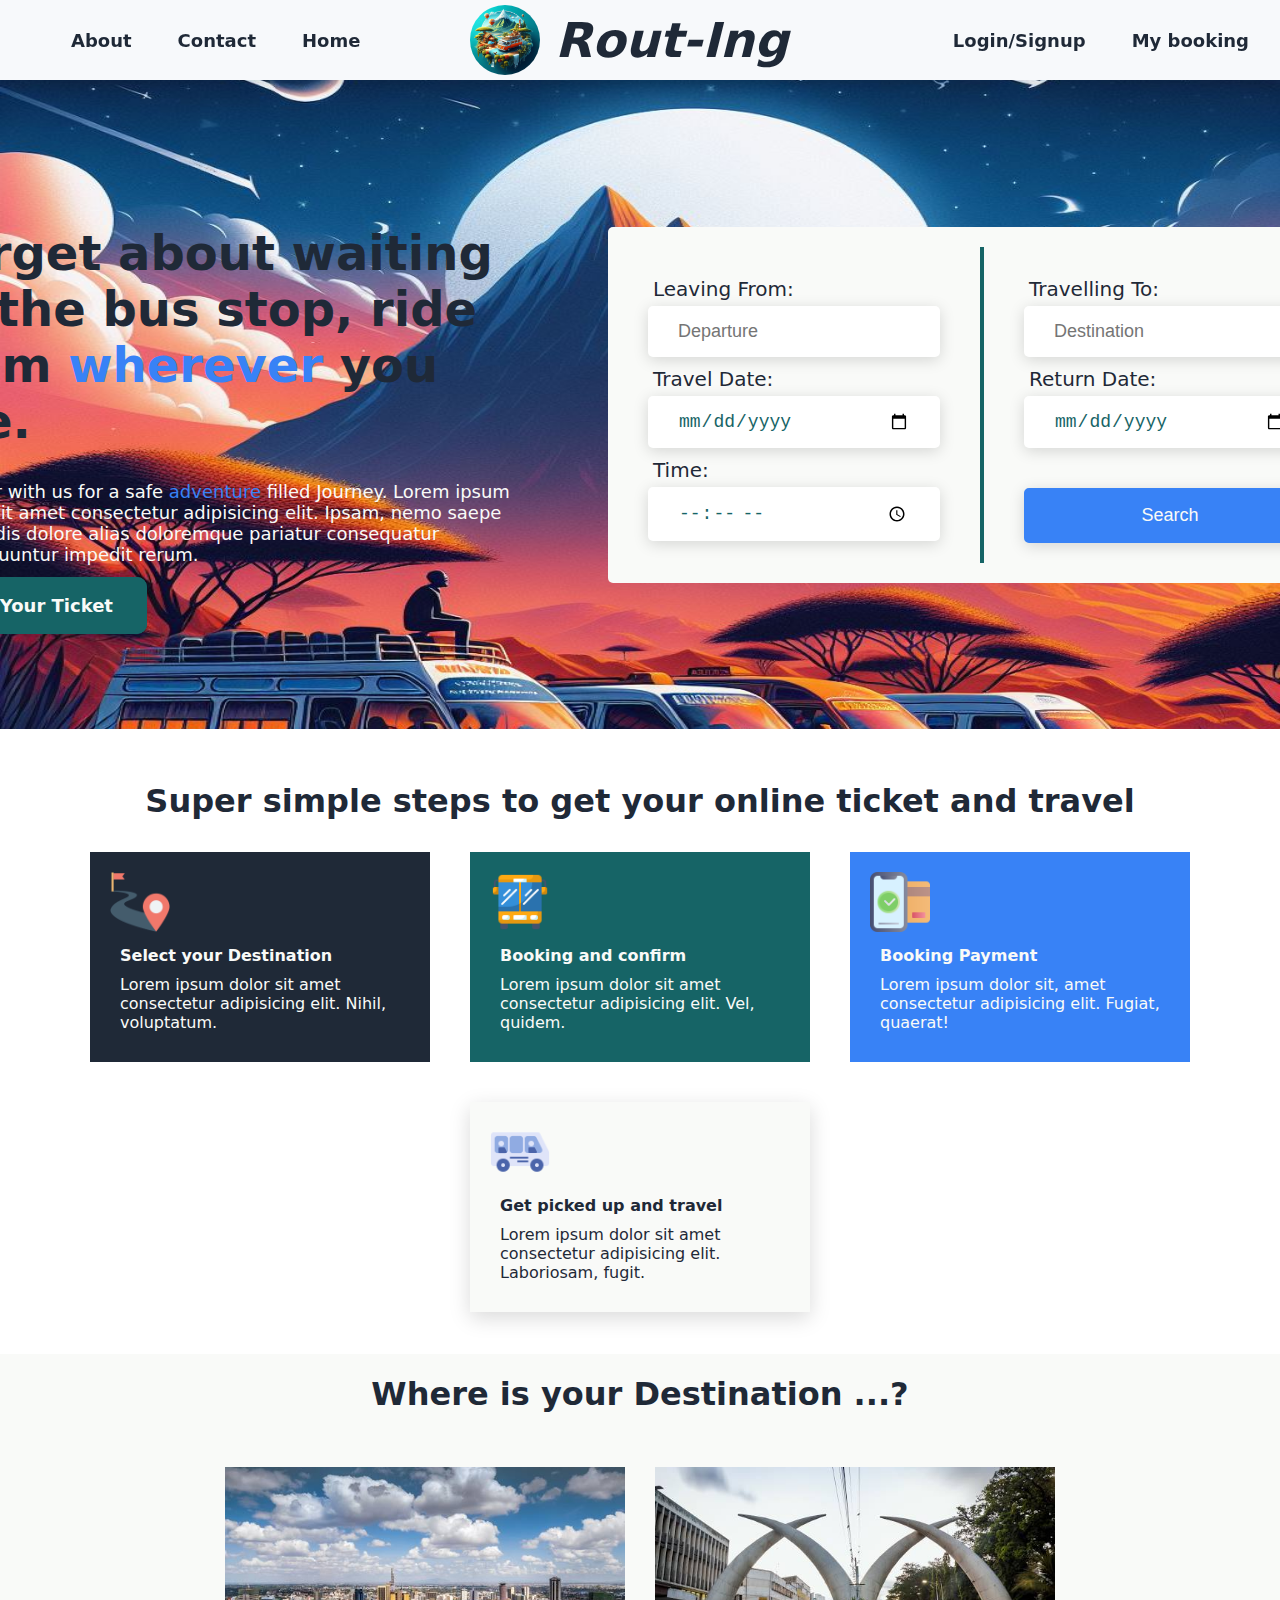
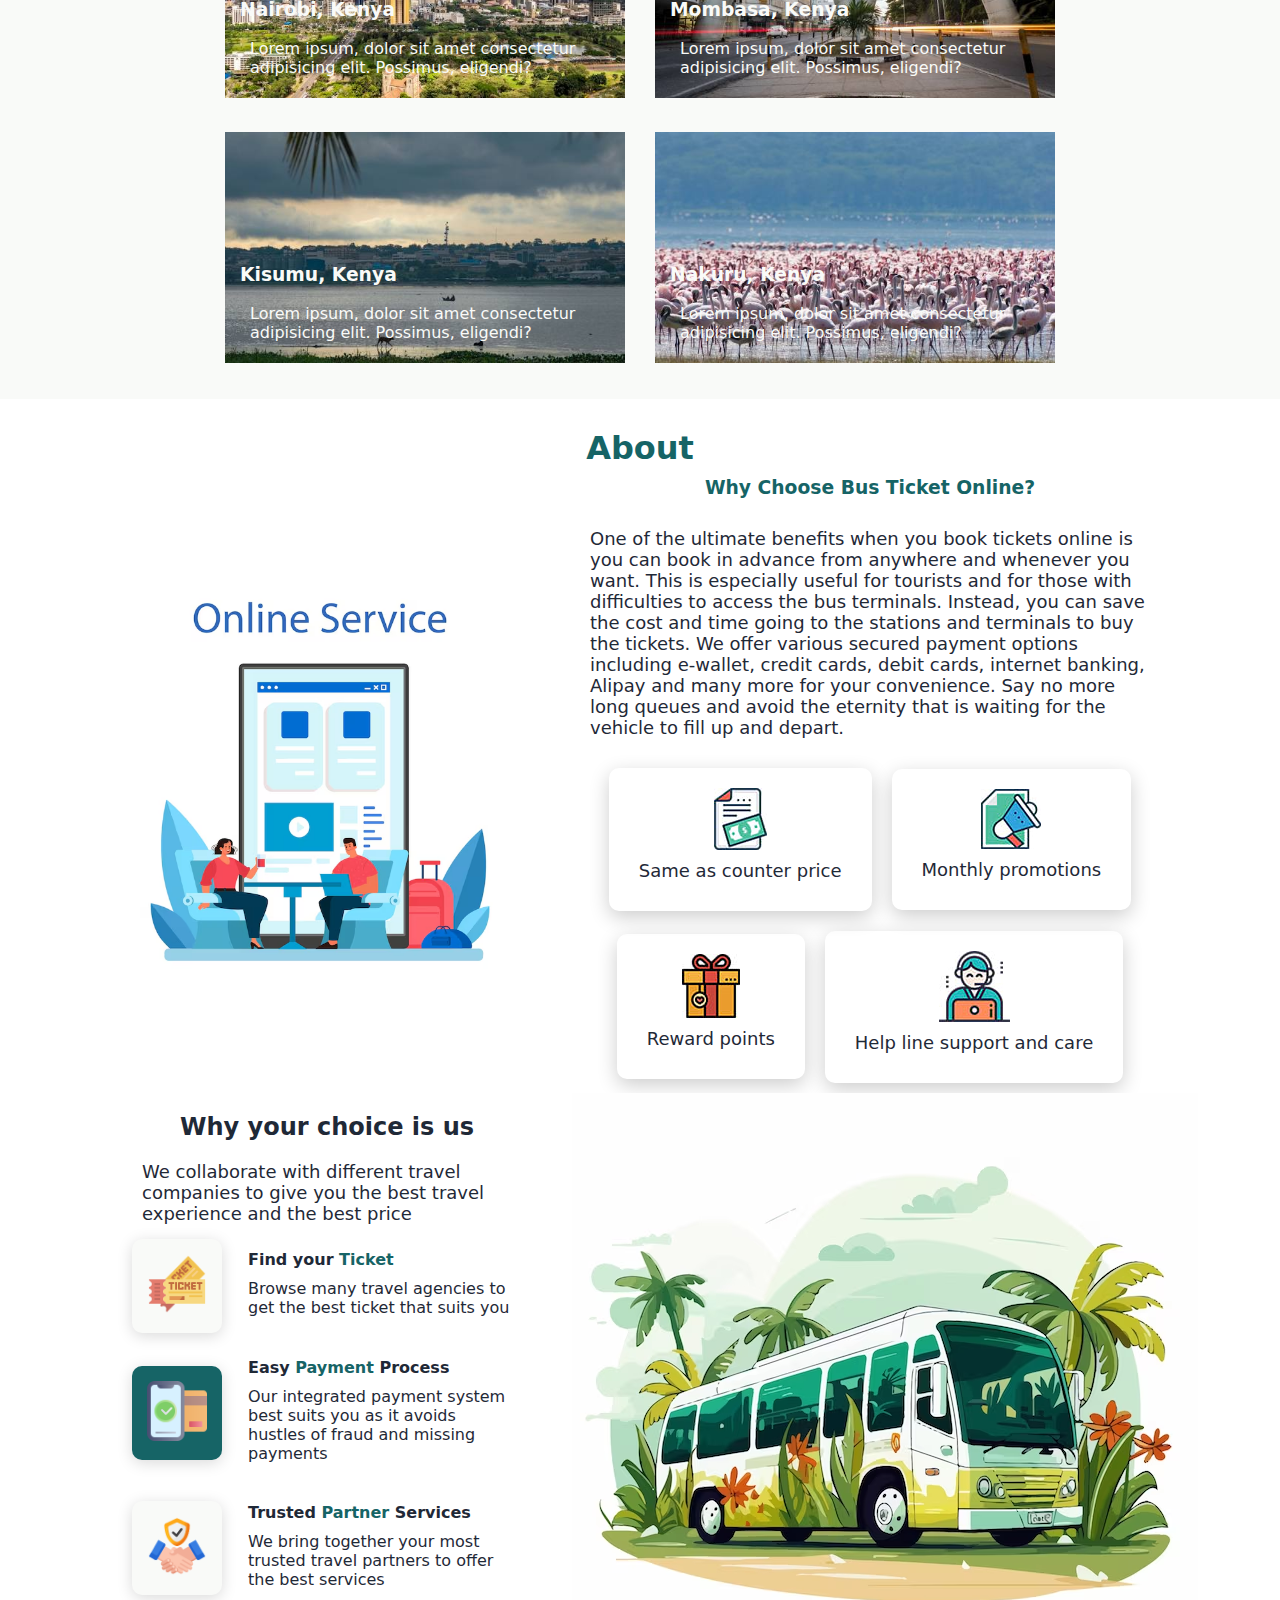
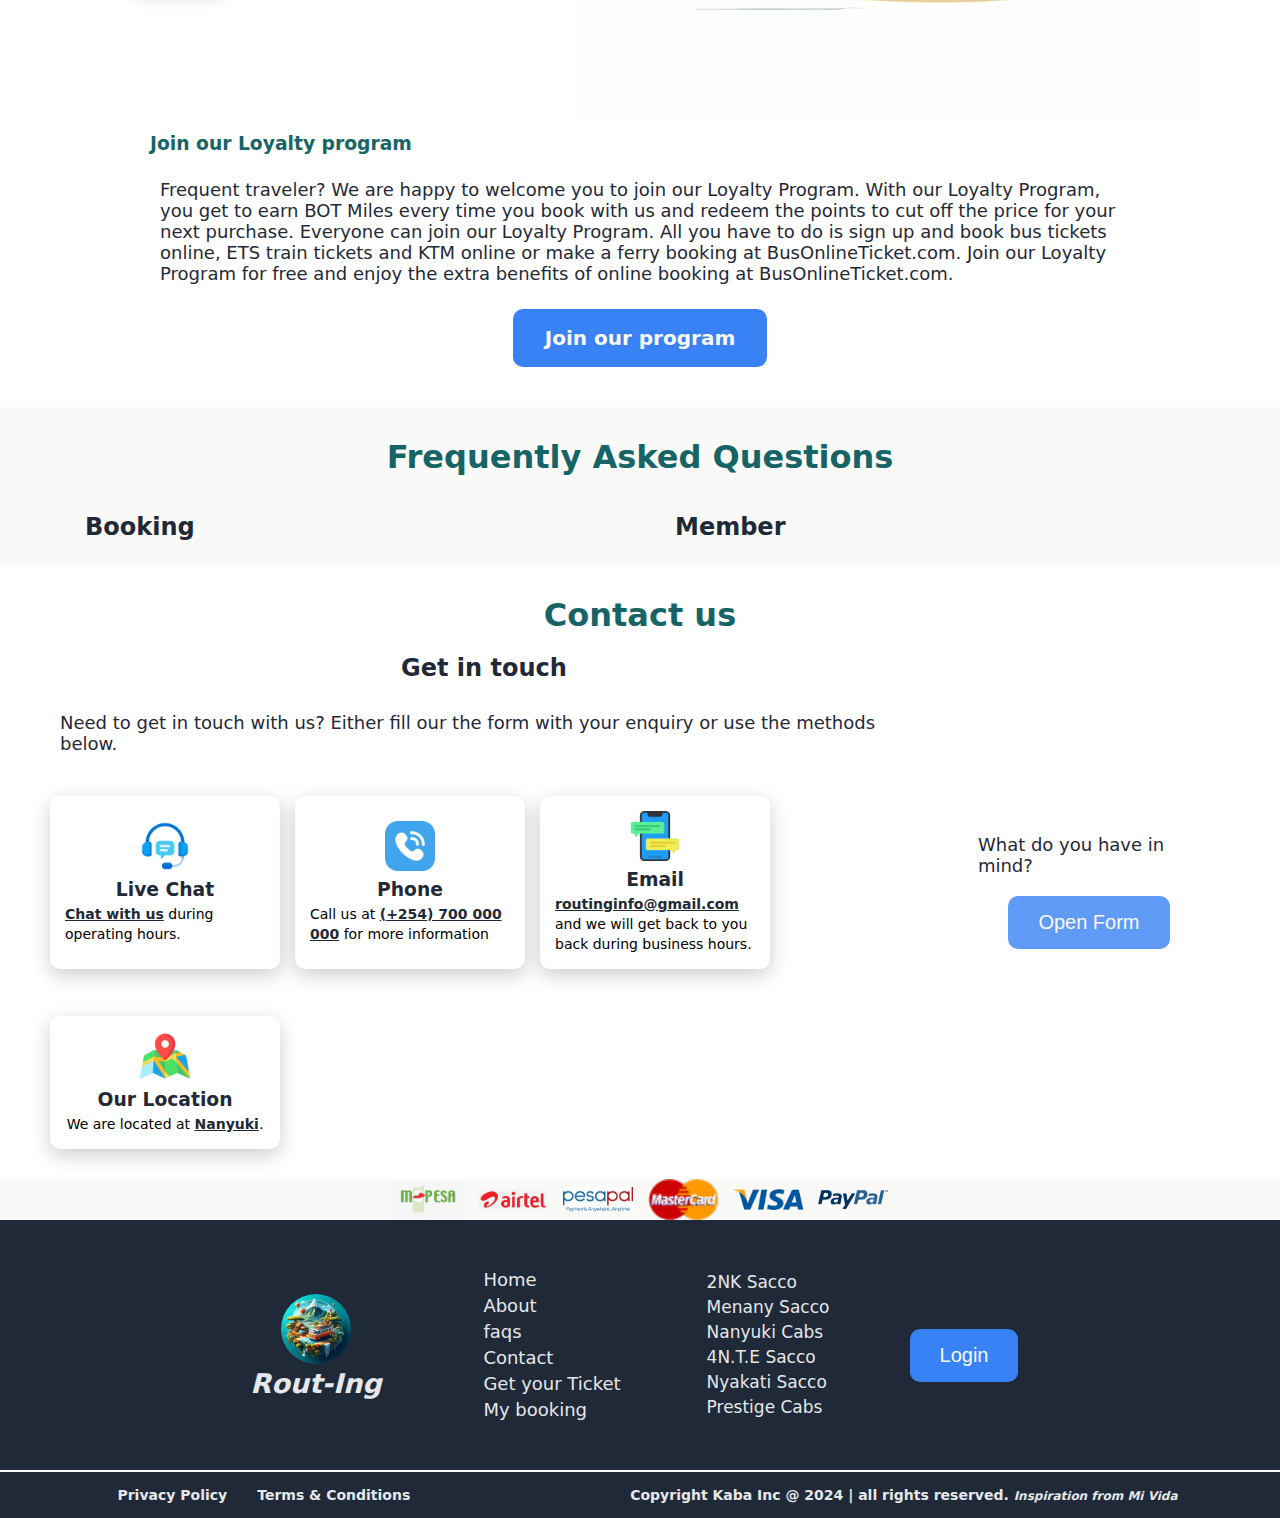
==== index.html @ f000cc2c "Rout-ing add and editing existing pages" ====
<!DOCTYPE html>
<html lang="en">
<head>
    <meta charset="UTF-8">
    <meta name="viewport" content="width=device-width, initial-scale=1.0">
    <link rel="preconnect" href="https://fonts.googleapis.com">
    <link rel="preconnect" href="https://fonts.gstatic.com" crossorigin>
    <link href="https://fonts.googleapis.com/css2?family=Roboto:ital,wght@0,100;0,300;0,400;0,500;0,700;0,900;1,100;1,300;1,400;1,500;1,700;1,900&display=swap" rel="stylesheet">
    <link rel="shortcut icon" href="Images/_337a0b08-c3e3-40a1-95f6-a3afe7c619af.jpeg" type="image/x-icon">
    <link rel="stylesheet" href="CSS/style.css">
    <link rel="stylesheet" href="CSS/header.css">
    <link rel="stylesheet" href="CSS/main.css">
    <link rel="stylesheet" href="CSS/footer.css">
    <script src="JS/script.js" defer></script>
    <script src="JS/user.js" defer></script>
    <script src="JS/book.js" defer></script>
    <title>Rout-ing || Home</title>
</head>
<body>
    <nav>
        <div class="navigation-items">
            <div class="header-left">
                <ul>
                    <li><a href="#about">About</a></li>
                    <li><a href="#contact">Contact</a></li>
                    <li><a href="#">Home</a></li>
                </ul>
            </div>
            <div class="logo">
                <img src="Images/_337a0b08-c3e3-40a1-95f6-a3afe7c619af.jpeg" alt="" class="logo-img">
                <a href="#"> <h1 class="header-logo">Rout-Ing</h1> </a>
            </div>
            <div class="header-right">
                <ul>
                    <li><a href="form.html">Login/Signup</a></li>
                    <li><a href="booked.html">My booking</a></li>
                </ul>
            </div>
        </div>
        <div class="responsive-header">
            <div class="hamburger-icons">
                <div class="icons">
                    <img src="Images/bars.svg" alt="hamburger open navbar icon" class="icons-properties" id="open-ham">
                </div>
                <div class="icons">
                    <img src="Images/close.svg" alt="hamburger close navbar icon" class="icons-properties" id="close-ham">
                </div>
            </div>
            <div class="resp-logo">
                <img src="Images/_337a0b08-c3e3-40a1-95f6-a3afe7c619af.jpeg" alt="" class="resp-img">
                <a href="#"> <h1 class="header-resp">Rout-Ing</h1> </a>
            </div>
            <div class="icons">
                <img src="Images/user-account.png" alt="hamburger close navbar icon" class="icons-properties">                
            </div>
        </div>
    </nav>

    <main class="body-content">
        <div class="hero-section">
            <div class="hero-left">
                <h1>Forget about waiting at the bus stop, ride from <span>wherever</span> you are.</h1>
                <p class="sub-hero">
                    Charter with us for a safe <span>adventure</span> filled Journey. 
                    Lorem ipsum dolor, sit amet consectetur adipisicing elit. Ipsam, nemo saepe reiciendis dolore alias doloremque pariatur consequatur consequuntur impedit rerum.
                </p>
                <a href="booking.html" class="hero-btn">
                    Get Your Ticket
                </a>
            </div>
            <div class="hero-right">
                <div class="booking-form">
                    <form action="booking.html" method="get">
                        <div class="form-contents">
                            <div class="form-content">
                                <label for="from">Leaving From:</label>
                                <input type="text" class="from" name="from" placeholder="Departure">
                                <label for="date">Travel Date:</label>
                                <input type="date" class="date" name="date" placeholder="Travel Date">
                                <label for="time">Time:</label>
                                <input type="time" class="time" name="time" placeholder="time">
                            </div>
                            <div class="boundary">

                            </div>
                            <div class="form-content">
                                <label for="to">Travelling To:</label>
                                <input type="text" class="to" name="to" placeholder="Destination">
                                <label for="date">Return Date: <span>(Optional)</span></label>
                                <input type="date" class="date" name="date" placeholder="Return Date">
                                <input type="submit" value="Search">
                            </div>
                        </div>
                    </form>
                </div>
            </div>
        </div>

        <div class="steps-section">
            <h1>Super simple steps to get your online ticket and travel </h1>
            <div class="steps-content">
                <div class="step select">
                    <img src="Images/destination.png" alt="" class="step-image">
                    <h4>Select your Destination</h4>
                    <p>Lorem ipsum dolor sit amet consectetur adipisicing elit. Nihil, voluptatum.</p>
                </div>
                <div class="step book">
                    <img src="Images/book.png" alt="" class="step-image">
                    <h4>Booking and confirm</h4>
                    <p>Lorem ipsum dolor sit amet consectetur adipisicing elit. Vel, quidem.</p>
                </div>
                <div class="step pay">
                    <img src="Images/payment.png" alt="" class="step-image">
                    <h4>Booking Payment</h4>
                    <p>Lorem ipsum dolor sit, amet consectetur adipisicing elit. Fugiat, quaerat!</p>
                </div>
                <div class="step pick">
                    <img src="Images/picked.png" alt="" class="step-image">
                    <h4>Get picked up and travel</h4>
                    <p>Lorem ipsum dolor sit amet consectetur adipisicing elit. Laboriosam, fugit.</p>
                </div>
            </div>
        </div>

        <div class="destination-section">
            <h1 class="sub-title">
                Where is your Destination ...? 
            </h1>
            <div class="sub-destination-section">
                <div class="sub-article">
                    <img src="Images/nairobi.jpeg" alt="nairobi city" class="article-image">
                    <div class="article-info">
                        <h3 class="article-title">
                            Nairobi, Kenya
                        </h3>
                        <p class="article-description">
                            Lorem ipsum, dolor sit amet consectetur adipisicing elit. Possimus, eligendi?
                        </p>
                    </div>
                </div>
                <div class="sub-article">
                    <img src="Images/mombasa.jpeg" alt="mombasa city" class="article-image">
                    <div class="article-info">
                        <h3 class="article-title">
                            Mombasa, Kenya
                        </h3>
                        <p class="article-description">
                            Lorem ipsum, dolor sit amet consectetur adipisicing elit. Possimus, eligendi?
                        </p>
                    </div>
                </div>
                <div class="sub-article">
                    <img src="Images/kisumu.jpeg" alt="kisumu city" class="article-image">
                    <div class="article-info">
                        <h3 class="article-title">
                            Kisumu, Kenya
                        </h3>
                        <p class="article-description">
                            Lorem ipsum, dolor sit amet consectetur adipisicing elit. Possimus, eligendi?
                        </p>
                    </div>
                </div>
                <div class="sub-article">
                    <img src="Images/nakuru.jpeg" alt="nakuru City" class="article-image">
                    <div class="article-info">
                        <h3 class="article-title">
                            Nakuru, Kenya
                        </h3>
                        <p class="article-description">
                            Lorem ipsum, dolor sit amet consectetur adipisicing elit. Possimus, eligendi?
                        </p>
                    </div>
                </div>
            </div>
        </div>

        <div class="about-section" id="about">
            <h1>About</h1>
            <div class="about-content">
                <div class="about-subs">
                    <img src="Images/booking.avif" alt="about sub image" class="about-subs-img">
                </div>
                <div class="about-subs">
                    <h3>Why Choose Bus Ticket Online?</h3>
                    <p>
                        One of the ultimate benefits when you book tickets online is you can book in advance from anywhere and whenever you want. This is especially useful for tourists and for those with difficulties to access the bus terminals. Instead, you can save the cost and time going to the stations and terminals to buy the tickets.
                        
                        We offer various secured payment options including e-wallet, credit cards, debit cards, internet banking, Alipay and many more for your convenience. Say no more long queues and avoid the eternity that is waiting for the vehicle to fill up and depart.</p>
                        <div class="about-sub">
                            <div class="subs-sections">
                                <img src="Images/ticket-price.jpg" alt="about subs images" class="subs-sections-img">
                                <p>Same as counter price</p>
                            </div>
                            <div class="subs-sections">
                                <img src="Images/promotions.jpg" alt="about subs images" class="subs-sections-img">
                                <p>Monthly promotions</p>
                            </div>
                            <div class="subs-sections">
                                <img src="Images/reward.jpg" alt="about subs images" class="subs-sections-img">
                                <p>Reward points</p>
                            </div>
                            <div class="subs-sections">
                                <img src="Images/Help-Line.jpg" alt="about subs images" class="subs-sections-img">
                                <p>Help line support and care</p>
                            </div>
                        </div>
                </div>
            </div>
            <div class="sub-contents">
                <div class="about-left">
                    <h2>Why your choice is us</h2>
                    <p>We collaborate with different travel companies to give you the best travel experience and the best price</p>
                    <div class="left-sub-section">
                        <div class="sub-content">
                            <div class="sub-image odd">
                                <img src="Images/tickets.png" alt="content image" class="content-image">
                            </div>
                            <div class="sub-info">
                                <h4>Find your <span>Ticket</span></h4>
                                <p>Browse many travel agencies to get the best <span>ticket</span> that suits you</p>
                            </div>
                        </div>
                        <div class="sub-content">
                            <div class="sub-image">
                                <img src="Images/payment.png" alt="content image" class="content-image">
                            </div>
                            <div class="sub-info">
                                <h4>Easy <span>Payment</span> Process</h4>
                                <p>Our integrated payment system best suits you as it avoids hustles of fraud and missing payments</p>
                            </div>
                        </div>
                        <div class="sub-content">
                            <div class="sub-image odd">
                                <img src="Images/trusted.png" alt="content image" class="content-image">
                            </div>
                            <div class="sub-info"> 
                                <h4>Trusted <span>Partner</span> Services</h4>
                                <p>We bring together your most <span>trusted</span> travel partners to offer the best services</p>
                            </div>
                        </div>
                    </div>
                </div>
                <div class="about-right">
                    <img src="Images/travel-us.avif" alt="about image" class="about-image">
                </div>
            </div>
            <div class="loyalty">
                <h3>Join our Loyalty program</h3>
                <p>Frequent traveler? We are happy to welcome you to join our Loyalty Program. With our Loyalty Program, you get to earn BOT Miles every time you book with us and redeem the points to cut off the price for your next purchase. Everyone can join our Loyalty Program. All you have to do is sign up and book bus tickets online, ETS train tickets and KTM online or make a ferry booking at BusOnlineTicket.com. Join our Loyalty Program for free and enjoy the extra benefits of online booking at BusOnlineTicket.com.</p>
                <a href="loyalty.html" class="loyalty-btn">Join our program</a>
            </div>
        </div>

        <div class="faqs-section" id="faqs">
            <h1 class="faqs-title">
                Frequently Asked Questions
            </h1>            
            <div class="faqs-content">
                <div class="faqs-sub-content">
                    <h2 class="sub-content-title booking" id="booking">
                        Booking
                    </h2>
                    <div class="sub-faqs" id="sub-booking">
                        <div class="sub-faqs-top">
                            <h4> How to check my successful booking?</h4>
                        </div>
                        <div class="sub-faqs-bottom">
                            <p>Once your booking is successful, you can able to check your booking at Check My Booking page. If you have member account, then check your booking history under member area - History.</p>
                        </div>
                        <div class="sub-faqs-top">
                            <h4> Can I change my booking?</h4>
                        </div>
                        <div class="sub-faqs-bottom">
                            <p> You can send an email to sales@busonlineticket.com to request for the change of booking. Change request must be sent to us at least 7 days before the schedule departure time and the request is subjected to the operator’s approval.</p>
                        </div>
                        <div class="sub-faqs-top">
                            <h4> Can I cancel my booking?</h4>
                        </div>
                        <div class="sub-faqs-bottom">
                            <p> Cancellation and Refund Policy may differ for each operator. If applicable, cancellation and refund request can be done via BusOnlineTicket.com Member Panel. Just log in to your member account and Manage your booking. You will see an option to Cancel your booking if the booking is cancellable.</p>
                        </div>
                        <div class="sub-faqs-top">
                            <h4> Is my booking ticket transferable?</h4>
                        </div>
                        <div class="sub-faqs-bottom">
                            <p> 
                                Yes, you just need to print out the e-receipt and anyone with the e-receipt can collect from the counter.</p>
                        </div>
                        <div class="sub-faqs-top">
                            <h4> I have lost my e-confirmation, can I 
                                collect my ticket without e-confirmation?</h4>

                        </div>
                        <div class="sub-faqs-bottom">
                            <p> 
                                You may email to us and our customer service team will email you the e-confirmation within 24hours. Alternatively, for some bus company ONLY, if you are the person who bought the ticket, kindly show the counter staff your registered passport number / telephone / Identity Card. The counter will issue the ticket to you.</p>
                        </div>
                        <div class="sub-faqs-top">
                            <h4> I do not have a printer. Is it a must 
                                to take the printout of the ticket?</h4>

                        </div>
                        <div class="sub-faqs-bottom">
                            <p> 
                                NO. It is compulsory to print out the e-confirmation of the booking. For some bus company, printed e-confirmation is optional as long as you could provide the booking reference number. Kindly refer to the notes during your booking and the notes inside the e-confirmation email. You also need to present your ID or the booking reference number to get the boarding pass.</p>
                        </div>
                    </div>
                </div>
                <div class="faqs-sub-content">
                    <h2 class="sub-content-title member" id="member">
                        Member
                    </h2>
                    <div class="sub-faqs" id="sub-member">
                        <div class="sub-faqs-top">
                            <h4>Can I apply for a membership?</h4>
                        </div>
                        <div class="sub-faqs-bottom">
                            <p>Yes.</p>
                        </div>
                        <div class="sub-faqs-top">
                            <h4>How can I register as a member?</h4>
                        </div>
                        <div class="sub-faqs-bottom">
                            <p>Please go to home page of www.busonlinticket.com and click “Sign Up Here” or click the link here</p>
                        </div>
                        <div class="sub-faqs-top">
                            <h4>Can I edit my contact number?</h4>
                        </div>
                        <div class="sub-faqs-bottom">
                            <p>Yes, you can edit your member profile after login.</p>
                        </div>
                        <div class="sub-faqs-top">
                            <h4>Can I change my password?</h4>
                        </div>
                        <div class="sub-faqs-bottom">
                            <p>Yes, you can change your password under member profile.</p>
                        </div>
                        <div class="sub-faqs-top">
                            <h4>I forget my password, how?</h4>
                        </div>
                        <div class="sub-faqs-bottom">
                            <p>You can retrieve your password by entering your registered email address here.</p>
                        </div>
                    
                    </div>
                </div>
            </div>
        </div>

        <div class="contact-section" id="contact">
            <h1 class="contact-title">Contact us</h1>
            <div class="contact-content">
                <div class="contact-left">
                    <h2 class="left-title">Get in touch</h2>
                    <p class="contact-info">Need to get in touch with us? Either fill our the form with your enquiry or use the methods below.</p>
                    <div class="contact-articles">
                        <div class="contact-article">
                            <div class="cArticle-icon">
                                <img src="Images/live-chat.png" alt="live chat icon" class="c-icon">
                            </div>
                            <div class="cArticle-title">
                                <h3 class="c-title">Live Chat</h3>
                            </div>
                            <div class="cArticle-info">
                                <p class="c-info">
                                    <a href="#" class="c-info-link"> Chat with us</a> during operating hours.
                                </p>
                            </div>                        
                        </div>
                        <div class="contact-article">
                            <div class="cArticle-icon">
                                <img src="Images/phone.png" alt="phone icon" class="c-icon">
                            </div>
                            <div class="cArticle-title">
                                <h3 class="c-title">Phone</h3>
                            </div>
                            <div class="cArticle-info">
                                <p class="c-info">
                                    Call us at <a href="tel:+254700000000" class="c-info-link">(+254) 700 000 000</a> for more information
                                </p>
                            </div>  
                        </div>
                        <div class="contact-article">
                            <div class="cArticle-icon">
                                <img src="Images/sms-texts.png" alt="sms text icon" class="c-icon">
                            </div>
                            <div class="cArticle-title">
                                <h3 class="c-title">Email</h3>
                            </div>
                            <div class="cArticle-info">
                                <p class="c-info">
                                    <a href="mail:routinginfo@gmail.com" class="c-info-link">routinginfo@gmail.com</a>
                                    and we will get back to you back during business hours.
                                </p>
                            </div>  
                        </div>
                        <div class="contact-article">
                            <div class="cArticle-icon">
                                <img src="Images/location.png" alt="location icon" class="c-icon">
                            </div>
                            <div class="cArticle-title">
                                <h3 class="c-title">Our Location</h3>
                            </div>
                            <div class="cArticle-info">
                                <p class="c-info">
                                    We are located at <a href="#" class="c-info-link">Nanyuki</a>.
                                </p>
                            </div>  
                        </div>
                    </div>
                </div>
                <div class="contact-right">
                    <div class="contact-bform">
                        <p class="contact-form-info">
                            What do you have in mind?
                        </p>
                        <button type="button" class="open-form">
                            Open Form
                        </button>
                    </div>
                    <div class="form-section">
                        <form action="" method="post">
                            <div class="close">
                                <img src="Images/close.png" alt="close form image" class="close-form" title="Close form">
                            </div>
                            <div class="name-labels">
                                <label for="f-name" class="f-name">
                                    First name
                                </label>
                                <label for="s-name" class="s-name">
                                    Second name
                                </label>
                            </div>
                            <div class="input-fields">
                                <input type="text" name="fname" id="" class="first-name" placeholder="John">
                                <input type="text" name="sname" id="" class="second-name" placeholder="Doe">
                            </div>
                            <div class="contact-details">
                                <label for="county">County</label>
                                <input type="text" name="" id="" class="county" placeholder="nairobi">
                                <label for="email">Email</label>
                                <input type="email" name="" id="" class="email" placeholder="johndoe@gmail.com">
                                <label for="phone">Phone number</label>
                                <input type="tel" name="" id="" class="phone-no" placeholder="(+254) 700 000 000">
                                <label for="text">How can we be of assistance? </label>
                                <textarea name="textarea" id="" cols="30" rows="5" placeholder="more info"></textarea>
                            </div>
                            <div class="form-btn">
                            <button 
                            type="submit"
                            class="form-submit">Submit</button>
                            </div>
                        </form>
                    </div>
                </div>
            </div>
        </div>
        <div class="payment-modes">
            <img src="Images/mpesa-logo.png.png" alt="mpesa payment platform" class="payment-mode">
            <img src="Images/airtel-logo.png" alt="airtel payment platform" class="payment-mode">
            <img src="Images/pesapal-logo.png" alt="pesapal platform" class="payment-mode">
            <img src="Images/logo-mastercard.png" alt="mastercard platform" class="payment-mode">
            <img src="Images/logo-visa.png" alt="visa platform" class="payment-mode">
            <img src="Images/logo-paypal.png" alt="paypal payment platform" class="payment-mode">
        </div>
    </main>

    <footer>
        <div class="footer-more">
            <div class="more-subs">
                <div class="subs-logo">
                    <img src="Images/_337a0b08-c3e3-40a1-95f6-a3afe7c619af.jpeg" alt="" class="logo-img">
                </div>
                <div class="footer-logo">
                    <a href="#"> <h2 class="footer-title">Rout-Ing</h2> </a>
                </div>
            </div>
            <div class="more-subs">
                <div class="subs-links">
                    <ul>
                        <li><a href="#">Home</a></li>
                        <li><a href="#about">About</a></li>
                        <li><a href="#faqs">faqs</a></li>
                        <li><a href="#contact">Contact</a></li>
                        <li><a href="#">Get your Ticket</a></li>
                        <li><a href="#contact">My booking</a></li>
                    </ul>
                   
                </div>
            </div>
            <div class="more-subs">
                <div class="sacco">
                    <ul>
                        <li><a href="#">2NK Sacco</a></li>
                        <li><a href="#">Menany Sacco</a></li>
                        <li><a href="#">Nanyuki Cabs</a></li>
                        <li><a href="#">4N.T.E Sacco</a></li>
                        <li><a href="#">Nyakati Sacco</a></li>
                        <li><a href="#">Prestige Cabs</a></li>
                    </ul>
                   
                </div>
            </div>
            <div class="more-subs">
                <div class="f-button">
                    <button type="button" class="footer-login">Login</button>
                </div>
            </div>
        </div>
        <div class="foot-main">
            <div class="foot">
                <a href="#" class="footer-link">Privacy Policy</a>
                <a href="#" class="footer-link">Terms & Conditions</a>
            </div>
            <div class="footer-text">
                Copyright Kaba Inc &#064; 2024 | all rights reserved. <i>Inspiration from Mi Vida</i>
            </div>
        </div>
    </footer>
</body>
</html>
---- CSS/style.css ----
body {
    font-family: system-ui, -apple-system, BlinkMacSystemFont, 'Segoe UI', Roboto, Oxygen, Ubuntu, Cantarell, 'Open Sans', 'Helvetica Neue', sans-serif;
    margin: 0;
    padding: 0;
    padding-top: 80px;
    display: flex;
    flex-direction: column;
}

/* Remember to create the state te color codes as har coded elements and call them to the styling as "--color-bg, --text-color etc" */
---- CSS/header.css ----
.navigation-items{
    position: fixed;
    top: 0;
    right: 0;
    left: 0;
    height: 80px;
    display: flex;
    justify-content: space-between;
    align-items: center;
    padding: 0 16px;
    background-color: #f7f9fb;
    box-shadow: 0 3px 15px rgba(0, 0, 0, 0.15);
    z-index: 100;
}

.logo a{
    font-style: italic;
    font-size: 24px;
}

.header-right {
    display: flex;
    gap: 20px;
}

ul {
    display: flex;
    gap: 16px;
    list-style: none;
}

a {
    text-decoration: none;
    font-weight: 600;
    padding: 15px;
    color: #1f2937;
    font-size: 18px;
    border-radius: 10px;
    transition: 400ms;
}

ul a:hover {
    color: #3882f6;
    padding: 15px;
}

.login {
    background-color: #1f2937;
    border: 1px solid #1f2937;
    color: white;
    padding: 15px 30px;
    border-radius: 10px;
    font-size: 18px;
    transition: 400ms;
    cursor: pointer;
}

.login:hover {
    background-color: white;
    color: #1f2937;
    border: 1px solid #1f2937;
}

.responsive-header {
    background-color: #f7f9fb;
    position: fixed;
    top: 0;
    right: 0;
    left: 0;
    height: 80px;
    z-index: 100;
    display: flex;
    justify-content: space-between;
    align-items: center;
    padding: 0 20px;
    display: none;
}

#hamburger-icons {
    display: flex;
    justify-content: space-between;
    align-items: center;
    padding: 0 20px;
    /* display: none; */
}

.resp-logo {
    display: flex;
    justify-content: space-between;
    align-items: center;
    margin: 0;
    height: 80px;
}

.resp-img {
    height: 50px;
    border-radius: 50%;
}

.icons-properties {
    height: 40px;
}
---- CSS/main.css ----
.body-content {
    display: flex;
    flex-direction: column;
    flex: 1;
}

.hero-section {
    display: flex;
    padding: 32px 50px;
    justify-content: center;
    align-items: center;
    height: 65vh;
    background: url('../Images/1f89ac5e-a90d-4790-8076-bb2af40f5c39.jpg');
    background-size: 100% 100%;
    background-attachment: fixed;
    background-repeat: no-repeat;
}

.hero-left, .hero-right {
    padding: 32px;
}

.logo {
    display: flex;
    justify-content: center;
    align-items: center;
}

.logo-img {
    height: 70px;
    border-radius: 50%;
    margin-right: 0;
}

.hero-left h1{
    font-size: 48px;
    font-weight: 900;
    color: #1f2937;
    width: 600px;
}

.hero-section span {
    color: #3882f6;
}

.hero-left p {
    font-size: 18px;
    color: #f9faf8;
    width: 600px;
    margin-bottom: 30px;
}

.hero-btn {
    padding: 16px 32px;
    font-size: 18px;
    border: 2px solid #166466;
    border-radius: 10px;
    color: #f9faf8;
    background-color: #166466;
    transition: 400ms;
}

.hero-btn:hover {
    background-color: transparent;
    color: #3882f6;
    border: 2px solid #3882f6;
}

.booking-form {
    padding: 20px;
    background-color: #f9faf8;
    border-radius: 5px;
}

.form-contents {
    display: flex;
    flex-direction: row;
    gap: 20px;
}

.boundary {
    border: 2px solid #166466;
}

.form-content {
    display: flex;
    flex-direction: column;
    padding: 20px;
}

.form-content label {
    color: #1f2937;
    font-size: 20px;
    padding: 5px;
    margin-top: 5px;
}

.form-content label span{
    color: #f9faf8;
    font-size: 14px;
}

.form-content input {
    padding: 15px 30px;
    font-size: 18px;
    color: #166466;
    border-radius: 5px;
    border: none;
    box-shadow: 0 3px 15px rgba(0, 0, 0, 0.15);
}

.form-content input[type="submit"] {
    margin-top: 40px;
    color: #f9faf8;
    background-color: #3882f6;
    border: 2px solid #3882f6;
    transition: 400ms;
}

.form-content input[type="submit"]:hover {
    background-color: transparent;
    color: #3882f6;
}

.steps-section {
    display: flex;
    flex-direction: column;
    padding: 32px 50px;
}

.steps-content {
    display: flex;
    flex-wrap: wrap;
    justify-content: center;
    gap: 20px;
}

.steps-section h1 {
    text-align: center;
    color: #1f2937;
}

.step {
    background-color: #166466;
    color: #f9faf8;
    padding: 20px;
    width: 300px;
    
}

.step-image {
    width: 60px;
}

.step, h4, p{
    margin: 10px;
}

.step, p{
    font-size: 16px;
    text-wrap: wrap;
}

.step.select {
    background-color: #1f2937;
}

.step.pay {
    background-color: #3882f6;
}

.step.pick {
    background: #f9faf8;
    color: #1f2937;
    box-shadow: 0 6px 20px rgba(0, 0, 0, 0.15);
}

.destination-section {
    display: flex;
    flex-direction: column;
    background-color: #f9faf8;
}

.sub-title {
    text-align: center;
    color: #1f2937;
}

.sub-destination-section {
    display: flex;
    flex-wrap: wrap;
    gap: 30px;
    justify-content: center;
    align-items: center;
    padding: 32px 50px;
}

.sub-article {
    position: relative;
    width: 400px;
}

.article-image {
    width: 100%;
}

.article-info {
    position: absolute;
    bottom: 15px;
    left: 15px;
    color: #f9faf8;
}

.sub-right-section {
    display: flex;
    flex-wrap: wrap;
    gap: 16px;
    border: 1px solid #1f2937;
}

.about-section {
    padding: 30px 50px;
}

.about-section h1 {
    text-align: center;
    color: #166466;
    margin: 0;
}

.about-content {
    display: flex;
    justify-content: center;
    align-items: center;
    gap: 20px;
    padding: 0 50px;
}

.about-subs {
    display: flex;
    justify-content: center;
    flex-direction: column;
    align-items: center;
    gap: 20px;
    padding: 10px 20px;
}

.about-subs h3 {
    color: #166466;
    margin: 0;
}

.about-subs p{
    font-size: 18px;
    color: #1f2937;
}

.about-subs-img {
    width: 400px;
}

.about-sub {
    display: flex;
    justify-content: center;
    align-items: center;
    gap: 20px;
    flex-wrap: wrap;
}

.subs-sections {
    display: flex;
    flex-direction: column;
    flex-wrap: wrap;
    justify-content: center;
    align-items: center;
    padding: 20px;
    border-radius: 10px;
    box-shadow: 0 6px 20px rgba(0, 0, 0, 0.2);
}

.sub-contents {
    display: flex;
    padding: 0 32px;
}

.about-left {
    padding: 0 50px;
}

.about-left h2 {
    text-align: center;
    color: #1f2937;
}

.about-left p {
    color: #1f2937;
    font-size: 18px;
    margin-bottom: 15px;
}

.sub-content {
    display: flex;
    justify-content: center;
    align-items: center;
    gap: 16px;
    margin-bottom: 15px;
}

.sub-image {
    width: 60px;
    background-color: #166466;
    padding: 15px;
    border-radius: 10px;
    box-shadow:  0 3px 15px rgba(0, 0, 0, 0.15);
}

.sub-image.odd{
    background-color: #f9faf8;
}

.content-image {
    width: 60px;
}

.sub-info h4 {
    color: #1f2937;
}

.sub-info h4 span {
    color: #166466;
    margin-bottom: 10px;
}

.sub-info p {
    font-size: 16px;
    color: #1f2937;
    font-weight: 500;
}

.loyalty {
    display: flex;
    flex-direction: column;
    gap: 15px;
    padding: 10px 100px;
    justify-content: center;
}

.loyalty h3 {
    color: #166466;
    margin: 0;
}

.loyalty p {
    font-size: 18px;
    color: #1f2937;
}

.loyalty-btn {
    padding: 15px 30px;
    background-color: #3882f6;
    border: 2px solid #3882f6;
    color: #f9faf8;
    font-size: 20px;
    border-radius: 10px;
    align-self: center;
    transition: 400ms;
}

.loyalty-btn:hover {
    color: #3882f6;
    background-color: transparent;
}

.faqs-section {
    background-color: #f9faf8;
    display: flex;
    flex-direction: column;
    padding: 10px 50px;
}

.faqs-title {
    color: #166466;
    text-align: center;
}

.faqs-content {
    display: flex;
}

.faqs-sub-content {
    padding:  10px 30px;
    width: 50%;
}

.sub-content-title {
    color: #1f2937;
    margin: 5px;
    cursor: pointer;
}

.sub-faqs {
    background-color: white;
    padding: 10px;
    border-radius: 10px;
    box-shadow: 0 6px 20px rgba(0, 0, 0, 0.15);
    display: none;
}

.sub-faqs-top {
    padding: 0 5px;
    display: flex;
    justify-content: space-between;
    align-items: center;
}

.sub-faqs-top h4 {
    color: #1f2937;
    cursor: pointer;
    padding: 5px;
}

.sub-faqs-top h4 span {
    color: #3882f6;
    background-color: #f9faf8;
    border: 2px solid #3882f6;
    border-radius: 50px;
    padding: 3px 6px;
    margin-right: 3px;
}

.sub-faqs-bottom {
    margin-top: 0px;
    background-color: #f9faf8;
    padding: 5px 10px;
    line-height: 20px;
    border-radius: 10px;
    box-shadow: 0 2px 5px rgba(0, 0, 0, 0.1);
    margin-bottom: 5px;
    display: none;
}

.contact-section {
    display: flex;
    flex-direction: column;
    justify-content: center;
    align-items: center;
    padding: 30px 50px;
}

.contact-content {
    display: flex;
    justify-content: center;
    align-items: center;
    gap: 30px;
}

.contact-title{
    color: #166466;
    margin: 0;
    text-align: center;
}

.contact-left {
    display: flex;
    flex-direction: column;
    align-items: center;
    /* justify-content: center; */
    /* padding: 30px; */
}

.left-title {
    color: #1f2937;
}

.contact-info {
    color: #1f2937;
    font-size: 18px;
    text-wrap: wrap;
}

.contact-articles{
    display: flex;
    gap: 15px;
    flex-wrap: wrap;
}

.contact-article {
    margin-top: 32px;
    display: flex;
    flex-direction: column;
    justify-content: center;
    align-items: center;
    padding: 15px;
    border-radius: 10px;
    width: 200px;
    box-shadow: 0 6px 20px rgba(0, 0, 0, 0.2);
}

.cArticle-icon, .c-icon {
    width: 50px;
}

.c-title {
    font: 16px;
    margin: 0;
    margin-top: 4px;
    color: #1f2937;
}

.c-info {
    font-size: 14px;
    margin: 0;
    margin-top: 4px;
    line-height: 20px;
}

.c-info-link{
    font-size: 14px;
    text-decoration: underline;
    transition: 400ms;
    margin: 0;
    padding: 0;
}

.c-info-link:hover{
    color: #3882f6;
}

.contact-right {
    padding: 30px;
    display: flex;
    flex-direction: column;
    align-items: center;
    justify-content: center;
}

.contact-bform {
    display: flex;
    flex-direction: column;
    align-items: center;
    justify-content: center;
}

.contact-form-info {
    font-size: 18px;
    color: #1f2937;
    margin: 0;
}

.open-form {
    padding: 15px 30px;
    margin-top: 20px;
    background-color: #3882f6;
    color: #f9faf8;
    font-size: 20px;
    border: none;
    border-radius: 10px;
    align-self: center;
    transition: 400ms;
    opacity: 0.8;
}

.open-form:hover {
    opacity: 1;
}

.form-section{
    padding: 30px;
    display: flex;
    flex-direction: column;
    align-items: center;
    justify-content: center;
    box-shadow: 0 6px 20px rgba(0, 0, 0, 0.2);
    border-radius: 10px;
    display: none;
}

.close, .close-form {
    margin-bottom: 5px;
    width: 40px;
    border-radius: 50%;
    cursor: pointer;
}

.name-labels {
    display: flex;
    /* justify-content: space-between; */
    gap: 140px;
    color: #166466;
    font-size: 18px;
    font-weight: bold;
}

.input-fields{
    margin-top: 5px;
    color: #166466;
    display: flex;
    justify-content: space-between;
    gap: 30px;
    margin-bottom: 5px;
}

.first-name, .second-name {
    padding: 10px;
    color: #166466;
    background-color: white;
    font-size: 16px;
    border-radius: 10px;
    border: none;
    box-shadow: 0 3px 15px rgba(0, 0, 0, 0.1);  
}

.contact-details{
    display: flex;
    flex-direction: column;
    gap: 5px;
}

.contact-details input{
    border-radius: 10px;
    color: #166466;
    border: none;
    padding: 10px;
    font-size: 16px;
    margin-bottom: 5px;
    box-shadow: 0 3px 15px rgba(0, 0, 0, 0.1);  
}

.contact-details textarea {
    border-radius: 10px;
    color: #166466;
    border: none;
    padding: 5px;
    font-size: 16px;
    box-shadow: 0 3px 15px rgba(0, 0, 0, 0.1);  
}

.contact-details label{
    font-weight: bold;
    color: #166466;
    font-size: 18px;
    margin-top: 5px;
}

.form-btn {
    display: flex;
    justify-content: center;
    align-items: center;
}

.form-submit {
    padding: 15px 30px;
    margin-top: 20px;
    background-color: #3882f6;
    color: #f9faf8;
    font-size: 20px;
    border: none;
    border-radius: 10px;
    align-self: center;
    transition: 400ms;
}

.form-submit:hover {
    color: #f9faf8;
    background-color: #166466;
}

.payment-modes {
    background-color: #f9faf8;
    display: flex;
    justify-content: center;
    align-items: center;
    gap: 15px;
}

.payment-mode {
    width: 70px;

}

/* ######### responsive layout ########### */

@media screen and (max-width: 992px) {
    .responsive-header{
        display: flex;
        cursor: pointer;
    }

    #close-ham {
        display: none;
    }

    .navigation-items{
        display: none;
        position: absolute;
        right: 0;
        top: 78px;
        flex-direction: column-reverse;
        align-items: center;
        justify-content: flex-end;
        padding-top: 60px;
        height: calc(50vh - 78px);
        box-shadow: 0 3px 15px rgba(0, 0, 0, 0.15);
        z-index: 100;
    }

    .navigation-items .logo {
        display: none; 
    }    

.navigation-items ul {
    flex-direction: column;
}
    .hero-section {
        flex-direction: column;
        height: 100vh;
    }

    .sub-article {
        width: 350px;
    }

    .about-content, .sub-contents {
        flex-direction: column;
    }

    .about-subs {
        flex-wrap: wrap;
        padding: 0;
    }

    .about-subs-img {
        display: none;
    }

    .faqs-content {
        flex-direction: column;
    }

    .faqs-sub-content {
        width: 90%;
    }

  }
  
  /* On screens that are 600px or less, set the background color to olive */
  @media screen and (max-width: 750px) {
    .hero-section {
        padding: 15px 30px;
    }

    .hero-left, .hero-right {
        padding: 32px 0;
    }
    

    .hero-left h1{
        font-size: 40px;
        width: 500px;
    }
    
    .hero-left p {
        font-size: 16px;
        width: auto;
        margin-bottom: 30px;
    }
    
    .hero-btn {
        font-size: 16px;
    }
    
    .booking-form {
        width: auto;
        padding: 10px;
    }

    .form-contents {
        padding: 0;
        gap: 10px;
    }

    .form-content {
        padding: 0;
    }

    .form-content label {
        font-size: 16px;
    }

    .form-content input {
        padding: 10px 20px;
        font-size: 16px;
    }

    .contact-content {
        flex-direction: column;
    }

    .contact-article {
        width: 170px;
    }

    .footer-more {
        flex-direction: column;
    }

    .footer-login {
        display: none;
    }

    .subs-sections {
        padding: 10px;
        width: 120px;
    }

    .sub-contents {
        padding: 0;
    }

    .about-content {
        padding: 0;
    }

    .about-left {
        padding: 0;
    }

    .about-image {
        width: 400px;
    }

    .sub-content {
        flex-direction: column;
    }

    .loyalty {
        padding: 0;
    }
  }
---- CSS/footer.css ----
footer {
    background-color: #1f2937;
    color: #e5e7eb;
    font-size: 20px;
    font-weight: 600;
    text-align: center;
}

.footer-more {
    display: flex;
    padding: 30px 50px;
    justify-content: center;
    align-items: center;
    gap: 16px;
}

.more-subs {
    display: flex;
    flex-direction: column;
    /* padding: 15px; */
    width: 200px;
    align-items: center;
    justify-content: center;
}

.footer-title {
    color: #e5e7eb;
    margin: 0;
    font-style: italic;
}

.more-subs h3 {
    margin: 0;
    font-style: italic;
}

.more-subs p {
    font-size: 15px;
    text-wrap: wrap;
}

.more-subs ul{
    display: flex;
    flex-direction: column;
    gap: 0;
    
    
}

.more-subs ul li a{
    padding: 0;
}

.more-subs a {
    text-decoration: none;
    font-weight: 400;
    color: #e5e7eb;
    font-size: 18px;
    transition: 400ms;
    padding: 0;
}

.more-subs a:hover {
    text-decoration: underline;
    color: #3882f6;
}

.more-subs, .sacco a{
    font-size: 17px;
    line-height: 25px;
    text-wrap: wrap;
    text-align: start;
}

.more-subs, .f-button {
    display: flex;
    align-items: center;
    justify-content: center;
}

.footer-login {
    padding: 15px 30px;
    margin-top: 20px;
    background-color: #3882f6;
    border: 1px solid #3882f6;
    color: #f9faf8;
    font-size: 20px;
    border: none;
    border-radius: 10px;
    align-self: center;
    transition: 400ms;
}

.footer-login:hover {
    background-color: transparent;
    border: 1px solid #f9faf8;
}

.foot-main {
   display: flex;
   align-items: center;
   justify-content: space-around;
   border-top: 2px solid #f9faf8;
}

.foot {
    display: flex;
   align-items: center;
   justify-content: space-around;
}

.footer-text {
    font-size: 14px;
}

.footer-link {
    font-size: 14px;
    display: flex;
    color: #e5e7eb;
    transition: 400ms;
}

.footer-link:hover {
    color: #3882f6;
}

.footer-text i {
    font-size: 12px;
}
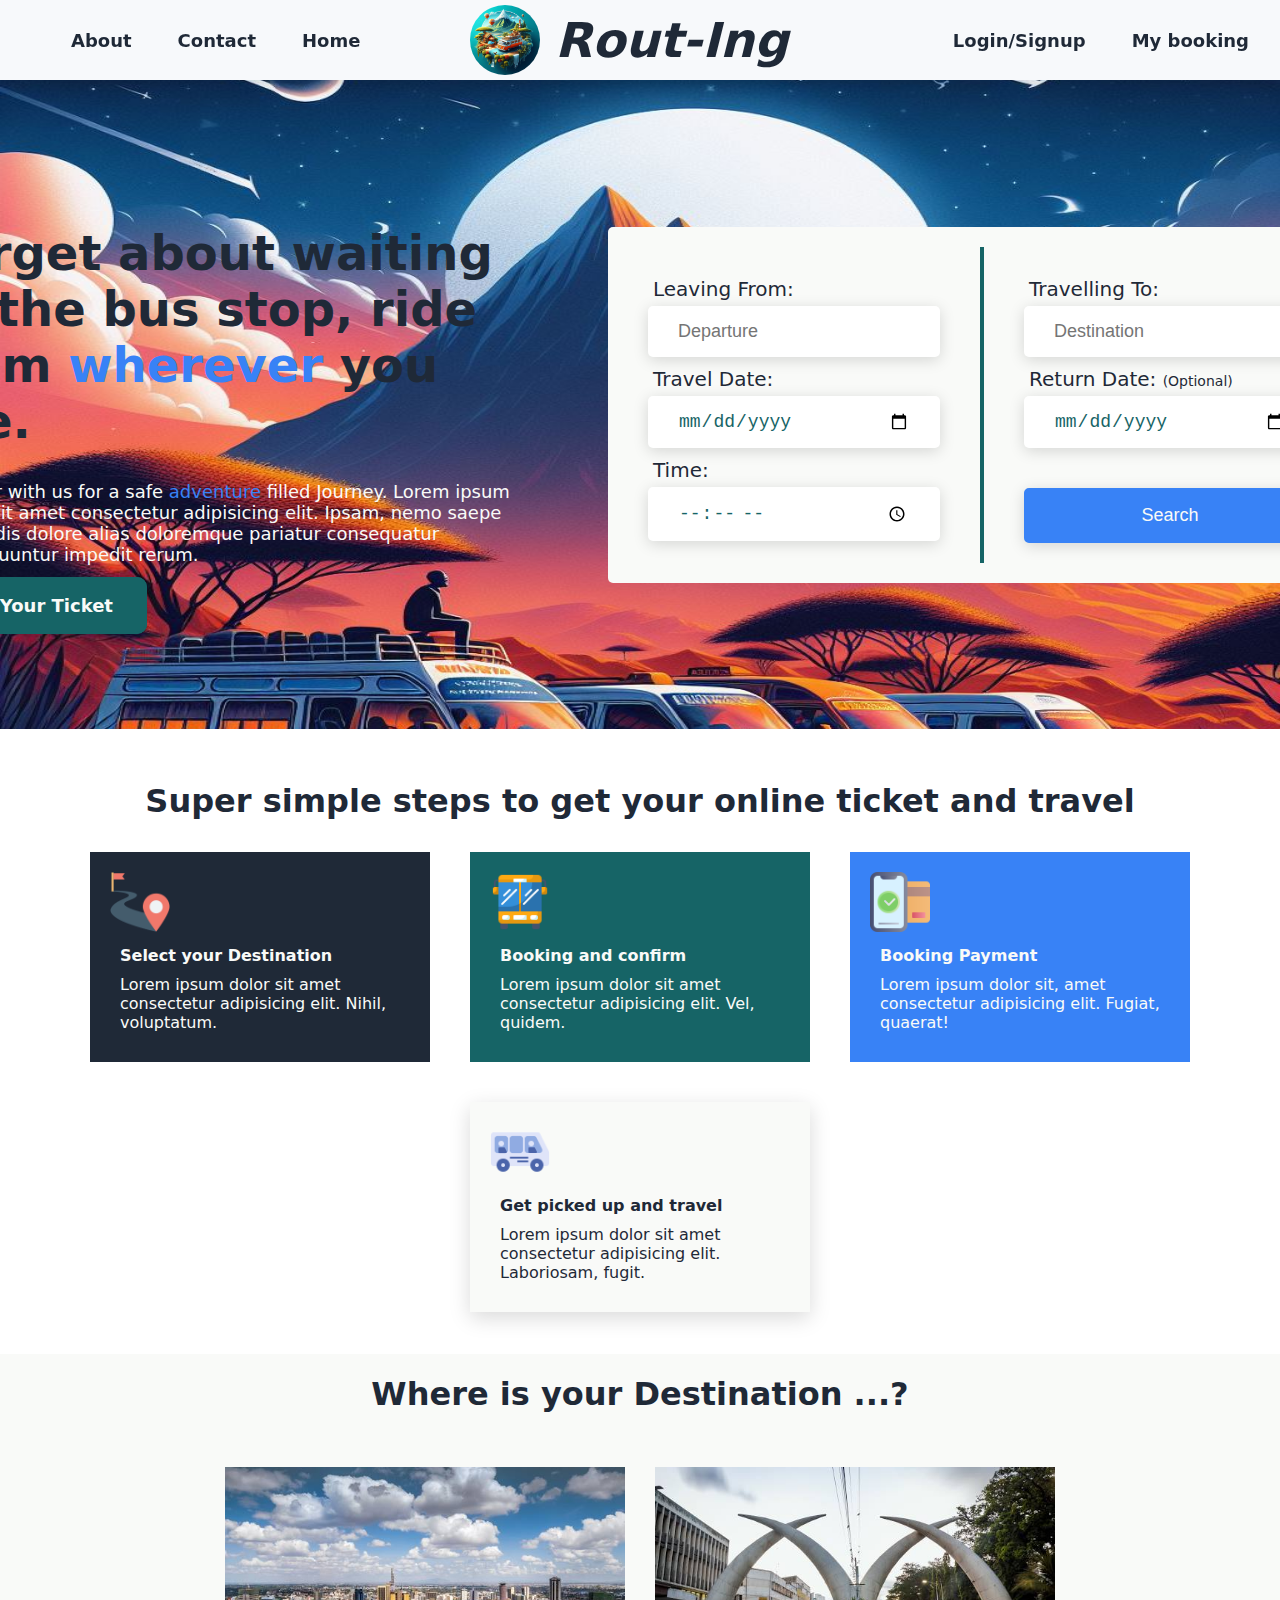
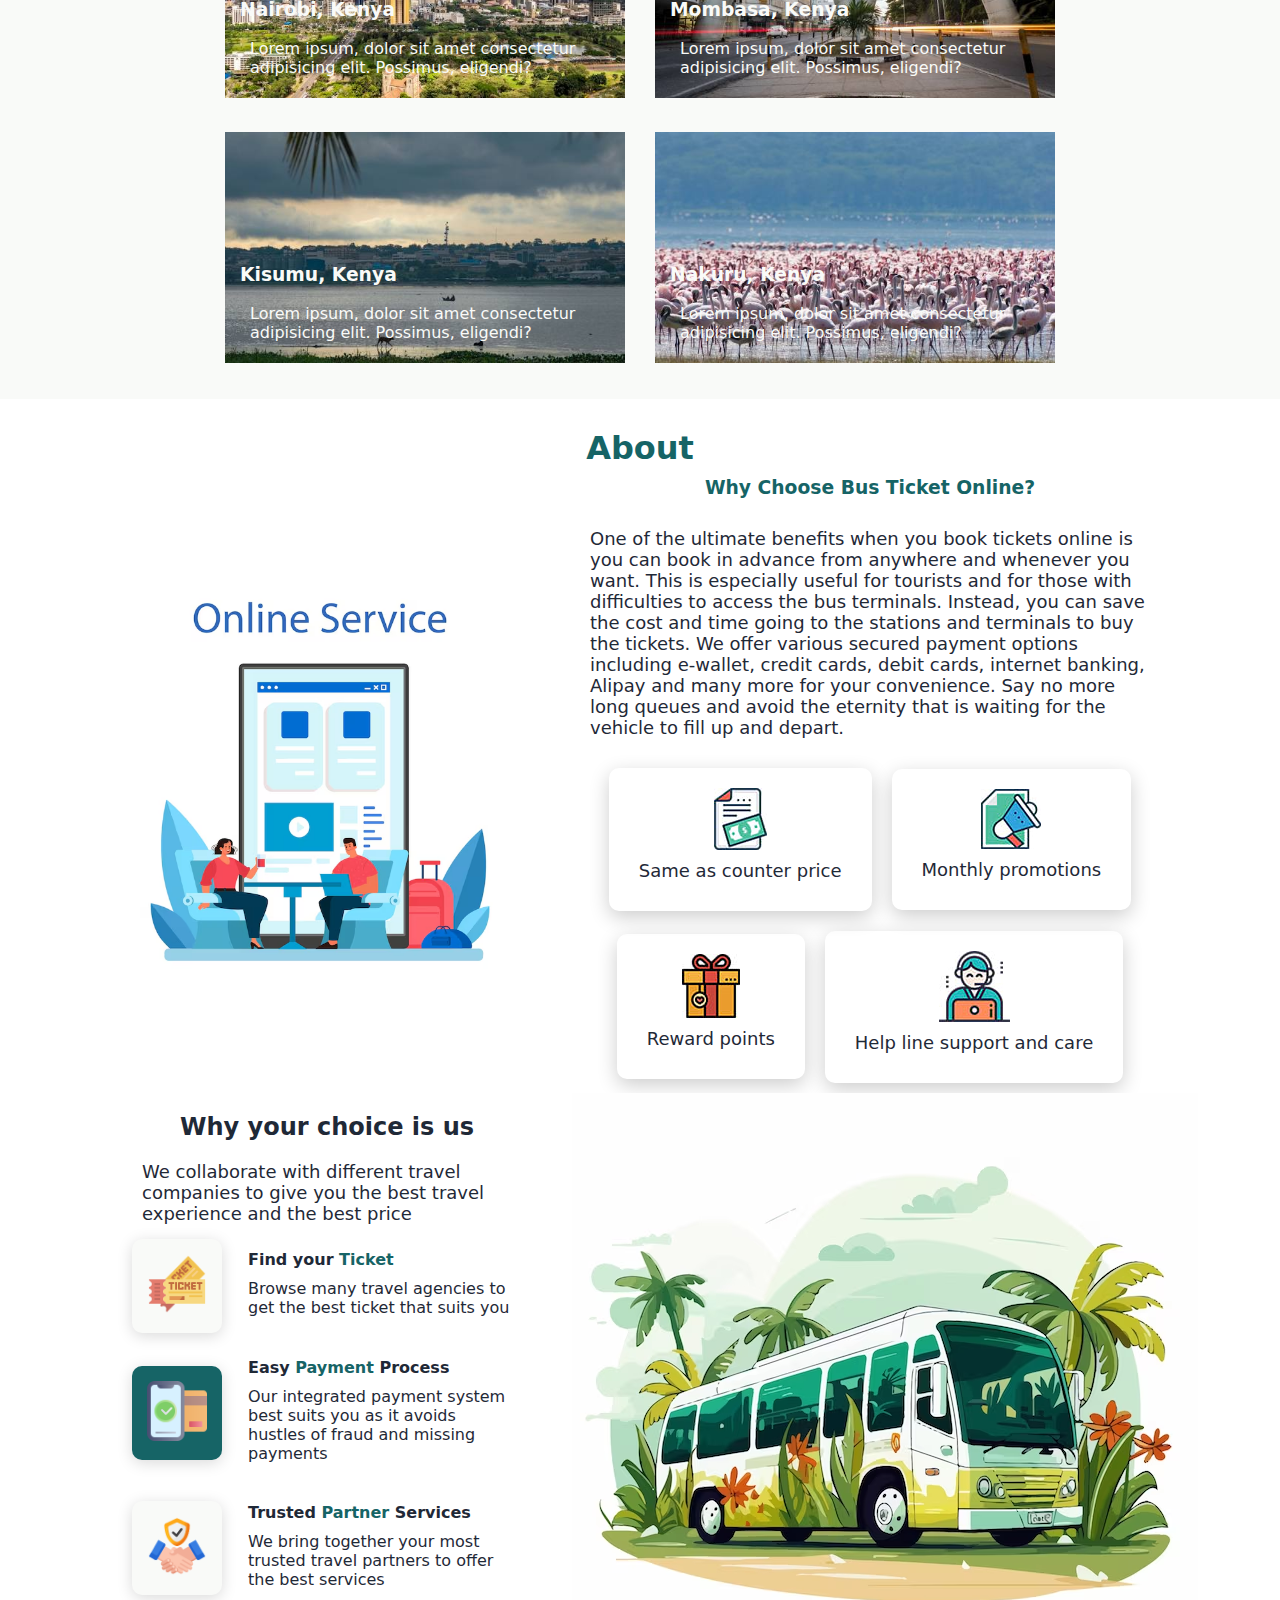
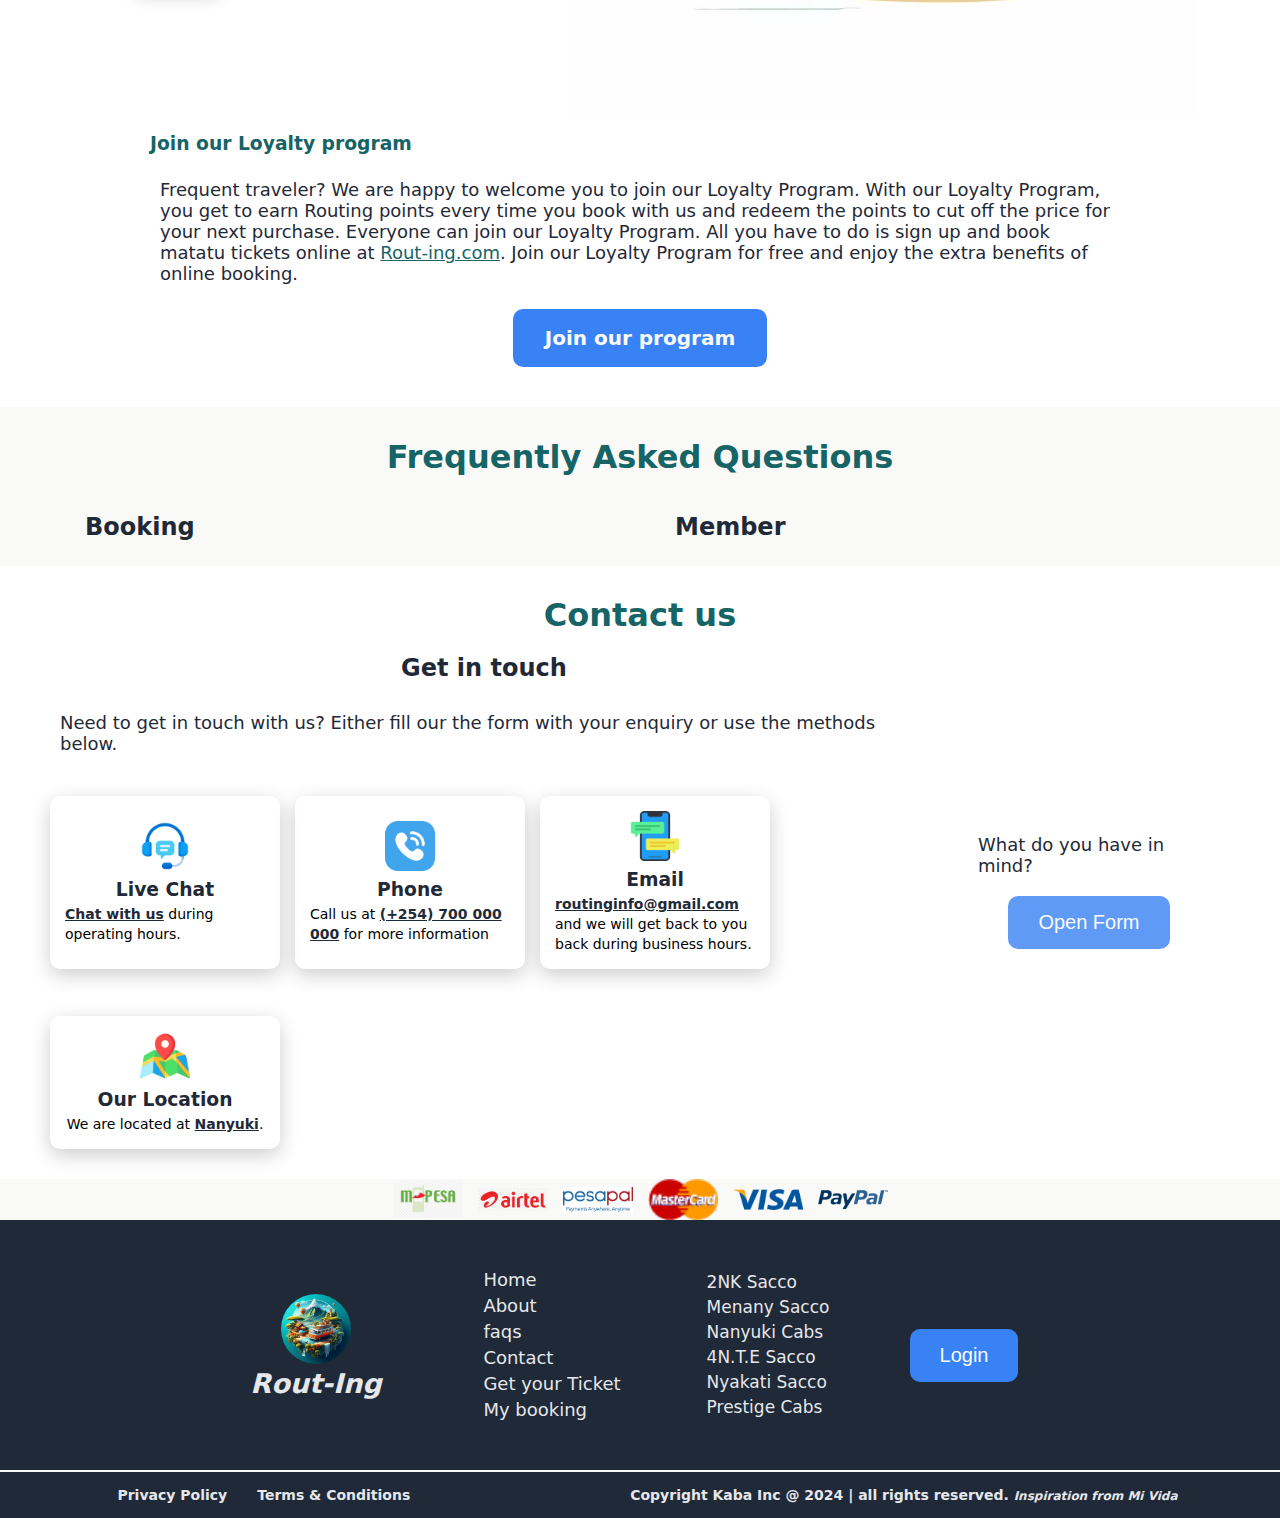
==== commit 997782ff: "Rout-ing html files" ====
--- a/index.html
+++ b/index.html
@@ -246,7 +246,7 @@
             </div>
             <div class="loyalty">
                 <h3>Join our Loyalty program</h3>
-                <p>Frequent traveler? We are happy to welcome you to join our Loyalty Program. With our Loyalty Program, you get to earn BOT Miles every time you book with us and redeem the points to cut off the price for your next purchase. Everyone can join our Loyalty Program. All you have to do is sign up and book bus tickets online, ETS train tickets and KTM online or make a ferry booking at BusOnlineTicket.com. Join our Loyalty Program for free and enjoy the extra benefits of online booking at BusOnlineTicket.com.</p>
+                <p>Frequent traveler? We are happy to welcome you to join our Loyalty Program. With our Loyalty Program, you get to earn Routing points every time you book with us and redeem the points to cut off the price for your next purchase. Everyone can join our Loyalty Program. All you have to do is sign up and book matatu tickets online at <span>Rout-ing.com</span>. Join our Loyalty Program for free and enjoy the extra benefits of online booking.</p>
                 <a href="loyalty.html" class="loyalty-btn">Join our program</a>
             </div>
         </div>
--- a/CSS/main.css
+++ b/CSS/main.css
@@ -96,7 +96,7 @@
 }
 
 .form-content label span{
-    color: #f9faf8;
+    color: #1f2937;
     font-size: 14px;
 }
 
@@ -353,6 +353,11 @@
 .loyalty p {
     font-size: 18px;
     color: #1f2937;
+}
+
+.loyalty span {
+    color: #166466;
+    text-decoration: underline;
 }
 
 .loyalty-btn {
@@ -708,12 +713,12 @@
         display: none; 
     }    
 
-.navigation-items ul {
-    flex-direction: column;
-}
+    .navigation-items ul {
+        flex-direction: column;
+    }   
     .hero-section {
         flex-direction: column;
-        height: 100vh;
+        height: 80vh;
     }
 
     .sub-article {
@@ -743,7 +748,7 @@
 
   }
   
-  /* On screens that are 600px or less, set the background color to olive */
+  /* On screens that are 750 or less, set the background color to olive */
   @media screen and (max-width: 750px) {
     .hero-section {
         padding: 15px 30px;
@@ -836,4 +841,29 @@
     .loyalty {
         padding: 0;
     }
+  }
+
+  /* smallest screens */
+  @media screen and (max-width: 600px){
+    .form-contents {
+        flex-direction: column;
+    }
+
+    .hero-left{
+        width: 500px;
+    }
+
+    .hero-left h1 {
+        width: 500px;
+    }
+
+    .hero-left p {
+        font-size: 16px;
+        width: 500px;
+    }
+
+    .about-image {
+        width: auto;
+        display: none;
+    }
   }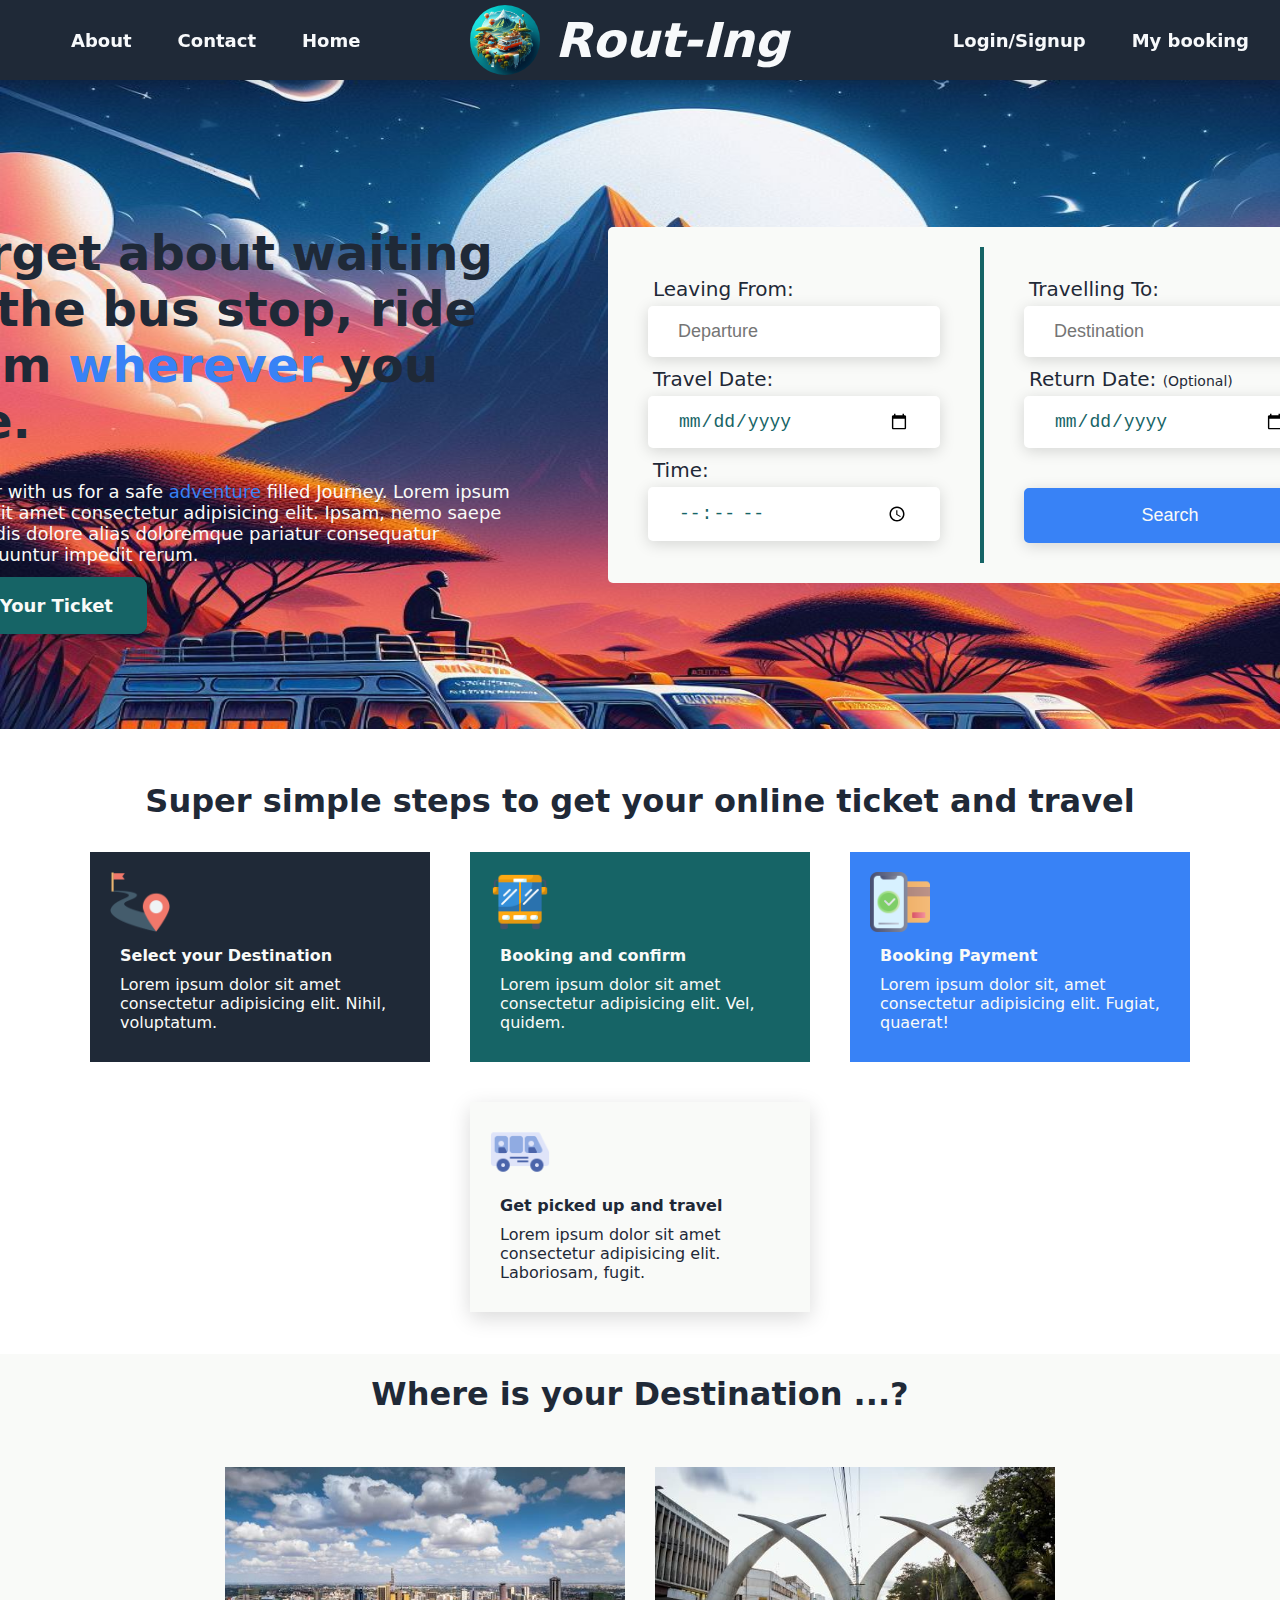
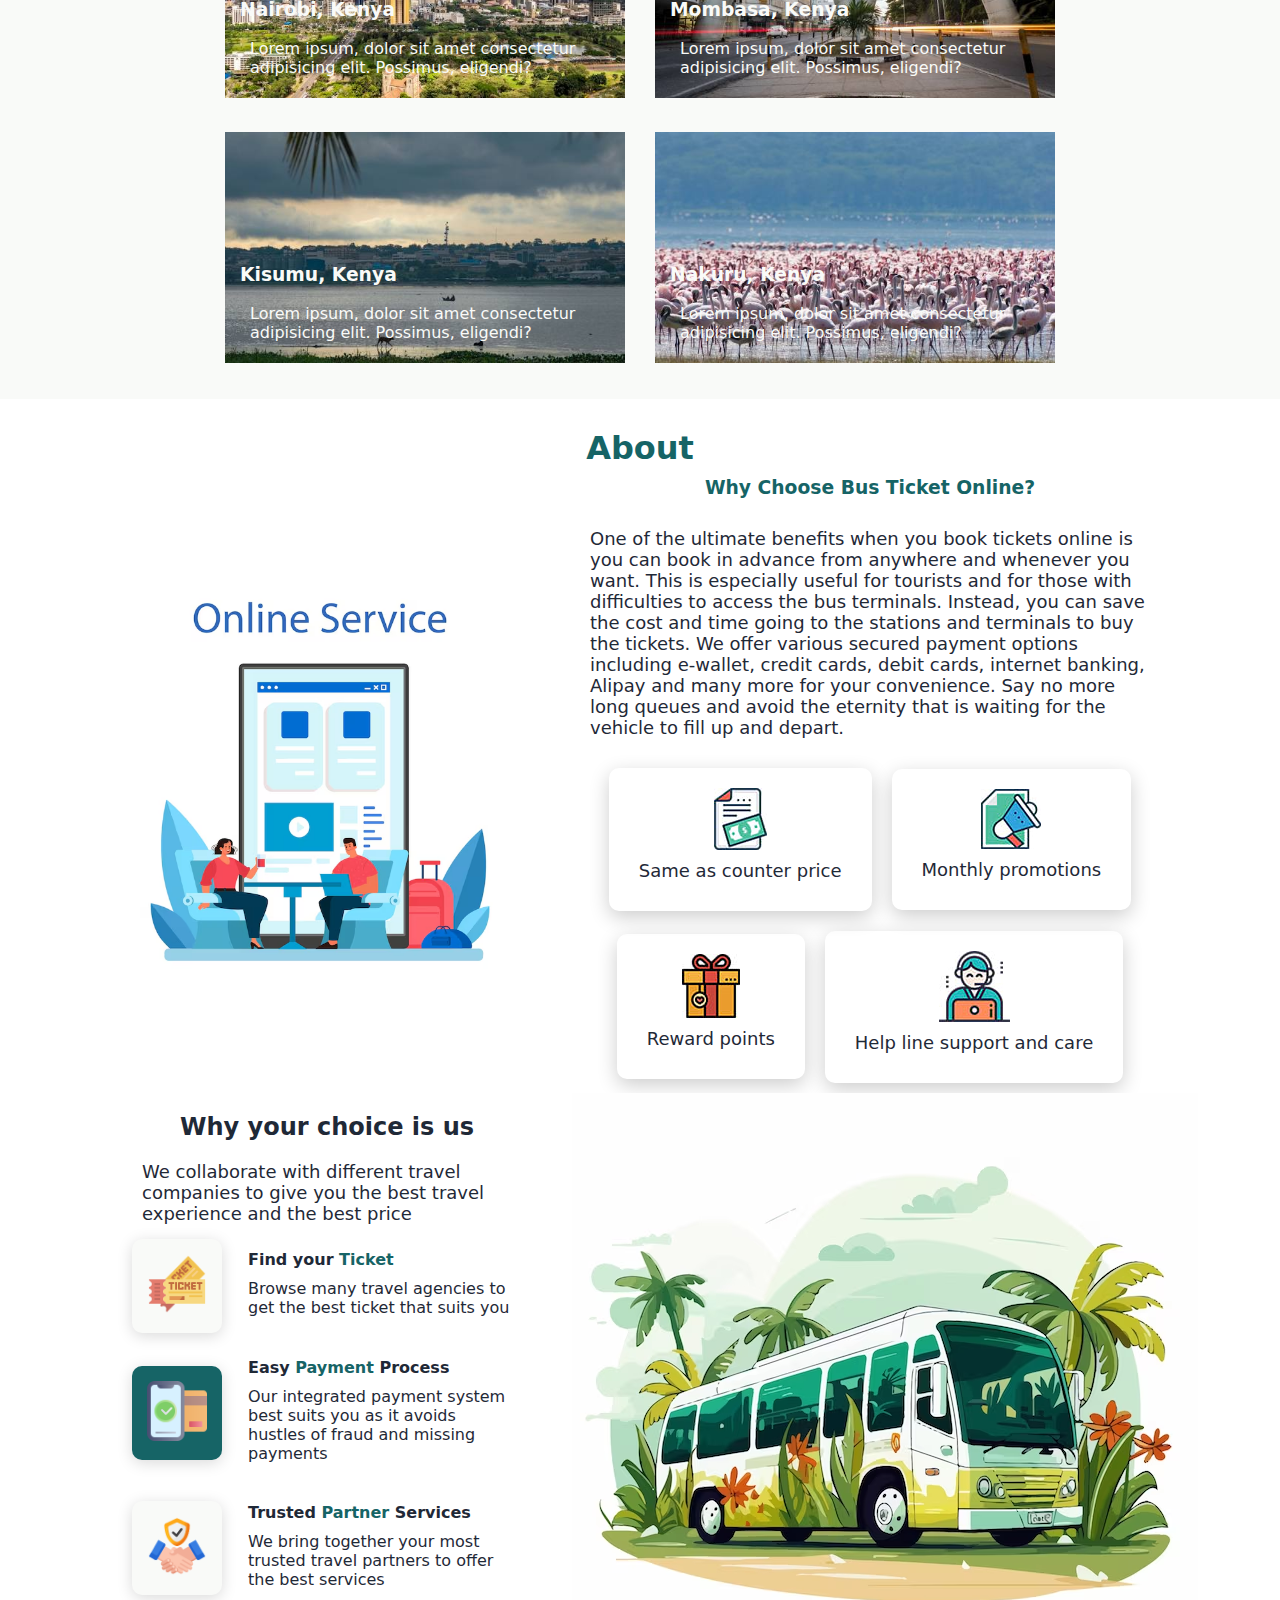
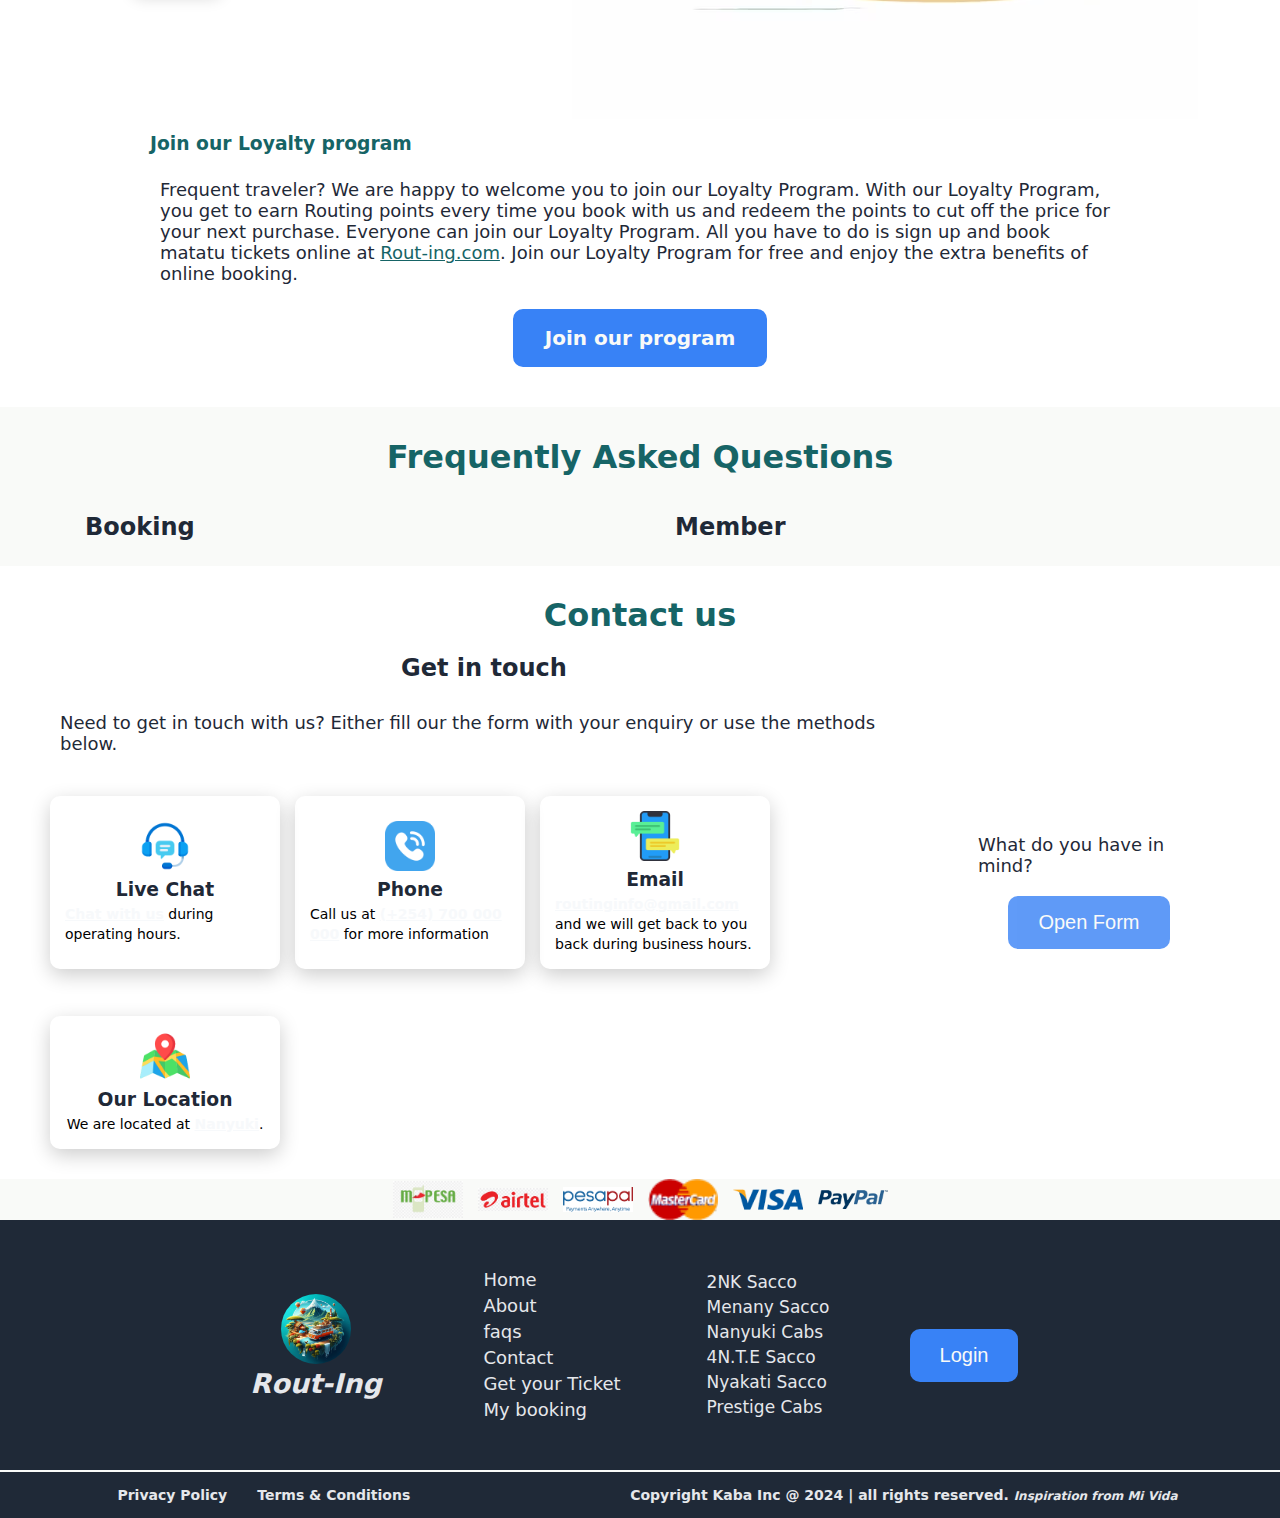
==== commit 1ae5d033: "Routing html files and images" ====
--- a/index.html
+++ b/index.html
@@ -11,9 +11,12 @@
     <link rel="stylesheet" href="CSS/header.css">
     <link rel="stylesheet" href="CSS/main.css">
     <link rel="stylesheet" href="CSS/footer.css">
+    <link rel="stylesheet" href="CSS/booked.css">
+    <link rel="stylesheet" href="CSS/responsive.css">
     <script src="JS/script.js" defer></script>
     <script src="JS/user.js" defer></script>
     <script src="JS/book.js" defer></script>
+    <script src="JS/responsive.js" defer></script>
     <title>Rout-ing || Home</title>
 </head>
 <body>
--- a/CSS/header.css
+++ b/CSS/header.css
@@ -8,7 +8,7 @@
     justify-content: space-between;
     align-items: center;
     padding: 0 16px;
-    background-color: #f7f9fb;
+    background-color: #1f2937;
     box-shadow: 0 3px 15px rgba(0, 0, 0, 0.15);
     z-index: 100;
 }
@@ -33,7 +33,7 @@
     text-decoration: none;
     font-weight: 600;
     padding: 15px;
-    color: #1f2937;
+    color: #f7f9fb;
     font-size: 18px;
     border-radius: 10px;
     transition: 400ms;
@@ -59,44 +59,4 @@
     background-color: white;
     color: #1f2937;
     border: 1px solid #1f2937;
-}
-
-.responsive-header {
-    background-color: #f7f9fb;
-    position: fixed;
-    top: 0;
-    right: 0;
-    left: 0;
-    height: 80px;
-    z-index: 100;
-    display: flex;
-    justify-content: space-between;
-    align-items: center;
-    padding: 0 20px;
-    display: none;
-}
-
-#hamburger-icons {
-    display: flex;
-    justify-content: space-between;
-    align-items: center;
-    padding: 0 20px;
-    /* display: none; */
-}
-
-.resp-logo {
-    display: flex;
-    justify-content: space-between;
-    align-items: center;
-    margin: 0;
-    height: 80px;
-}
-
-.resp-img {
-    height: 50px;
-    border-radius: 50%;
-}
-
-.icons-properties {
-    height: 40px;
-}
+}--- a/CSS/main.css
+++ b/CSS/main.css
@@ -681,189 +681,4 @@
 .payment-mode {
     width: 70px;
 
-}
-
-/* ######### responsive layout ########### */
-
-@media screen and (max-width: 992px) {
-    .responsive-header{
-        display: flex;
-        cursor: pointer;
-    }
-
-    #close-ham {
-        display: none;
-    }
-
-    .navigation-items{
-        display: none;
-        position: absolute;
-        right: 0;
-        top: 78px;
-        flex-direction: column-reverse;
-        align-items: center;
-        justify-content: flex-end;
-        padding-top: 60px;
-        height: calc(50vh - 78px);
-        box-shadow: 0 3px 15px rgba(0, 0, 0, 0.15);
-        z-index: 100;
-    }
-
-    .navigation-items .logo {
-        display: none; 
-    }    
-
-    .navigation-items ul {
-        flex-direction: column;
-    }   
-    .hero-section {
-        flex-direction: column;
-        height: 80vh;
-    }
-
-    .sub-article {
-        width: 350px;
-    }
-
-    .about-content, .sub-contents {
-        flex-direction: column;
-    }
-
-    .about-subs {
-        flex-wrap: wrap;
-        padding: 0;
-    }
-
-    .about-subs-img {
-        display: none;
-    }
-
-    .faqs-content {
-        flex-direction: column;
-    }
-
-    .faqs-sub-content {
-        width: 90%;
-    }
-
-  }
-  
-  /* On screens that are 750 or less, set the background color to olive */
-  @media screen and (max-width: 750px) {
-    .hero-section {
-        padding: 15px 30px;
-    }
-
-    .hero-left, .hero-right {
-        padding: 32px 0;
-    }
-    
-
-    .hero-left h1{
-        font-size: 40px;
-        width: 500px;
-    }
-    
-    .hero-left p {
-        font-size: 16px;
-        width: auto;
-        margin-bottom: 30px;
-    }
-    
-    .hero-btn {
-        font-size: 16px;
-    }
-    
-    .booking-form {
-        width: auto;
-        padding: 10px;
-    }
-
-    .form-contents {
-        padding: 0;
-        gap: 10px;
-    }
-
-    .form-content {
-        padding: 0;
-    }
-
-    .form-content label {
-        font-size: 16px;
-    }
-
-    .form-content input {
-        padding: 10px 20px;
-        font-size: 16px;
-    }
-
-    .contact-content {
-        flex-direction: column;
-    }
-
-    .contact-article {
-        width: 170px;
-    }
-
-    .footer-more {
-        flex-direction: column;
-    }
-
-    .footer-login {
-        display: none;
-    }
-
-    .subs-sections {
-        padding: 10px;
-        width: 120px;
-    }
-
-    .sub-contents {
-        padding: 0;
-    }
-
-    .about-content {
-        padding: 0;
-    }
-
-    .about-left {
-        padding: 0;
-    }
-
-    .about-image {
-        width: 400px;
-    }
-
-    .sub-content {
-        flex-direction: column;
-    }
-
-    .loyalty {
-        padding: 0;
-    }
-  }
-
-  /* smallest screens */
-  @media screen and (max-width: 600px){
-    .form-contents {
-        flex-direction: column;
-    }
-
-    .hero-left{
-        width: 500px;
-    }
-
-    .hero-left h1 {
-        width: 500px;
-    }
-
-    .hero-left p {
-        font-size: 16px;
-        width: 500px;
-    }
-
-    .about-image {
-        width: auto;
-        display: none;
-    }
-  }+}--- a/CSS/booked.css
+++ b/CSS/booked.css
@@ -0,0 +1,145 @@
+.booked {
+    height: 100%;
+    background-color: #fff;
+    padding: 30px 50px;
+    display: flex;
+    flex-direction: column;
+    justify-content: center;
+    align-items: center;
+    gap: 15px;
+
+}
+
+.booked-titles {
+    padding: 20px;
+    text-align: center;
+}
+
+.booked-titles h1 {
+    margin: 0;
+    color: #1f2937;
+}
+
+.booked-titles p {
+    color: #1f2937;
+}
+
+.check-booking {
+    background-color: #f9faf8;
+    padding: 30px 50px;
+    display: flex;
+    justify-content: space-evenly;
+    align-items: center;
+    box-shadow: 0 3px 10px rgba(0, 0, 0, 0.1);
+    gap: 20px;
+}
+
+.check-booking label {
+    font-size: 18px;
+    color: #1f2937;
+    padding-bottom: 10px;
+    margin-right: 20px;
+}
+
+.check-booking input {
+    font-size: 18px;
+    color: #166466;
+    padding: 10px 30px;
+    margin-top: 10px;
+    border: none;
+    border-radius: 5px;
+    width: auto;
+    box-shadow: 0 6px 20px rgba(0, 0, 0, 0.2);
+}
+
+.info {
+    display: flex;
+    justify-content: center;
+    gap: 10px;
+    align-items: center;
+    padding: 20px;
+}
+
+.info p{
+    font-size: 14px;
+    margin: 0;
+    flex-wrap: wrap;
+}
+
+.more-info{
+    width: 30px;
+}
+
+
+.submit-ref {
+    padding: 20px;
+    display: flex;
+    flex-direction: column;
+    justify-content: center;
+    align-items: center;
+}
+
+.verify-no {
+    color: #166466;
+    background-color: transparent;
+    font-size: 16px;
+    padding: 5px 10px;
+    border: none;
+    text-decoration: underline;
+    transition: 400ms;
+    cursor: pointer;
+}
+
+.verify-no:hover {
+    color: #3882f6;
+}
+
+.check-booking input[type="submit"],
+.submit-ref input[type="submit"]{
+    padding: 15px 30px;
+    font-size: 18px;
+    color: #f9faf8;
+    background-color: #3882f6;
+    border: none;
+    border-radius: 10px;
+    transition: 400ms;
+    cursor: pointer;
+}
+
+.check-booking input[type="submit"]:hover,
+.submit-ref input[type="submit"]:hover{
+    background-color: #1f2937;
+    color: #f9faf8;
+}
+
+.otp {
+    display: none;
+}
+
+.verify-email {
+    display: flex;
+    flex-direction: column;
+    align-items: center;
+    justify-content: center;
+    padding: 10px;
+}
+
+.verify-email label{
+    font-size: 18px;
+    color: #1f2937;
+}
+
+.assistance {
+    border: 2px solid #166466;
+    padding: 20px;
+    border-radius: 5px;
+    margin-top: 10px;
+}
+
+.assistance a {
+    color: #166466;
+    font-size: 16px;
+    font-weight: normal;
+    text-decoration: underline;
+    padding: 5px;
+}--- a/CSS/responsive.css
+++ b/CSS/responsive.css
@@ -0,0 +1,263 @@
+/* header */
+.responsive-header {
+    background-color: #f7f9fb;
+    position: fixed;
+    top: 0;
+    right: 0;
+    left: 0;
+    height: 80px;
+    z-index: 100;
+    display: flex;
+    justify-content: space-between;
+    align-items: center;
+    padding: 0 20px;
+    display: none;
+    color: #1f2937;
+    box-shadow: 0 6px 20px rgba(0, 0, 0, 0.15);
+
+}
+
+#hamburger-icons {
+    display: flex;
+    justify-content: space-between;
+    align-items: center;
+    padding: 0 20px;
+    /* display: none; */
+}
+
+.resp-logo {
+    display: flex;
+    justify-content: space-between;
+    align-items: center;
+    margin: 0;
+    height: 80px;
+}
+
+.resp-logo a{
+    color: #1f2937;
+}
+
+.resp-img {
+    height: 50px;
+    border-radius: 50%;
+}
+
+.icons-properties {
+    height: 40px;
+}
+
+/* body */
+
+/* ######### responsive layout ########### */
+
+@media screen and (max-width: 992px) {
+    .responsive-header{
+        display: flex;
+        cursor: pointer;
+    }
+
+    #close-ham {
+        display: none;
+    }
+
+    .navigation-items{
+        display: none;
+        position: absolute;
+        right: 0;
+        top: 78px;
+        flex-direction: column-reverse;
+        align-items: center;
+        justify-content: flex-end;
+        padding-top: 60px;
+        height: calc(50vh - 78px);
+        box-shadow: 0 3px 15px rgba(0, 0, 0, 0.15);
+        z-index: 100;
+    }
+
+    .navigation-items .logo {
+        display: none; 
+    }    
+
+    .navigation-items ul {
+        flex-direction: column;
+    }   
+    .hero-section {
+        flex-direction: column;
+        height: 80vh;
+    }
+
+    .sub-article {
+        width: 350px;
+    }
+
+    .about-content, .sub-contents {
+        flex-direction: column;
+    }
+
+    .about-subs {
+        flex-wrap: wrap;
+        padding: 0;
+    }
+
+    .about-subs-img {
+        display: none;
+    }
+
+    .faqs-content {
+        flex-direction: column;
+    }
+
+    .faqs-sub-content {
+        width: 90%;
+    }
+
+  }
+  
+  /* On screens that are 750 or less, set the background color to olive */
+  @media screen and (max-width: 750px) {
+    .hero-section {
+        padding: 15px 30px;
+    }
+
+    .hero-left, .hero-right {
+        padding: 32px 0;
+    }
+    
+
+    .hero-left h1{
+        font-size: 40px;
+        width: 500px;
+    }
+    
+    .hero-left p {
+        font-size: 16px;
+        width: auto;
+        margin-bottom: 30px;
+    }
+    
+    .hero-btn {
+        font-size: 16px;
+    }
+    
+    .booking-form {
+        width: auto;
+        padding: 10px;
+    }
+
+    .form-contents {
+        padding: 0;
+        gap: 10px;
+    }
+
+    .form-content {
+        padding: 0;
+    }
+
+    .form-content label {
+        font-size: 16px;
+    }
+
+    .form-content input {
+        padding: 10px 20px;
+        font-size: 16px;
+    }
+
+    .contact-content {
+        flex-direction: column;
+    }
+
+    .contact-article {
+        width: 170px;
+    }
+
+    .footer-more {
+        flex-direction: column;
+    }
+
+    .footer-login {
+        display: none;
+    }
+
+    .subs-sections {
+        padding: 10px;
+        width: 120px;
+    }
+
+    .sub-contents {
+        padding: 0;
+    }
+
+    .about-content {
+        padding: 0;
+    }
+
+    .about-left {
+        padding: 0;
+    }
+
+    .about-image {
+        width: 400px;
+    }
+
+    .sub-content {
+        flex-direction: column;
+    }
+
+    .loyalty {
+        padding: 0;
+    }
+  }
+
+  /* smallest screens */
+  @media screen and (max-width: 600px){
+    .hero-section {
+        flex-direction: column;
+        height: 100vh;
+    }
+
+    .form-contents {
+        flex-direction: column;
+    }
+
+    .hero-left{
+        width: 500px;
+    }
+
+    .hero-left h1 {
+        width: 500px;
+    }
+
+    .hero-left p {
+        font-size: 16px;
+        width: 500px;
+    }
+
+    .about-image {
+        width: auto;
+        display: none;
+    }
+  }
+
+  /* Booked */
+  @media screen and (max-width: 750px) {
+    .check-booking {
+        flex-direction: column;
+        gap: 15px;
+        align-items: flex-start;
+    }
+}
+
+/* Booking page */
+@media screen and (max-width: 992px) {
+    .form-info {
+        flex-direction: column;
+    }
+
+    .header-form input {
+        font-size: 16px;
+    }
+
+    .header-form input[type="submit"]{
+        margin-top: 30px;
+    }
+}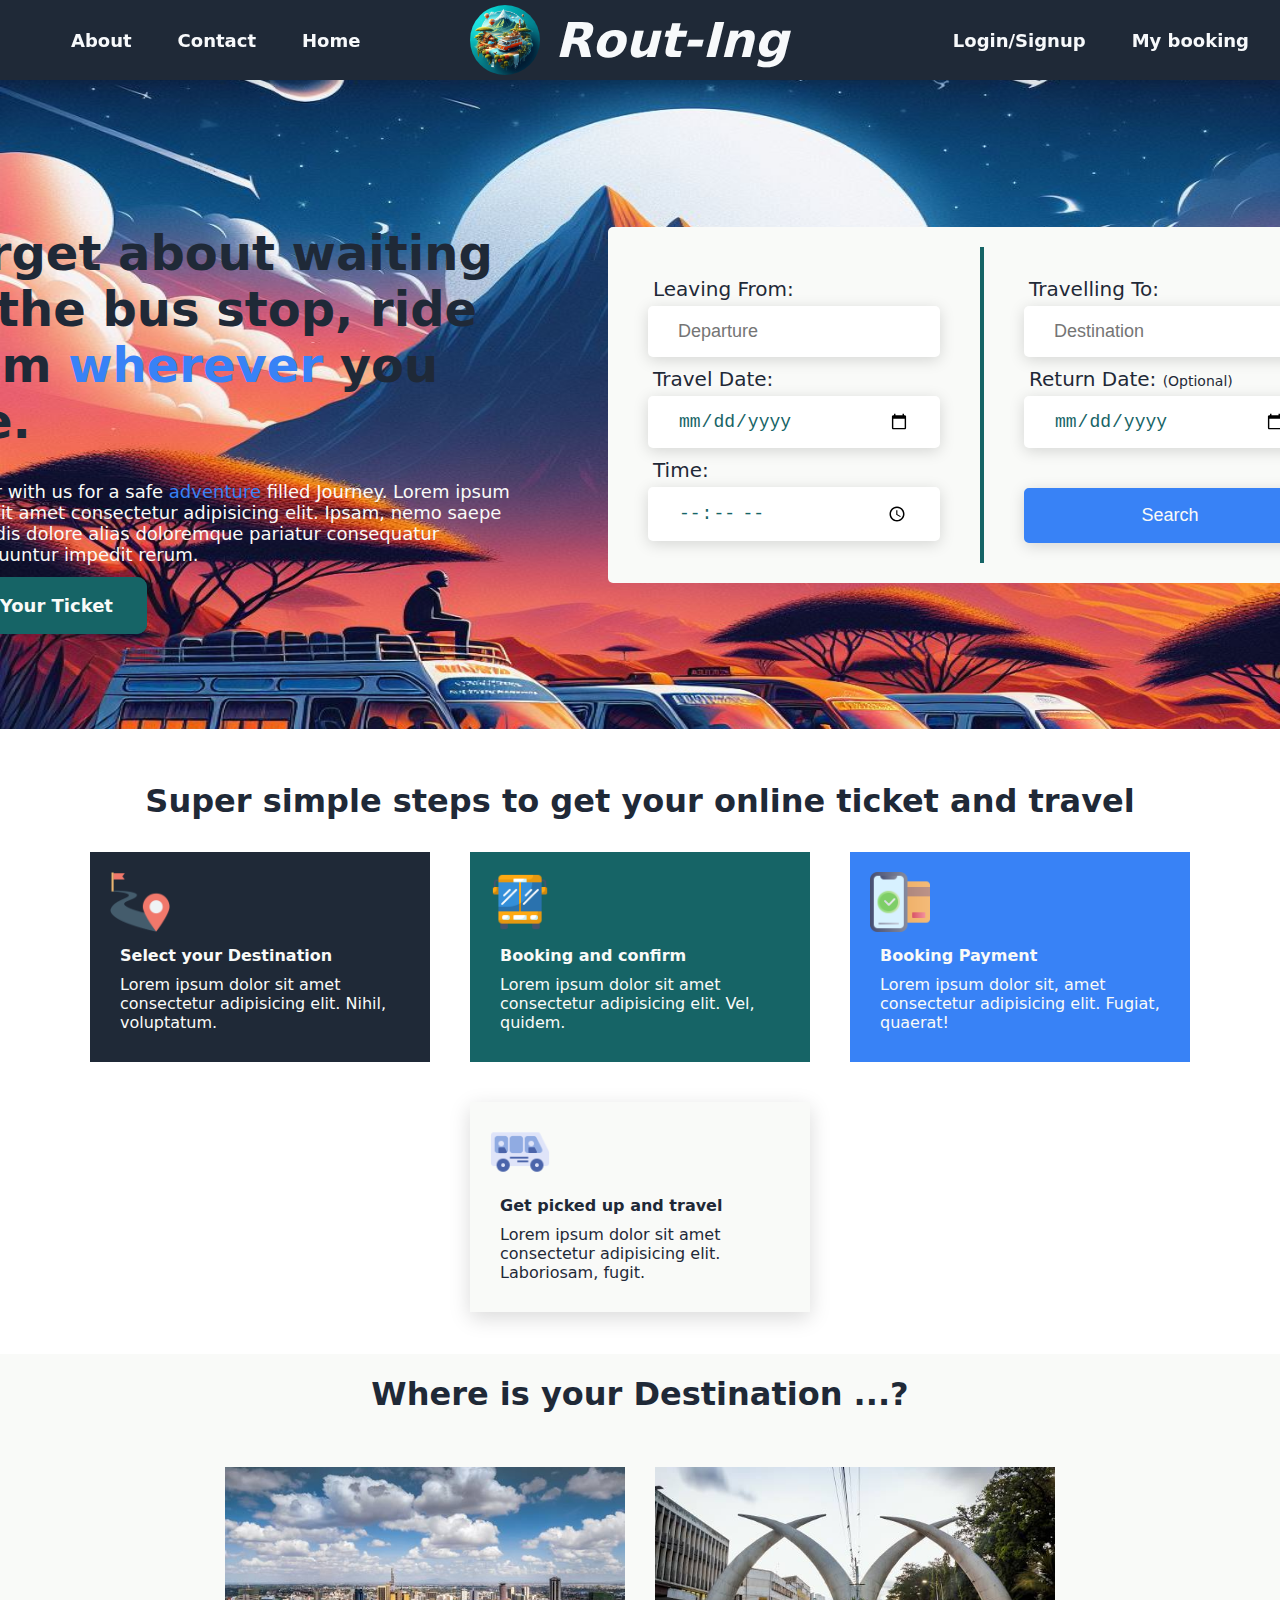
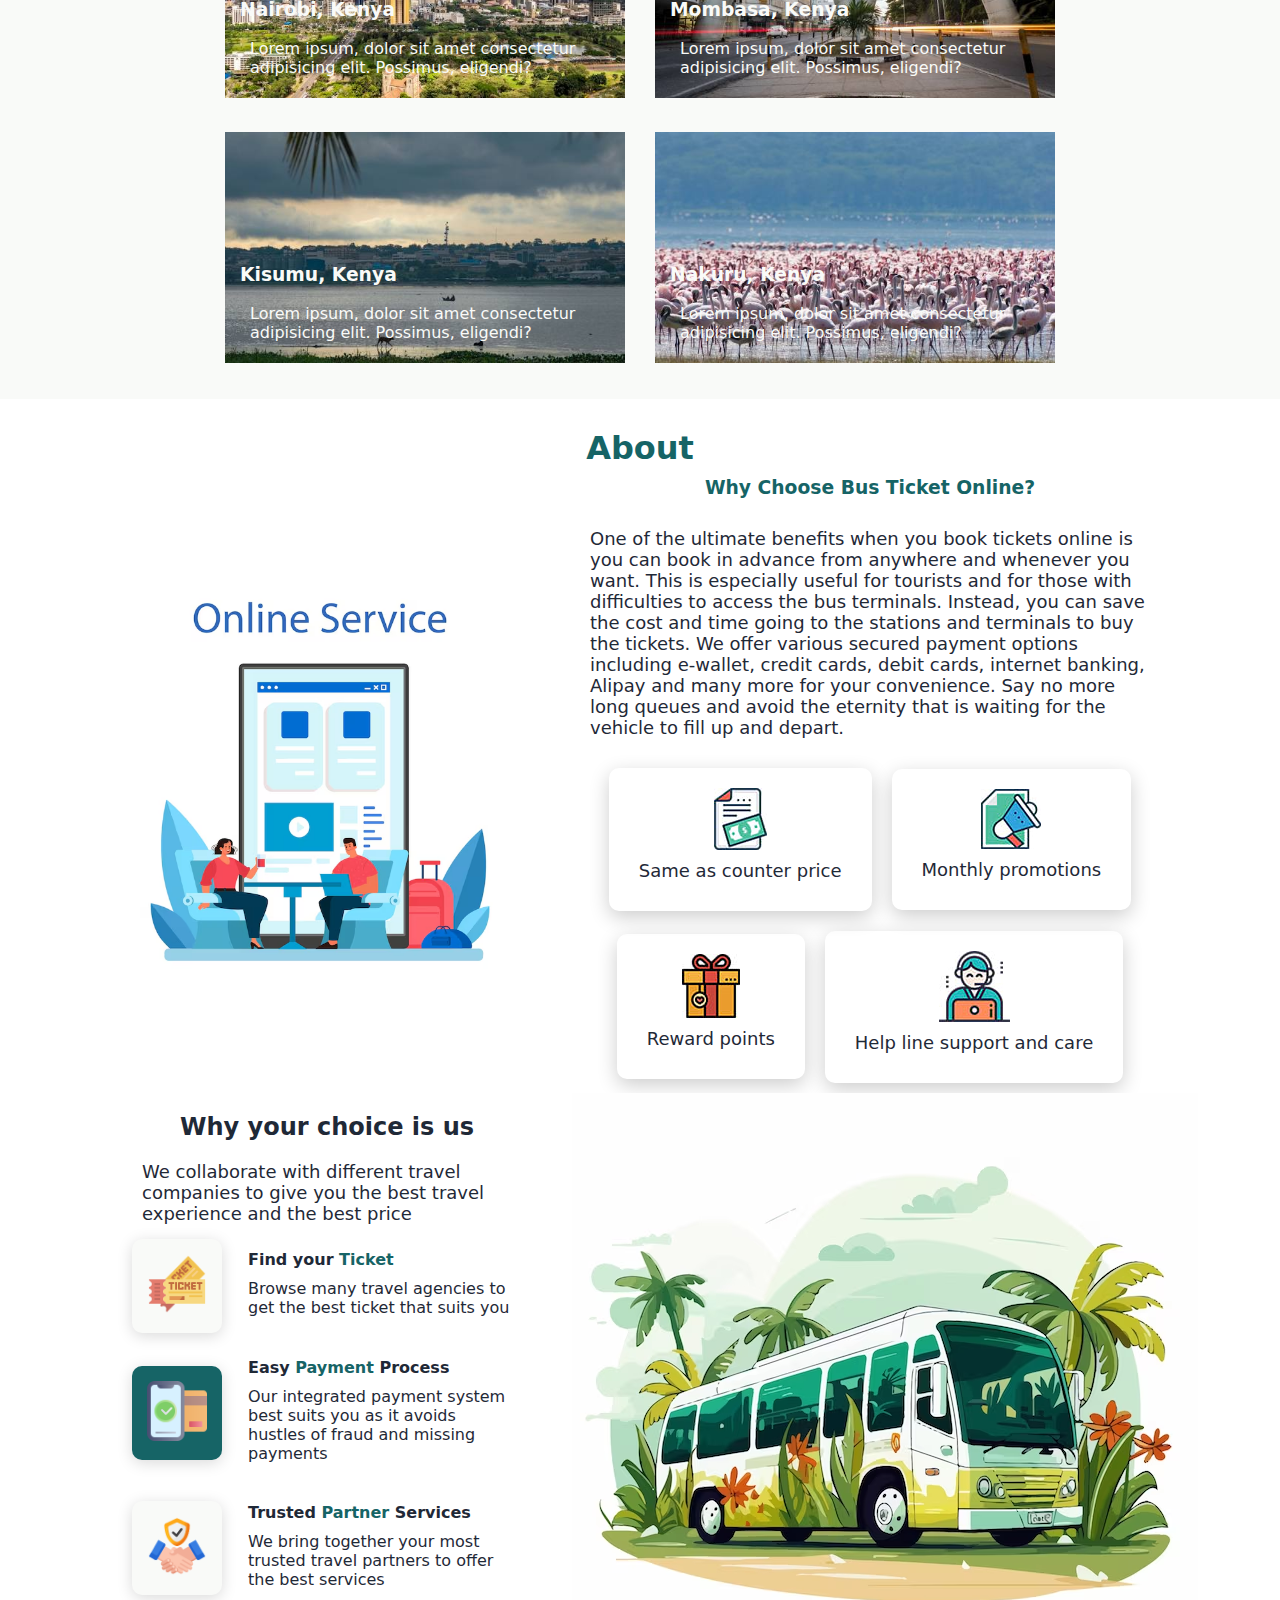
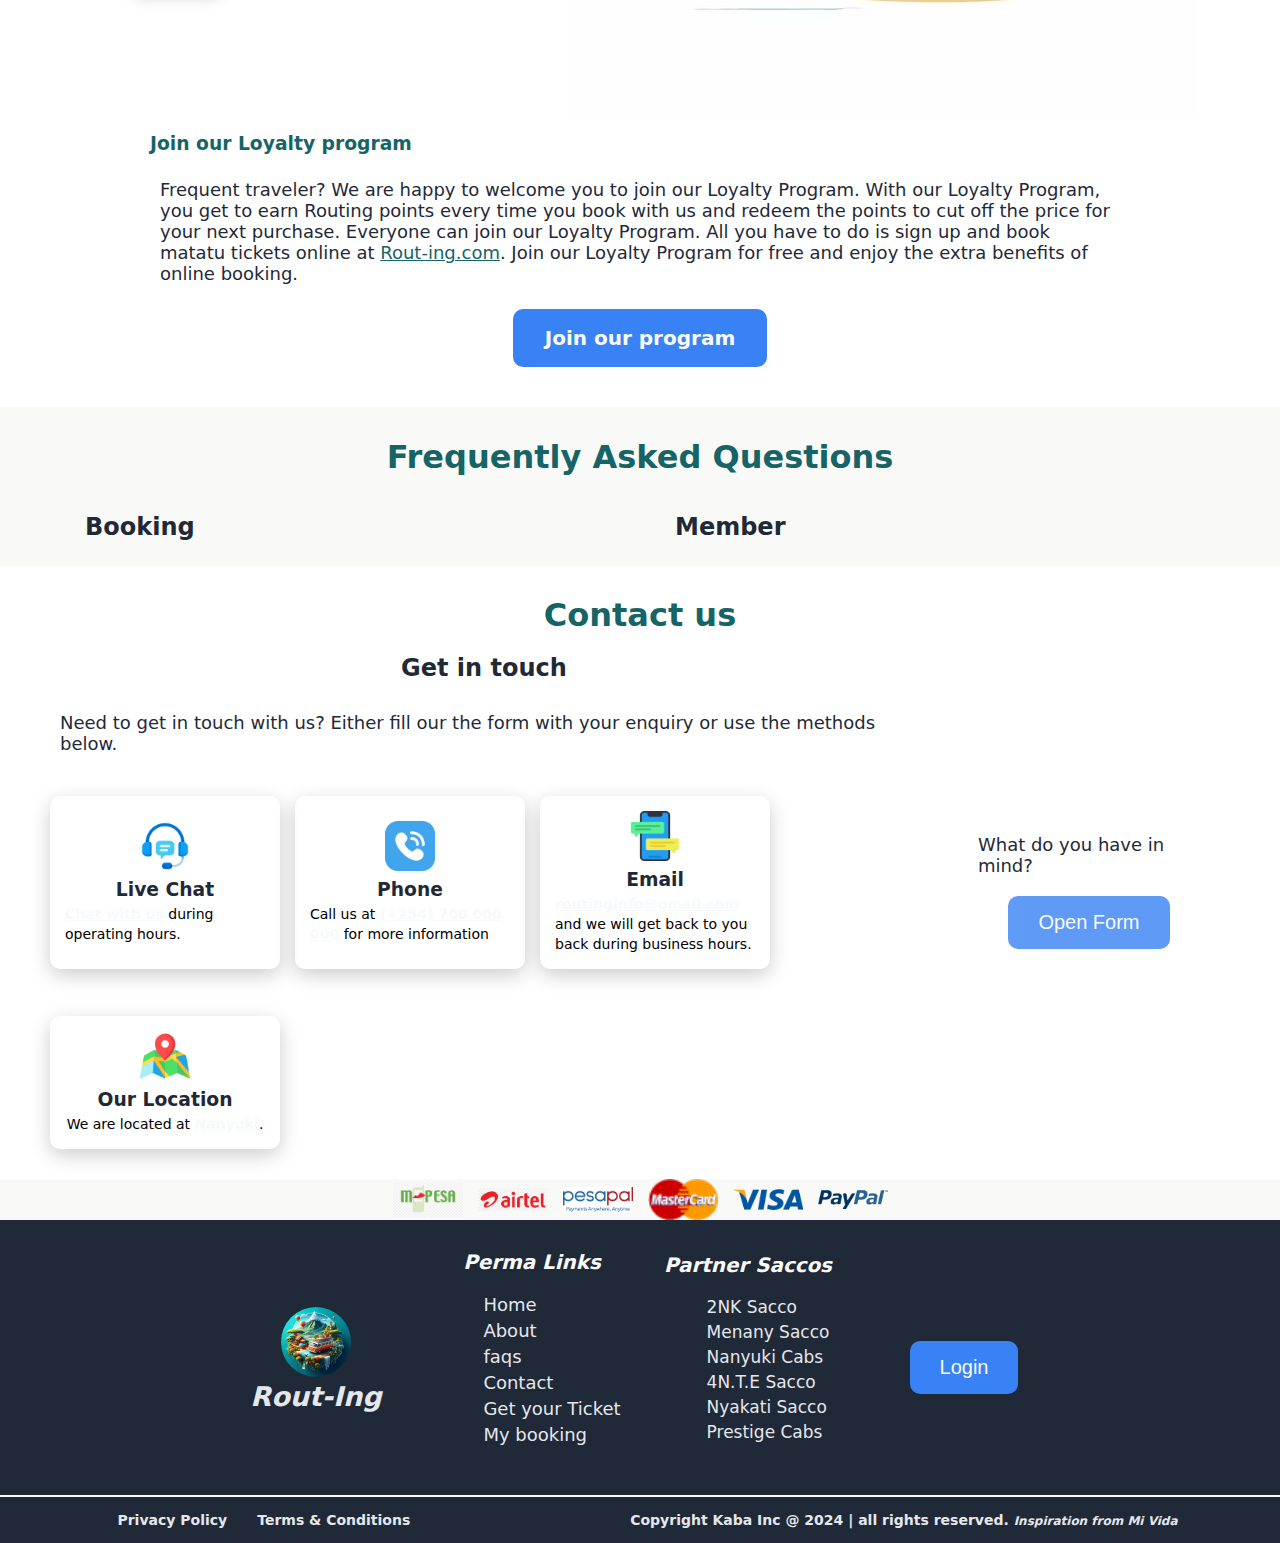
==== commit 827d90da: "Rout-ing html features" ====
--- a/index.html
+++ b/index.html
@@ -479,6 +479,7 @@
                 </div>
             </div>
             <div class="more-subs">
+                <h3>Perma Links</h3>
                 <div class="subs-links">
                     <ul>
                         <li><a href="#">Home</a></li>
@@ -492,6 +493,7 @@
                 </div>
             </div>
             <div class="more-subs">
+                <h3>Partner Saccos</h3>
                 <div class="sacco">
                     <ul>
                         <li><a href="#">2NK Sacco</a></li>
--- a/CSS/main.css
+++ b/CSS/main.css
@@ -62,7 +62,7 @@
 
 .hero-btn:hover {
     background-color: transparent;
-    color: #3882f6;
+    color: #f9faf8;
     border: 2px solid #3882f6;
 }
 
--- a/CSS/footer.css
+++ b/CSS/footer.css
@@ -17,7 +17,6 @@
 .more-subs {
     display: flex;
     flex-direction: column;
-    /* padding: 15px; */
     width: 200px;
     align-items: center;
     justify-content: center;
@@ -32,6 +31,7 @@
 .more-subs h3 {
     margin: 0;
     font-style: italic;
+    color: #f9faf8;
 }
 
 .more-subs p {
--- a/CSS/responsive.css
+++ b/CSS/responsive.css
@@ -83,7 +83,7 @@
     }   
     .hero-section {
         flex-direction: column;
-        height: 80vh;
+        height: 100vh;
     }
 
     .sub-article {
@@ -212,12 +212,12 @@
   @media screen and (max-width: 600px){
     .hero-section {
         flex-direction: column;
-        height: 100vh;
-    }
-
-    .form-contents {
-        flex-direction: column;
-    }
+        height: 80vh;
+    }
+
+    /*.form-contents {
+         flex-direction: column; 
+    }*/
 
     .hero-left{
         width: 500px;
@@ -249,6 +249,10 @@
 
 /* Booking page */
 @media screen and (max-width: 992px) {
+    .book-content {
+        padding: 30px;
+    }
+
     .form-info {
         flex-direction: column;
     }
@@ -260,4 +264,18 @@
     .header-form input[type="submit"]{
         margin-top: 30px;
     }
+
+    .boarding-current {
+        flex-direction: column;
+    }
+
+    .content-info {
+        flex-direction: column;
+    }
+}
+
+@media screen and (max-width: 600px) {
+    .form-header {
+        flex-direction: column;
+    }
 }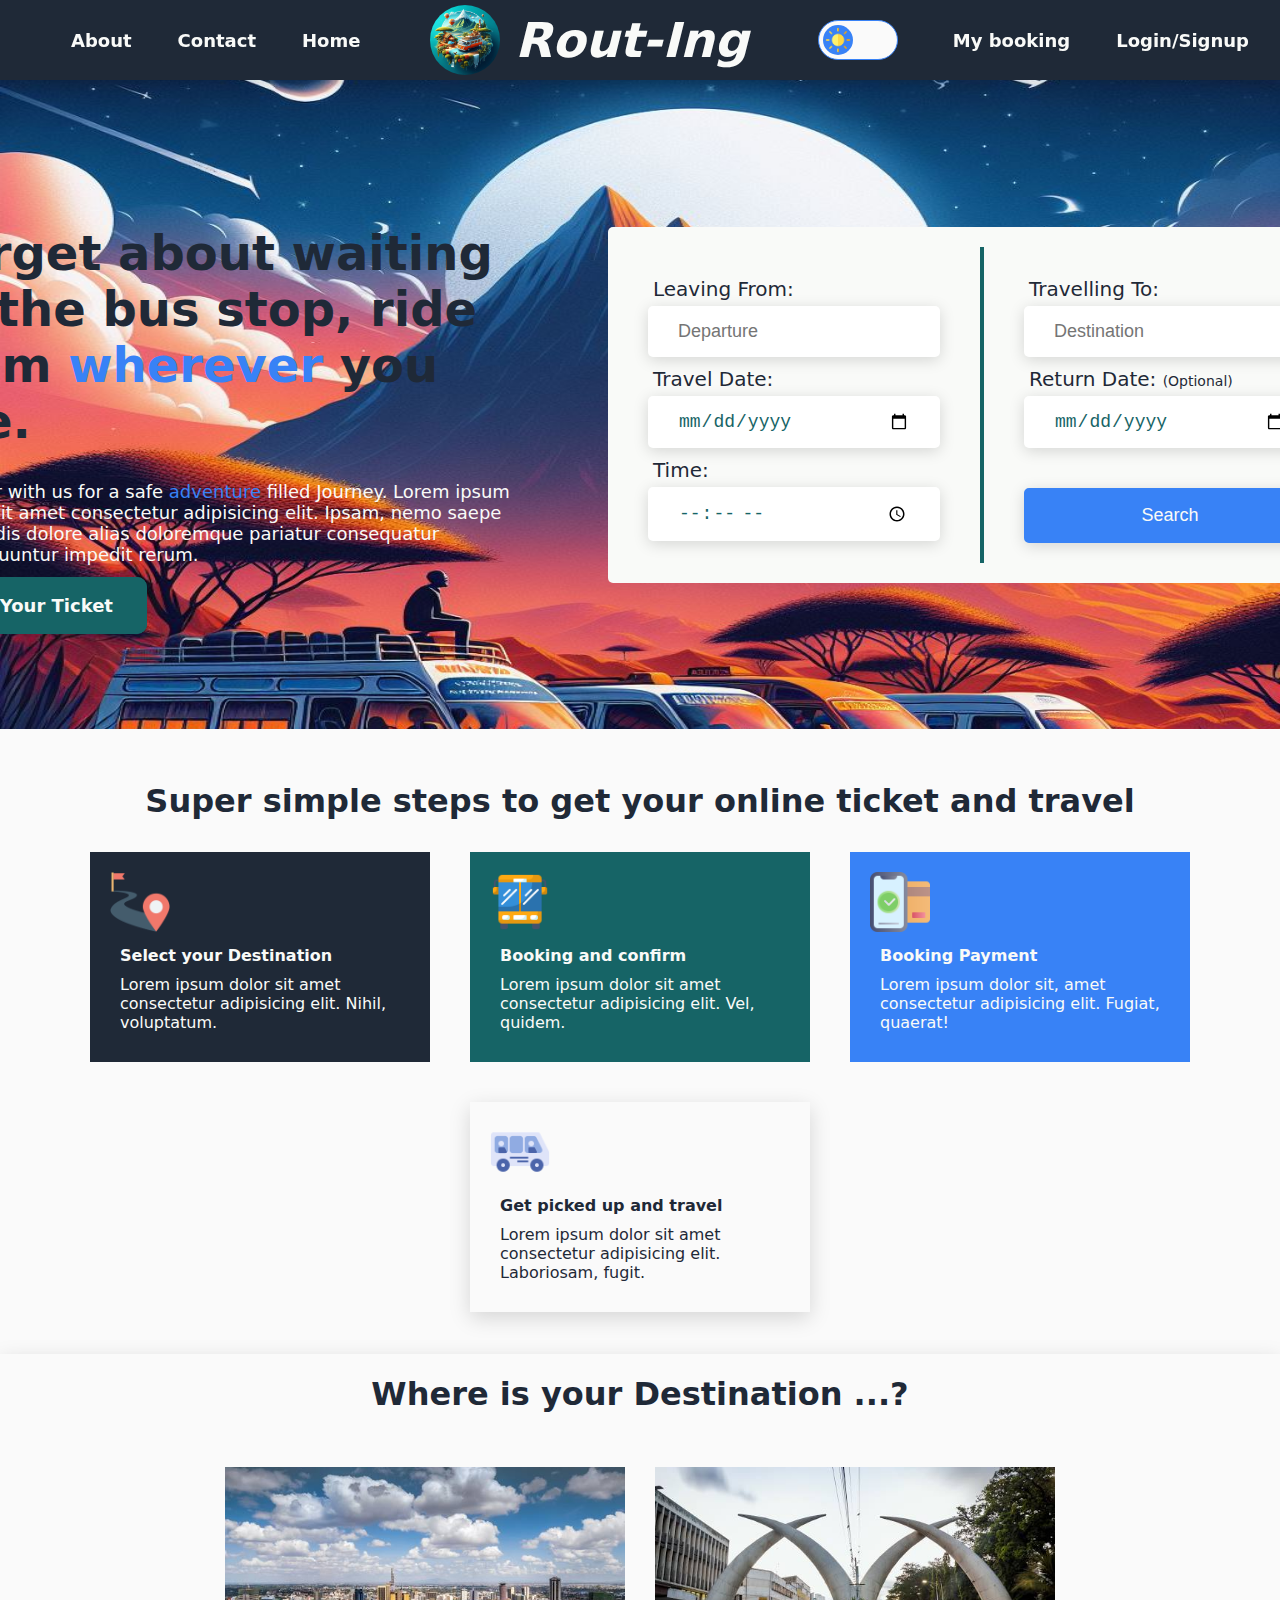
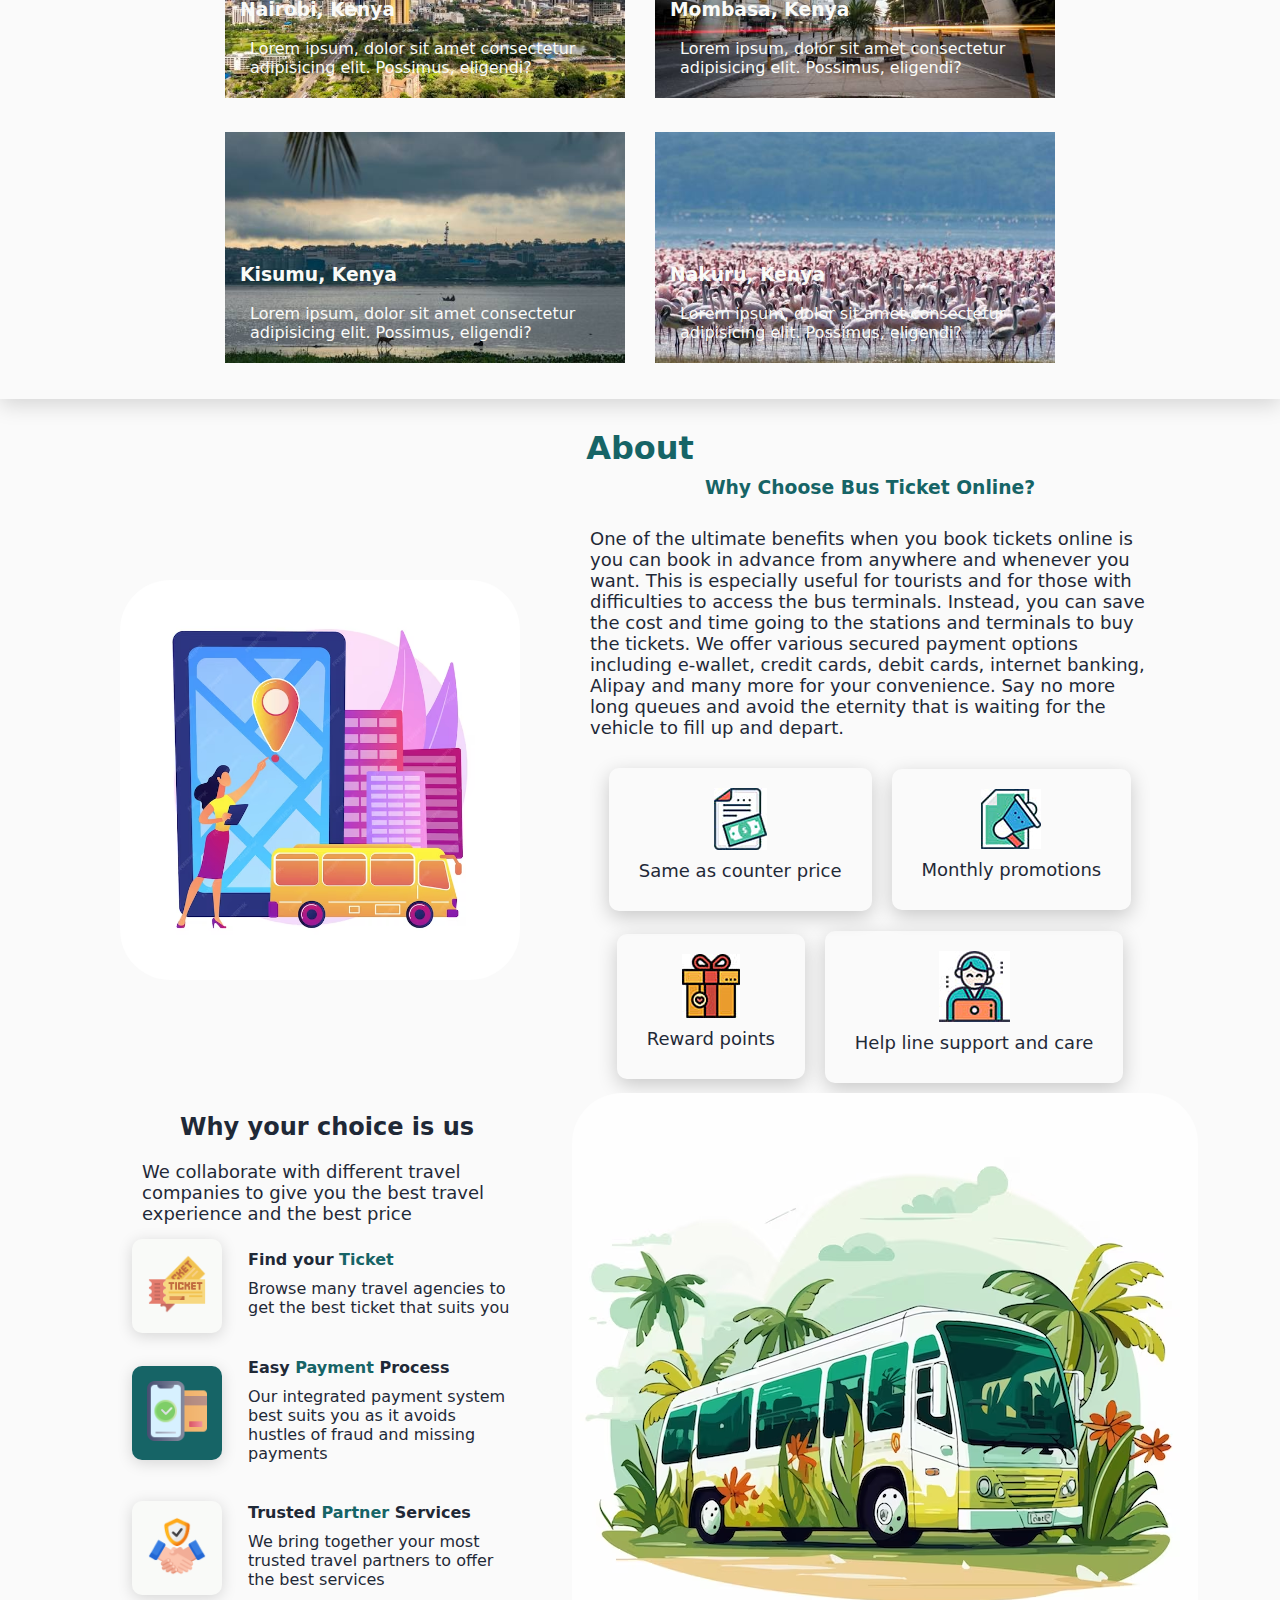
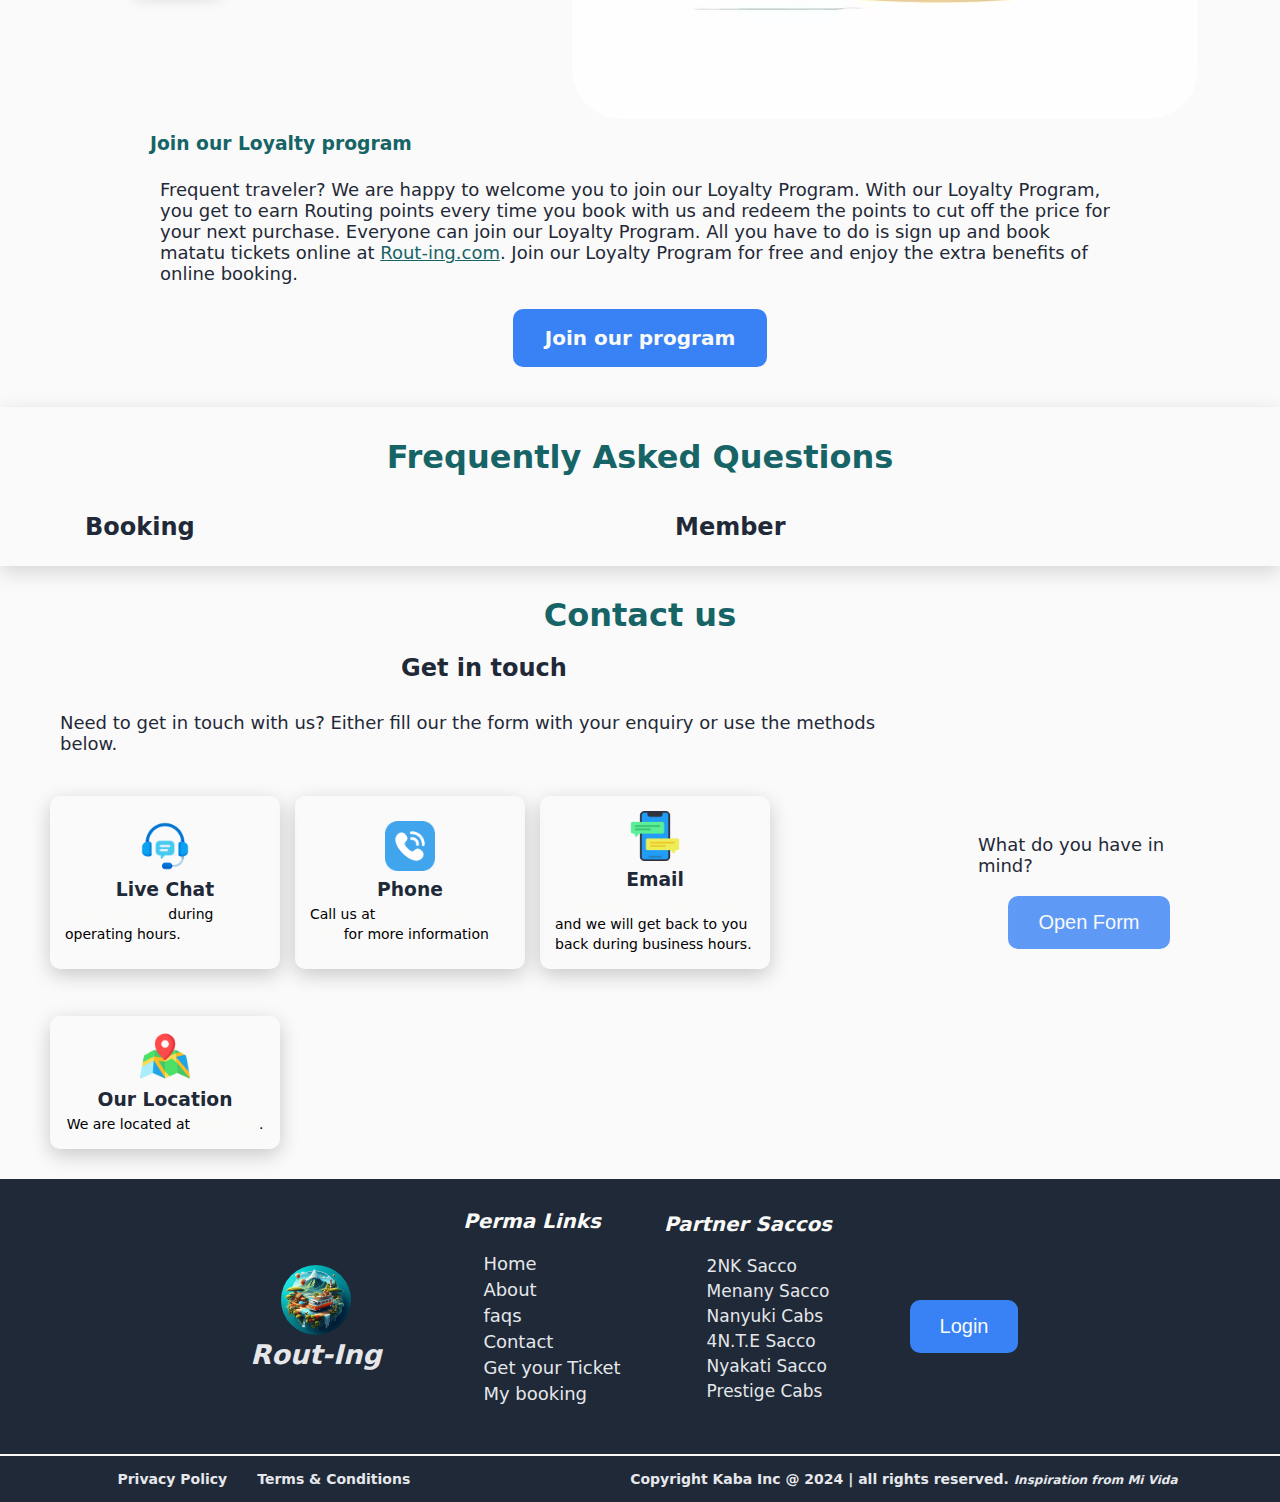
==== commit a8aa1924: "Routing new file features" ====
--- a/index.html
+++ b/index.html
@@ -1,8 +1,10 @@
 <!DOCTYPE html>
 <html lang="en">
+    <!--  -->
 <head>
     <meta charset="UTF-8">
     <meta name="viewport" content="width=device-width, initial-scale=1.0">
+    <link rel="stylesheet" href="https://cdnjs.cloudflare.com/ajax/libs/font-awesome/4.7.0/css/font-awesome.min.css">
     <link rel="preconnect" href="https://fonts.googleapis.com">
     <link rel="preconnect" href="https://fonts.gstatic.com" crossorigin>
     <link href="https://fonts.googleapis.com/css2?family=Roboto:ital,wght@0,100;0,300;0,400;0,500;0,700;0,900;1,100;1,300;1,400;1,500;1,700;1,900&display=swap" rel="stylesheet">
@@ -34,19 +36,30 @@
                 <a href="#"> <h1 class="header-logo">Rout-Ing</h1> </a>
             </div>
             <div class="header-right">
+                <div>
+                    <label class="switch">
+                        <input type="checkbox" class="checkbox">
+                        <span class="slider round">
+                            <div class="d-m">
+                                <img src="Images/dark.png" alt="dark image icon" class="dark-icon">
+                                <img src="Images/light.png" alt="" class="light-icon">
+                            </div>
+                        </span>
+                      </label>
+                </div>
                 <ul>
+                    <li><a href="booked.html">My booking</a></li>
                     <li><a href="form.html">Login/Signup</a></li>
-                    <li><a href="booked.html">My booking</a></li>
                 </ul>
             </div>
         </div>
         <div class="responsive-header">
             <div class="hamburger-icons">
                 <div class="icons">
-                    <img src="Images/bars.svg" alt="hamburger open navbar icon" class="icons-properties" id="open-ham">
+                    <img src="Images/bars.png" alt="hamburger open navbar icon" class="icons-properties" id="open-ham">
                 </div>
                 <div class="icons">
-                    <img src="Images/close.svg" alt="hamburger close navbar icon" class="icons-properties" id="close-ham">
+                    <img src="Images/close-b.png" alt="hamburger close navbar icon" class="icons-properties" id="close-ham">
                 </div>
             </div>
             <div class="resp-logo">
@@ -458,14 +471,6 @@
                 </div>
             </div>
         </div>
-        <div class="payment-modes">
-            <img src="Images/mpesa-logo.png.png" alt="mpesa payment platform" class="payment-mode">
-            <img src="Images/airtel-logo.png" alt="airtel payment platform" class="payment-mode">
-            <img src="Images/pesapal-logo.png" alt="pesapal platform" class="payment-mode">
-            <img src="Images/logo-mastercard.png" alt="mastercard platform" class="payment-mode">
-            <img src="Images/logo-visa.png" alt="visa platform" class="payment-mode">
-            <img src="Images/logo-paypal.png" alt="paypal payment platform" class="payment-mode">
-        </div>
     </main>
 
     <footer>
@@ -483,11 +488,11 @@
                 <div class="subs-links">
                     <ul>
                         <li><a href="#">Home</a></li>
-                        <li><a href="#about">About</a></li>
-                        <li><a href="#faqs">faqs</a></li>
-                        <li><a href="#contact">Contact</a></li>
-                        <li><a href="#">Get your Ticket</a></li>
-                        <li><a href="#contact">My booking</a></li>
+                        <li><a href="index.html#about">About</a></li>
+                        <li><a href="index.html#faqs">faqs</a></li>
+                        <li><a href="index.html#contact">Contact</a></li>
+                        <li><a href="booking.html">Get your Ticket</a></li>
+                        <li><a href="booked.html">My booking</a></li>
                     </ul>
                    
                 </div>
--- a/CSS/style.css
+++ b/CSS/style.css
@@ -5,7 +5,51 @@
     padding-top: 80px;
     display: flex;
     flex-direction: column;
+    background-color: var(--color-bg-light);
 }
 
+body.dark{
+    background-color: var(--color-bg-dark);
+} 
+
+body.dark .booking-form {
+    background-color: var(--color-secondary);
+}
+
+body.dark .booking-form label{
+    color: var(--color-primary);
+
+}
+
+body.dark .container {
+    background-color: var(--color-secondary);
+}
+
+body.dark span {
+    color: var(--color-blue);
+}
+
+body.dark h1,
+body.dark h2,
+body.dark h3,
+body.dark h4,
+body.dark label,
+body.dark p {
+    color: var(--color-primary);
+}
 /* Remember to create the state te color codes as har coded elements and call them to the styling as "--color-bg, --text-color etc" */
 
+/* root section of the body */
+:root {
+    --color-primary: #f9faf8;
+    --color-secondary: #1f2937;
+    --color-alert: #03dac6;
+    --color-success: #166466;
+    --color-blue: #3882f6;
+    --color-white: #fff;
+    --color-light: rgba(255, 255, 255, 0.7);
+    --color-black: #000;
+    --color-bg-light: #fafafa;
+    --color-bg-dark: #292c35;
+}
+
--- a/CSS/header.css
+++ b/CSS/header.css
@@ -8,7 +8,7 @@
     justify-content: space-between;
     align-items: center;
     padding: 0 16px;
-    background-color: #1f2937;
+    background-color: var(--color-secondary);
     box-shadow: 0 3px 15px rgba(0, 0, 0, 0.15);
     z-index: 100;
 }
@@ -20,7 +20,7 @@
 
 .header-right {
     display: flex;
-    gap: 20px;
+    align-items: center;
 }
 
 ul {
@@ -33,21 +33,101 @@
     text-decoration: none;
     font-weight: 600;
     padding: 15px;
-    color: #f7f9fb;
+    color: var(--color-primary);
     font-size: 18px;
     border-radius: 10px;
     transition: 400ms;
 }
 
 ul a:hover {
-    color: #3882f6;
+    color: var(--color-blue);
     padding: 15px;
 }
 
+.switch {
+    position: relative;
+    display: inline-block;
+    width: 80px;
+    height: 40px;
+  }
+  
+  .switch input { 
+    opacity: 0;
+    width: 0;
+    height: 0;
+  }
+  
+  .slider {
+    position: absolute;
+    cursor: pointer;
+    top: 0;
+    left: 0;
+    right: 0;
+    bottom: 0;
+    background-color: var(--color-bg-light);
+    -webkit-transition: .4s;
+    transition: .4s;
+  }
+  
+  .slider:before {
+    position: absolute;
+    content: "";
+    height: 30px;
+    width: 30px;
+    left: 4px;
+    bottom: 4px;
+    background-color: var(--color-blue);
+    -webkit-transition: .4s;
+    transition: .4s;
+  }
+  
+  input:checked + .slider {
+    background-color: var(--color-bg-dark);
+  }
+  
+  input:focus + .slider {
+    box-shadow: 0 0 1px var(--color-blue);
+  }
+  
+  input:checked + .slider:before {
+    -webkit-transform: translateX(40px);
+    -ms-transform: translateX(40px);
+    transform: translateX(40px);
+  }
+  
+  /* Rounded sliders */
+  .slider.round {
+    border-radius: 34px;
+    border: 1px solid var(--color-blue);
+  }
+  
+  .slider.round:before {
+    border-radius: 50%;
+  }
+
+  .d-m {
+    position: relative;
+  }
+
+  .light-icon {
+    position: absolute;
+    height: 26px;
+    top: 6px;
+    left: 6px;
+  }
+
+  .dark-icon {
+    position: absolute;
+    height: 24px;
+    right: 8px;
+    top: 7px;
+    display: none;
+  }
+
 .login {
-    background-color: #1f2937;
-    border: 1px solid #1f2937;
-    color: white;
+    background-color: var(--color-secondary);
+    border: 1px solid var(--color-secondary);
+    color: var(--color-white);
     padding: 15px 30px;
     border-radius: 10px;
     font-size: 18px;
@@ -56,7 +136,7 @@
 }
 
 .login:hover {
-    background-color: white;
-    color: #1f2937;
-    border: 1px solid #1f2937;
+    background-color: var(--color-white);
+    color: var(--color-secondary);
+    border: 1px solid var(--color-secondary);
 }--- a/CSS/main.css
+++ b/CSS/main.css
@@ -35,17 +35,17 @@
 .hero-left h1{
     font-size: 48px;
     font-weight: 900;
-    color: #1f2937;
+    color: var(--color-secondary);
     width: 600px;
 }
 
 .hero-section span {
-    color: #3882f6;
+    color: var(--color-blue);
 }
 
 .hero-left p {
     font-size: 18px;
-    color: #f9faf8;
+    color: var(--color-primary);
     width: 600px;
     margin-bottom: 30px;
 }
@@ -53,22 +53,22 @@
 .hero-btn {
     padding: 16px 32px;
     font-size: 18px;
-    border: 2px solid #166466;
-    border-radius: 10px;
-    color: #f9faf8;
-    background-color: #166466;
+    border: 2px solid var(--color-success);
+    border-radius: 10px;
+    color: var(--color-primary);
+    background-color: var(--color-success);
     transition: 400ms;
 }
 
 .hero-btn:hover {
     background-color: transparent;
-    color: #f9faf8;
-    border: 2px solid #3882f6;
+    color: var(--color-primary);
+    border: 2px solid var(--color-blue);
 }
 
 .booking-form {
     padding: 20px;
-    background-color: #f9faf8;
+    background-color: var(--color-primary);
     border-radius: 5px;
 }
 
@@ -79,7 +79,7 @@
 }
 
 .boundary {
-    border: 2px solid #166466;
+    border: 2px solid var(--color-success);
 }
 
 .form-content {
@@ -89,21 +89,21 @@
 }
 
 .form-content label {
-    color: #1f2937;
+    color: var(--color-secondary);
     font-size: 20px;
     padding: 5px;
     margin-top: 5px;
 }
 
 .form-content label span{
-    color: #1f2937;
+    color: var(--color-secondary);
     font-size: 14px;
 }
 
 .form-content input {
     padding: 15px 30px;
     font-size: 18px;
-    color: #166466;
+    color: var(--color-success);
     border-radius: 5px;
     border: none;
     box-shadow: 0 3px 15px rgba(0, 0, 0, 0.15);
@@ -111,15 +111,15 @@
 
 .form-content input[type="submit"] {
     margin-top: 40px;
-    color: #f9faf8;
-    background-color: #3882f6;
-    border: 2px solid #3882f6;
+    color: var(--color-primary);
+    background-color: var(--color-blue);
+    border: 2px solid var(--color-blue);
     transition: 400ms;
 }
 
 .form-content input[type="submit"]:hover {
     background-color: transparent;
-    color: #3882f6;
+    color: var(--color-blue);
 }
 
 .steps-section {
@@ -137,12 +137,12 @@
 
 .steps-section h1 {
     text-align: center;
-    color: #1f2937;
+    color: var(--color-secondary);
 }
 
 .step {
-    background-color: #166466;
-    color: #f9faf8;
+    background-color: var(--color-success);
+    color: var(--color-primary);
     padding: 20px;
     width: 300px;
     
@@ -162,28 +162,28 @@
 }
 
 .step.select {
-    background-color: #1f2937;
+    background-color: var(--color-secondary);
 }
 
 .step.pay {
-    background-color: #3882f6;
+    background-color: var(--color-blue);
 }
 
 .step.pick {
-    background: #f9faf8;
-    color: #1f2937;
+    background: transparent;
+    color: var(--color-secondary);
     box-shadow: 0 6px 20px rgba(0, 0, 0, 0.15);
 }
 
 .destination-section {
     display: flex;
     flex-direction: column;
-    background-color: #f9faf8;
+    box-shadow: 0 6px 20px rgba(0, 0, 0, 0.15);
 }
 
 .sub-title {
     text-align: center;
-    color: #1f2937;
+    color: var(--color-secondary);
 }
 
 .sub-destination-section {
@@ -208,14 +208,14 @@
     position: absolute;
     bottom: 15px;
     left: 15px;
-    color: #f9faf8;
+    color: var(--color-primary);
 }
 
 .sub-right-section {
     display: flex;
     flex-wrap: wrap;
     gap: 16px;
-    border: 1px solid #1f2937;
+    border: 1px solid var(--color-secondary);
 }
 
 .about-section {
@@ -224,7 +224,7 @@
 
 .about-section h1 {
     text-align: center;
-    color: #166466;
+    color: var(--color-success);
     margin: 0;
 }
 
@@ -246,17 +246,18 @@
 }
 
 .about-subs h3 {
-    color: #166466;
+    color: var(--color-success);
     margin: 0;
 }
 
 .about-subs p{
     font-size: 18px;
-    color: #1f2937;
+    color: var(--color-secondary);
 }
 
 .about-subs-img {
     width: 400px;
+    border-radius: 50px;
 }
 
 .about-sub {
@@ -289,11 +290,11 @@
 
 .about-left h2 {
     text-align: center;
-    color: #1f2937;
+    color: var(--color-secondary);
 }
 
 .about-left p {
-    color: #1f2937;
+    color: var(--color-secondary);
     font-size: 18px;
     margin-bottom: 15px;
 }
@@ -308,14 +309,14 @@
 
 .sub-image {
     width: 60px;
-    background-color: #166466;
+    background-color: var(--color-success);
     padding: 15px;
     border-radius: 10px;
     box-shadow:  0 3px 15px rgba(0, 0, 0, 0.15);
 }
 
 .sub-image.odd{
-    background-color: #f9faf8;
+    background-color: var(--color-primary);
 }
 
 .content-image {
@@ -323,18 +324,22 @@
 }
 
 .sub-info h4 {
-    color: #1f2937;
+    color: var(--color-secondary);
 }
 
 .sub-info h4 span {
-    color: #166466;
+    color: var(--color-success);
     margin-bottom: 10px;
 }
 
 .sub-info p {
     font-size: 16px;
-    color: #1f2937;
+    color: var(--color-secondary);
     font-weight: 500;
+}
+
+.about-image {
+    border-radius: 50px;
 }
 
 .loyalty {
@@ -346,25 +351,25 @@
 }
 
 .loyalty h3 {
-    color: #166466;
+    color: var(--color-success);
     margin: 0;
 }
 
 .loyalty p {
     font-size: 18px;
-    color: #1f2937;
+    color: var(--color-secondary);
 }
 
 .loyalty span {
-    color: #166466;
+    color: var(--color-success);
     text-decoration: underline;
 }
 
 .loyalty-btn {
     padding: 15px 30px;
-    background-color: #3882f6;
-    border: 2px solid #3882f6;
-    color: #f9faf8;
+    background-color: var(--color-blue);
+    border: 2px solid var(--color-blue);
+    color: var(--color-primary);
     font-size: 20px;
     border-radius: 10px;
     align-self: center;
@@ -372,19 +377,19 @@
 }
 
 .loyalty-btn:hover {
-    color: #3882f6;
+    color: var(--color-blue);
     background-color: transparent;
 }
 
 .faqs-section {
-    background-color: #f9faf8;
     display: flex;
     flex-direction: column;
     padding: 10px 50px;
+    box-shadow: 0 6px 20px rgba(0, 0, 0, 0.15);
 }
 
 .faqs-title {
-    color: #166466;
+    color: var(--color-success);
     text-align: center;
 }
 
@@ -398,7 +403,7 @@
 }
 
 .sub-content-title {
-    color: #1f2937;
+    color: var(--color-secondary);
     margin: 5px;
     cursor: pointer;
 }
@@ -419,15 +424,15 @@
 }
 
 .sub-faqs-top h4 {
-    color: #1f2937;
+    color: var(--color-secondary);
     cursor: pointer;
     padding: 5px;
 }
 
 .sub-faqs-top h4 span {
-    color: #3882f6;
-    background-color: #f9faf8;
-    border: 2px solid #3882f6;
+    color: var(--color-blue);
+    background-color: var(--color-primary);
+    border: 2px solid var(--color-blue);
     border-radius: 50px;
     padding: 3px 6px;
     margin-right: 3px;
@@ -435,7 +440,7 @@
 
 .sub-faqs-bottom {
     margin-top: 0px;
-    background-color: #f9faf8;
+    background-color: var(--color-primary);
     padding: 5px 10px;
     line-height: 20px;
     border-radius: 10px;
@@ -460,7 +465,7 @@
 }
 
 .contact-title{
-    color: #166466;
+    color: var(--color-success);
     margin: 0;
     text-align: center;
 }
@@ -474,11 +479,11 @@
 }
 
 .left-title {
-    color: #1f2937;
+    color: var(--color-secondary);
 }
 
 .contact-info {
-    color: #1f2937;
+    color: var(--color-secondary);
     font-size: 18px;
     text-wrap: wrap;
 }
@@ -509,7 +514,7 @@
     font: 16px;
     margin: 0;
     margin-top: 4px;
-    color: #1f2937;
+    color: var(--color-secondary);
 }
 
 .c-info {
@@ -528,7 +533,7 @@
 }
 
 .c-info-link:hover{
-    color: #3882f6;
+    color: var(--color-blue);
 }
 
 .contact-right {
@@ -548,15 +553,15 @@
 
 .contact-form-info {
     font-size: 18px;
-    color: #1f2937;
+    color: var(--color-secondary);
     margin: 0;
 }
 
 .open-form {
     padding: 15px 30px;
     margin-top: 20px;
-    background-color: #3882f6;
-    color: #f9faf8;
+    background-color: var(--color-blue);
+    color: var(--color-primary);
     font-size: 20px;
     border: none;
     border-radius: 10px;
@@ -591,14 +596,14 @@
     display: flex;
     /* justify-content: space-between; */
     gap: 140px;
-    color: #166466;
+    color: var(--color-success);
     font-size: 18px;
     font-weight: bold;
 }
 
 .input-fields{
     margin-top: 5px;
-    color: #166466;
+    color: var(--color-success);
     display: flex;
     justify-content: space-between;
     gap: 30px;
@@ -607,7 +612,7 @@
 
 .first-name, .second-name {
     padding: 10px;
-    color: #166466;
+    color: var(--color-success);
     background-color: white;
     font-size: 16px;
     border-radius: 10px;
@@ -623,7 +628,7 @@
 
 .contact-details input{
     border-radius: 10px;
-    color: #166466;
+    color: var(--color-success);
     border: none;
     padding: 10px;
     font-size: 16px;
@@ -633,7 +638,7 @@
 
 .contact-details textarea {
     border-radius: 10px;
-    color: #166466;
+    color: var(--color-success);
     border: none;
     padding: 5px;
     font-size: 16px;
@@ -642,7 +647,7 @@
 
 .contact-details label{
     font-weight: bold;
-    color: #166466;
+    color: var(--color-success);
     font-size: 18px;
     margin-top: 5px;
 }
@@ -656,8 +661,8 @@
 .form-submit {
     padding: 15px 30px;
     margin-top: 20px;
-    background-color: #3882f6;
-    color: #f9faf8;
+    background-color: var(--color-blue);
+    color: var(--color-primary);
     font-size: 20px;
     border: none;
     border-radius: 10px;
@@ -666,19 +671,6 @@
 }
 
 .form-submit:hover {
-    color: #f9faf8;
-    background-color: #166466;
-}
-
-.payment-modes {
-    background-color: #f9faf8;
-    display: flex;
-    justify-content: center;
-    align-items: center;
-    gap: 15px;
-}
-
-.payment-mode {
-    width: 70px;
-
+    color: var(--color-primary);
+    background-color: var(--color-success);
 }--- a/CSS/booked.css
+++ b/CSS/booked.css
@@ -1,13 +1,11 @@
 .booked {
     height: 100%;
-    background-color: #fff;
     padding: 30px 50px;
     display: flex;
     flex-direction: column;
     justify-content: center;
     align-items: center;
     gap: 15px;
-
 }
 
 .booked-titles {
@@ -17,33 +15,33 @@
 
 .booked-titles h1 {
     margin: 0;
-    color: #1f2937;
+    color: var(--color-secondary);
 }
 
 .booked-titles p {
-    color: #1f2937;
+    color: var(--color-secondary);
 }
 
 .check-booking {
-    background-color: #f9faf8;
+    /* background-color: var(--color-primary); */
     padding: 30px 50px;
     display: flex;
     justify-content: space-evenly;
     align-items: center;
-    box-shadow: 0 3px 10px rgba(0, 0, 0, 0.1);
+    box-shadow: 0 6px 30px rgba(0, 0, 0, 0.1);
     gap: 20px;
 }
 
 .check-booking label {
     font-size: 18px;
-    color: #1f2937;
+    color: var(--color-secondary);
     padding-bottom: 10px;
     margin-right: 20px;
 }
 
 .check-booking input {
     font-size: 18px;
-    color: #166466;
+    color: var(--color-success);
     padding: 10px 30px;
     margin-top: 10px;
     border: none;
@@ -80,7 +78,7 @@
 }
 
 .verify-no {
-    color: #166466;
+    color: var(--color-success);
     background-color: transparent;
     font-size: 16px;
     padding: 5px 10px;
@@ -91,15 +89,15 @@
 }
 
 .verify-no:hover {
-    color: #3882f6;
+    color: var(--color-blue);
 }
 
 .check-booking input[type="submit"],
 .submit-ref input[type="submit"]{
     padding: 15px 30px;
     font-size: 18px;
-    color: #f9faf8;
-    background-color: #3882f6;
+    color: var(--color-primary);
+    background-color: var(--color-blue);
     border: none;
     border-radius: 10px;
     transition: 400ms;
@@ -108,8 +106,8 @@
 
 .check-booking input[type="submit"]:hover,
 .submit-ref input[type="submit"]:hover{
-    background-color: #1f2937;
-    color: #f9faf8;
+    background-color: var(--color-secondary);
+    color: var(--color-primary);
 }
 
 .otp {
@@ -126,18 +124,18 @@
 
 .verify-email label{
     font-size: 18px;
-    color: #1f2937;
+    color: var(--color-secondary);
 }
 
 .assistance {
-    border: 2px solid #166466;
+    border: 2px solid var(--color-success);
     padding: 20px;
     border-radius: 5px;
     margin-top: 10px;
 }
 
 .assistance a {
-    color: #166466;
+    color: var(--color-success);
     font-size: 16px;
     font-weight: normal;
     text-decoration: underline;
--- a/CSS/responsive.css
+++ b/CSS/responsive.css
@@ -1,6 +1,6 @@
 /* header */
 .responsive-header {
-    background-color: #f7f9fb;
+    background-color: var(--color-secondary);
     position: fixed;
     top: 0;
     right: 0;
@@ -12,7 +12,7 @@
     align-items: center;
     padding: 0 20px;
     display: none;
-    color: #1f2937;
+    color: var(--color-primary);
     box-shadow: 0 6px 20px rgba(0, 0, 0, 0.15);
 
 }
@@ -34,7 +34,7 @@
 }
 
 .resp-logo a{
-    color: #1f2937;
+    color: var(--color-primary);
 }
 
 .resp-img {
@@ -65,11 +65,11 @@
         position: absolute;
         right: 0;
         top: 78px;
-        flex-direction: column-reverse;
+        flex-direction: row-reverse;
         align-items: center;
-        justify-content: flex-end;
-        padding-top: 60px;
-        height: calc(50vh - 78px);
+        justify-content: center;
+        /* padding-top: 60px; */
+        height: calc(30vh - 78px);
         box-shadow: 0 3px 15px rgba(0, 0, 0, 0.15);
         z-index: 100;
     }
@@ -117,6 +117,7 @@
   @media screen and (max-width: 750px) {
     .hero-section {
         padding: 15px 30px;
+        height: 60vh;
     }
 
     .hero-left, .hero-right {
@@ -170,10 +171,6 @@
         width: 170px;
     }
 
-    .footer-more {
-        flex-direction: column;
-    }
-
     .footer-login {
         display: none;
     }
@@ -210,31 +207,41 @@
 
   /* smallest screens */
   @media screen and (max-width: 600px){
+    .navigation-items{ 
+        flex-direction: column;
+        justify-content: flex-start;
+        height: calc(40vh - 78px);
+    }
+
     .hero-section {
         flex-direction: column;
-        height: 80vh;
-    }
-
-    /*.form-contents {
+        height: 100vh;
+    }
+
+    .form-contents {
          flex-direction: column; 
-    }*/
+    }
 
     .hero-left{
-        width: 500px;
+        width: auto;
     }
 
     .hero-left h1 {
-        width: 500px;
+        width: auto;
     }
 
     .hero-left p {
         font-size: 16px;
-        width: 500px;
+        width: auto;
     }
 
     .about-image {
         width: auto;
         display: none;
+    }
+
+    .footer-more {
+        flex-direction: column;
     }
   }
 
@@ -278,4 +285,62 @@
     .form-header {
         flex-direction: column;
     }
+}
+
+/* Pay confirm page */
+@media screen and (max-width: 992px) {
+    .content {
+        flex-direction: column;
+    }
+
+    .confirm-content h1 {
+        font-size: 30px;
+    }
+
+    .confirm-content h2 {
+        font-size: 24px;
+    }
+
+}
+
+@media screen and (max-width: 750px) {
+    .content {
+        padding: 0;
+    }
+    
+    .dates,
+    .user-seats{
+        flex-direction: column;
+        gap: 5px;
+    }
+
+    .details-content .trip-info {
+        width: auto;
+        padding: 0;
+        font-size: 16px;
+    }
+
+    .details-content .trip-buttons {
+        flex-direction: column;
+        justify-content: center;
+        align-items: flex-start;
+        gap: 5px;
+        font-size: 16px;
+    }
+}
+
+@media screen and (max-width: 600px) {
+    .ticket-content {
+        flex-direction: column;
+    }
+
+    .details-content .trip-info {
+        width: auto;
+    }
+}
+
+@media screen and (max-width: 450px) {
+    .details-content .trip-info {
+        width: auto;
+    }
 }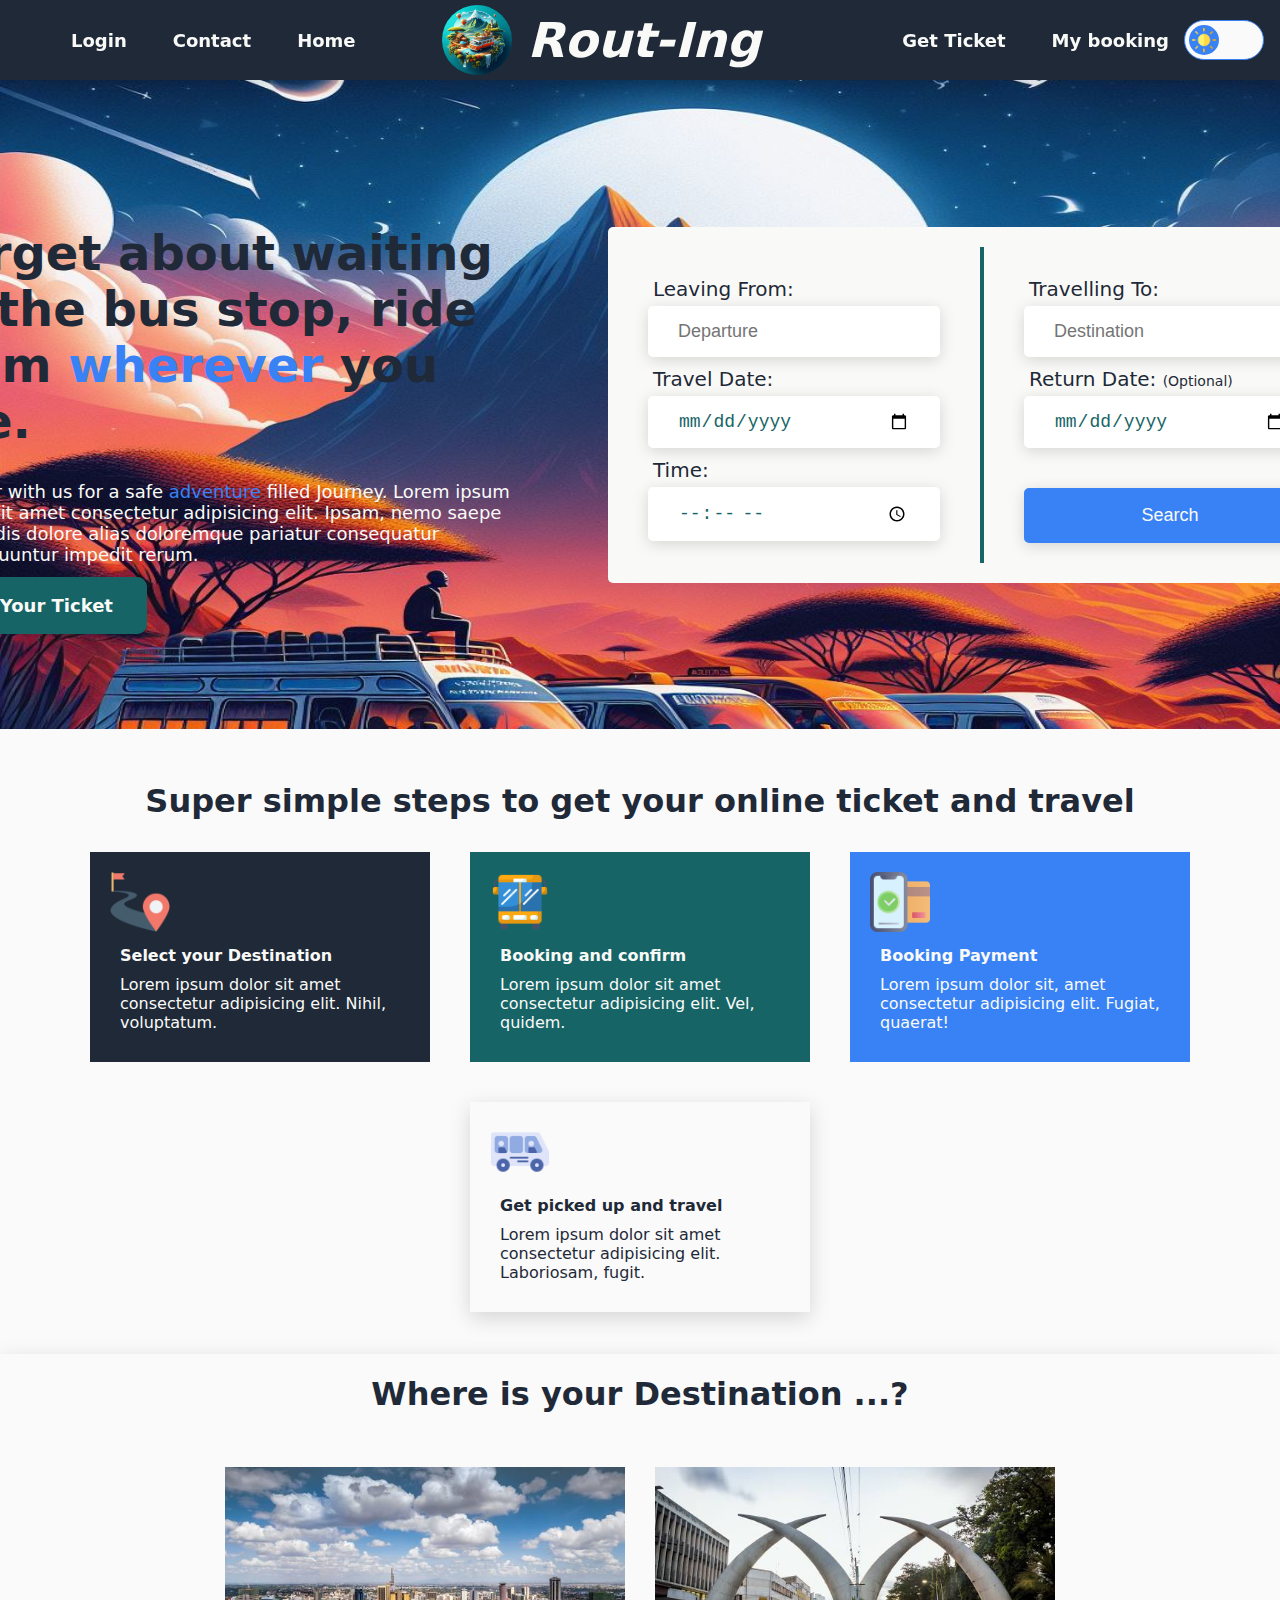
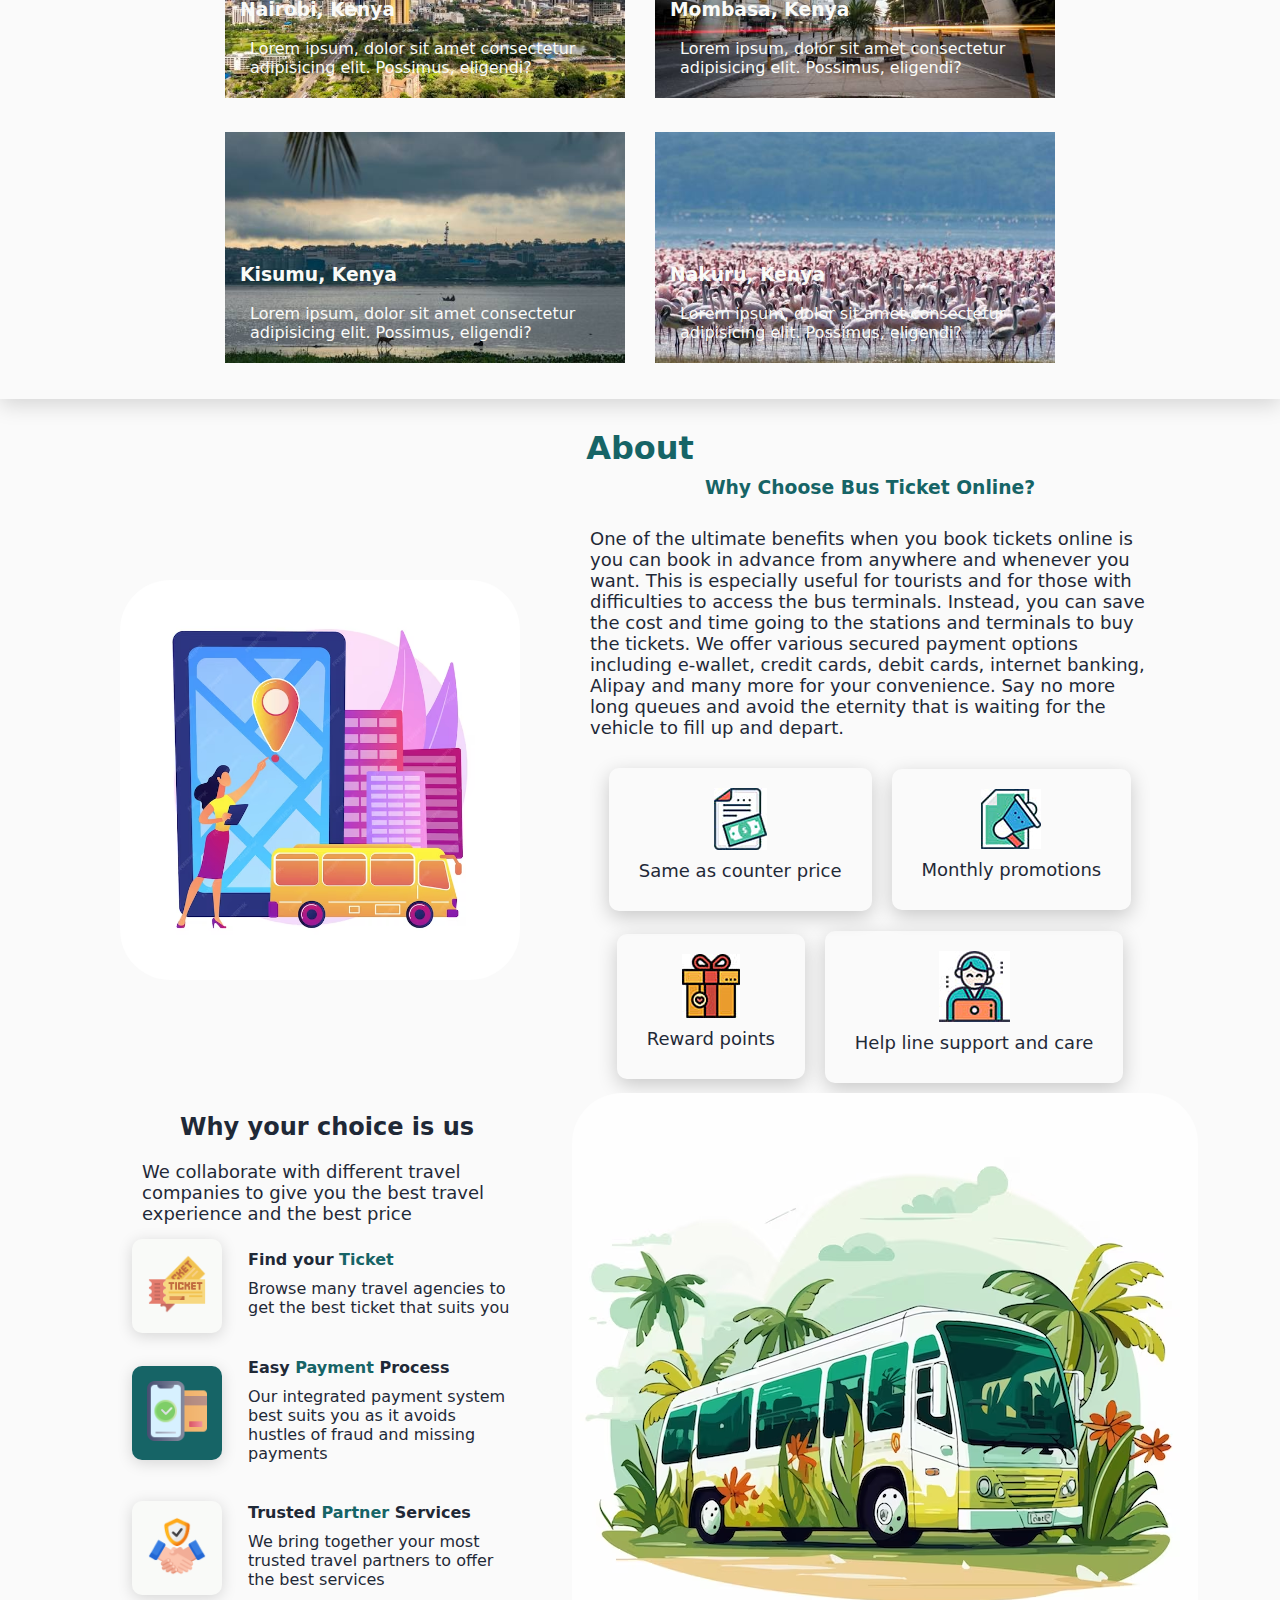
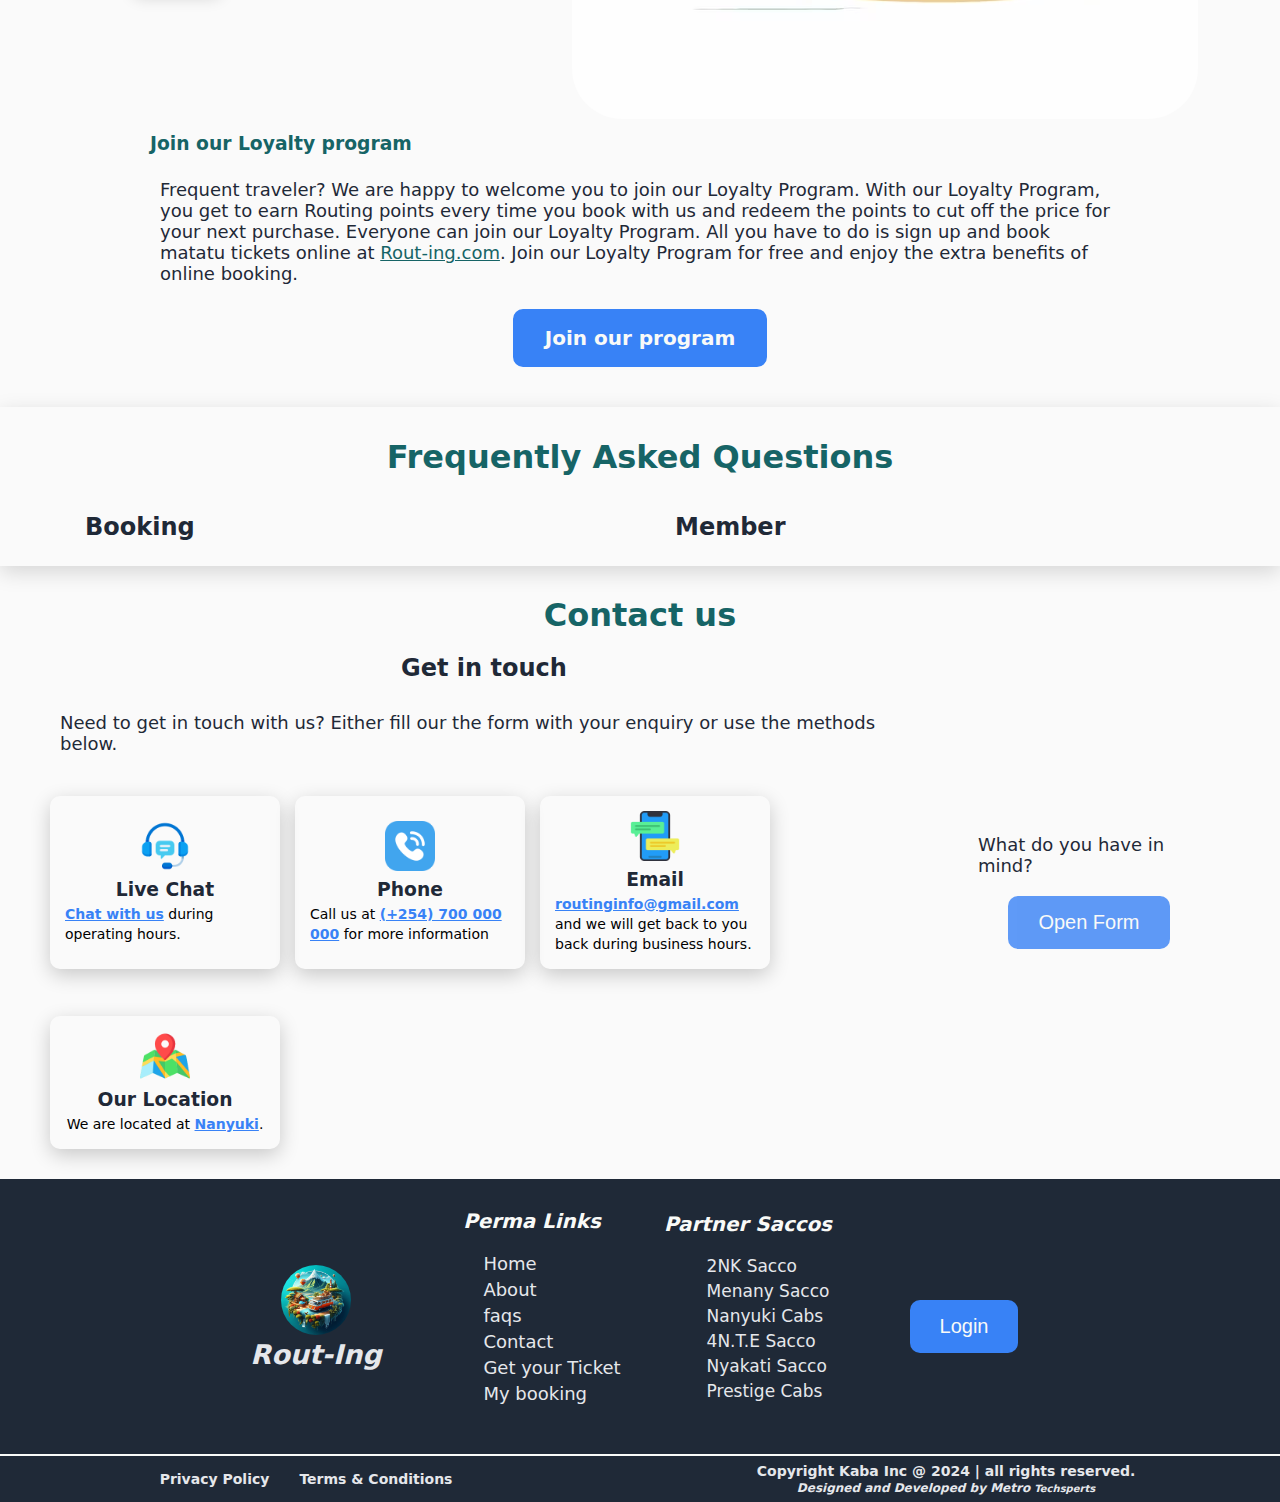
==== commit 2cc5209d: "Routing feature revise" ====
--- a/index.html
+++ b/index.html
@@ -26,7 +26,7 @@
         <div class="navigation-items">
             <div class="header-left">
                 <ul>
-                    <li><a href="#about">About</a></li>
+                    <li><a href="form.html">Login</a></li>
                     <li><a href="#contact">Contact</a></li>
                     <li><a href="#">Home</a></li>
                 </ul>
@@ -36,6 +36,10 @@
                 <a href="#"> <h1 class="header-logo">Rout-Ing</h1> </a>
             </div>
             <div class="header-right">
+                <ul>
+                    <li><a href="booking.html">Get Ticket</a></li>
+                    <li><a href="booked.html">My booking</a></li>
+                </ul>
                 <div>
                     <label class="switch">
                         <input type="checkbox" class="checkbox">
@@ -47,10 +51,6 @@
                         </span>
                       </label>
                 </div>
-                <ul>
-                    <li><a href="booked.html">My booking</a></li>
-                    <li><a href="form.html">Login/Signup</a></li>
-                </ul>
             </div>
         </div>
         <div class="responsive-header">
@@ -523,7 +523,8 @@
                 <a href="#" class="footer-link">Terms & Conditions</a>
             </div>
             <div class="footer-text">
-                Copyright Kaba Inc &#064; 2024 | all rights reserved. <i>Inspiration from Mi Vida</i>
+                Copyright Kaba Inc &#064; 2024 | all rights reserved. 
+                <br><span><i>Designed and Developed by Metro <small>Techsperts</small></i></span>
             </div>
         </div>
     </footer>
--- a/CSS/main.css
+++ b/CSS/main.css
@@ -409,7 +409,6 @@
 }
 
 .sub-faqs {
-    background-color: white;
     padding: 10px;
     border-radius: 10px;
     box-shadow: 0 6px 20px rgba(0, 0, 0, 0.15);
@@ -440,11 +439,10 @@
 
 .sub-faqs-bottom {
     margin-top: 0px;
-    background-color: var(--color-primary);
     padding: 5px 10px;
     line-height: 20px;
     border-radius: 10px;
-    box-shadow: 0 2px 5px rgba(0, 0, 0, 0.1);
+    box-shadow: 0 6px 15px rgba(0, 0, 0, 0.1);
     margin-bottom: 5px;
     display: none;
 }
@@ -522,6 +520,10 @@
     margin: 0;
     margin-top: 4px;
     line-height: 20px;
+}
+
+.c-info a {
+    color: var(--color-blue);
 }
 
 .c-info-link{
--- a/CSS/responsive.css
+++ b/CSS/responsive.css
@@ -65,7 +65,7 @@
         position: absolute;
         right: 0;
         top: 78px;
-        flex-direction: row-reverse;
+        flex-direction: row;
         align-items: center;
         justify-content: center;
         /* padding-top: 60px; */
@@ -117,7 +117,7 @@
   @media screen and (max-width: 750px) {
     .hero-section {
         padding: 15px 30px;
-        height: 60vh;
+        height: 80vh;
     }
 
     .hero-left, .hero-right {
@@ -203,6 +203,10 @@
     .loyalty {
         padding: 0;
     }
+
+    .contact-right {
+        padding: 0;
+    }
   }
 
   /* smallest screens */
@@ -242,6 +246,36 @@
 
     .footer-more {
         flex-direction: column;
+    }
+  }
+
+  @media screen and (max-width: 450px){
+    .hero-left h1 {
+        font-size: 26px;
+    }
+
+    .steps-section h1 {
+        font-size: 25px;
+    }
+
+    .destination-section h1 {
+        font-size: 25px;
+    }
+
+    .about-section h1{
+        font-size: 25px;
+    }
+
+    .about-section h2 {
+        font-size: 23px;
+    }
+
+    .faqs-section h1 {
+        font-size: 25px;
+    }
+
+    .contact-setion h1 {
+        font-size: 25px;
     }
   }
 
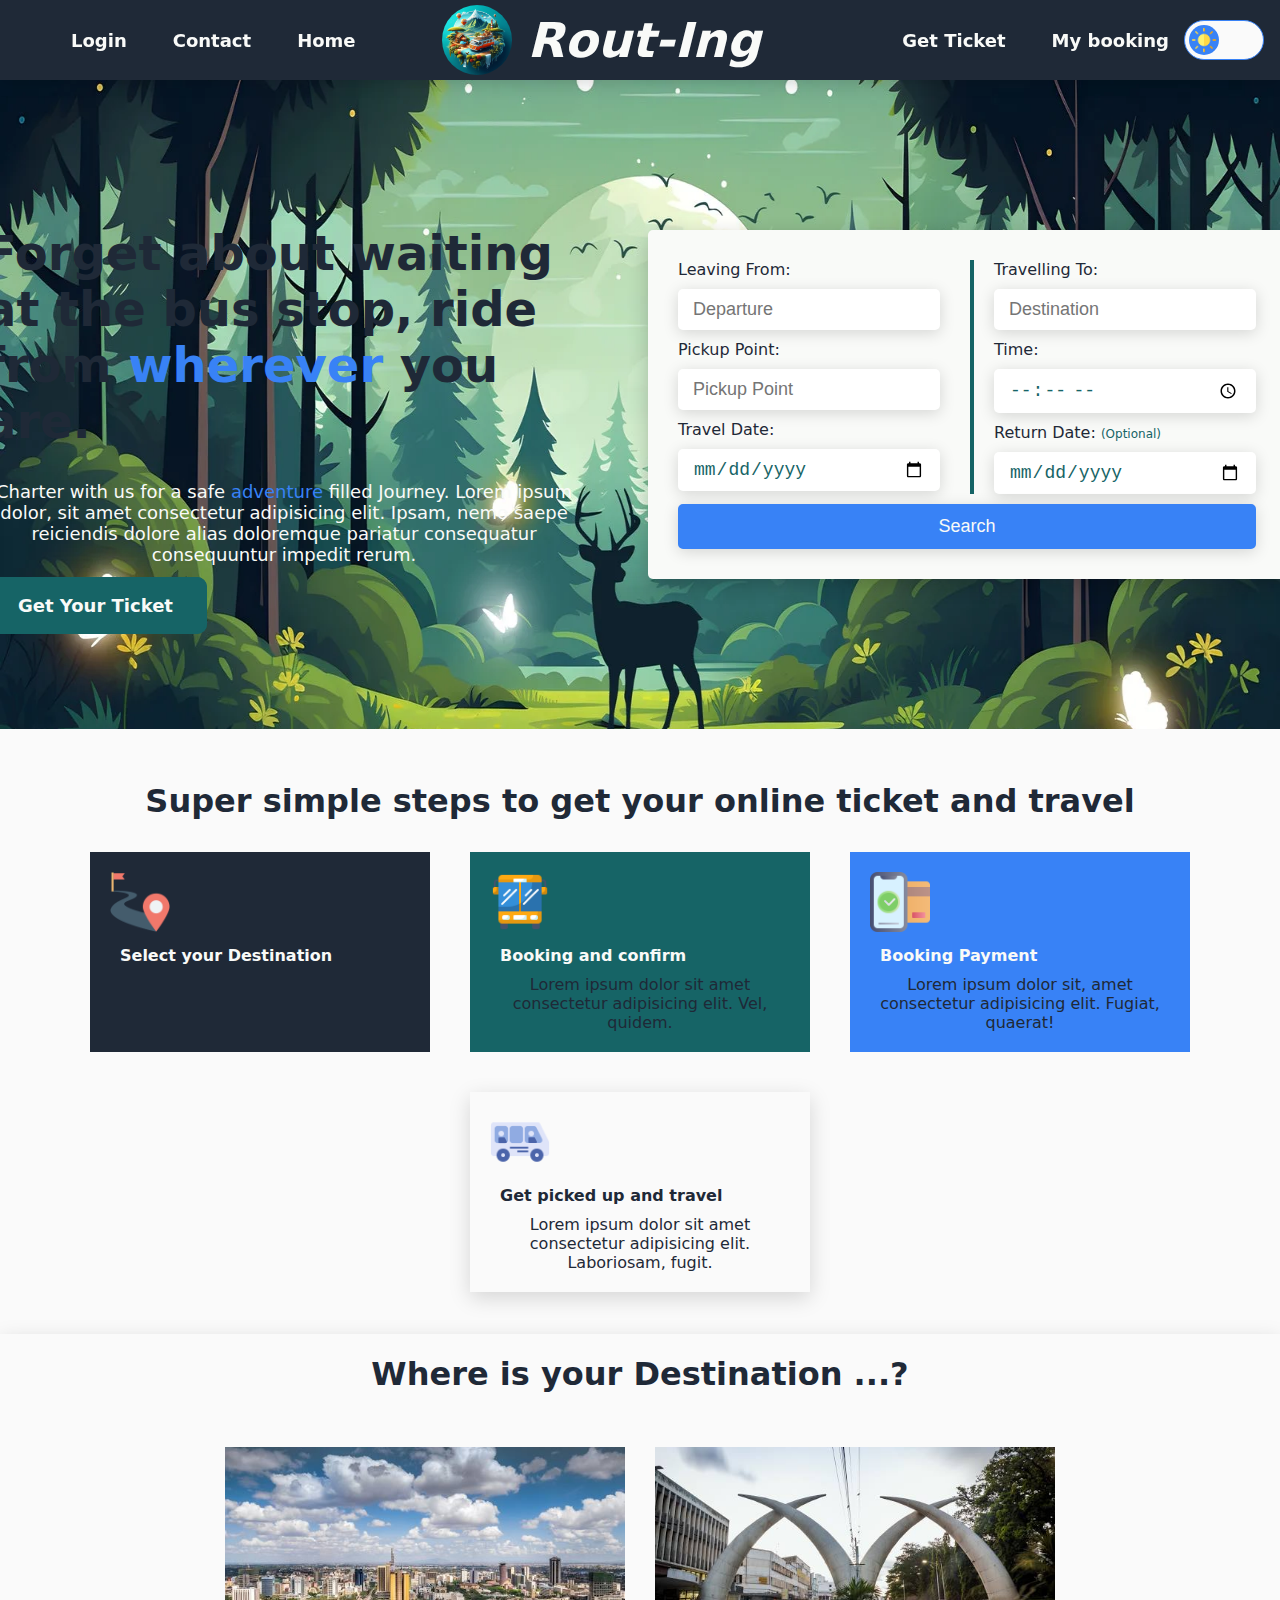
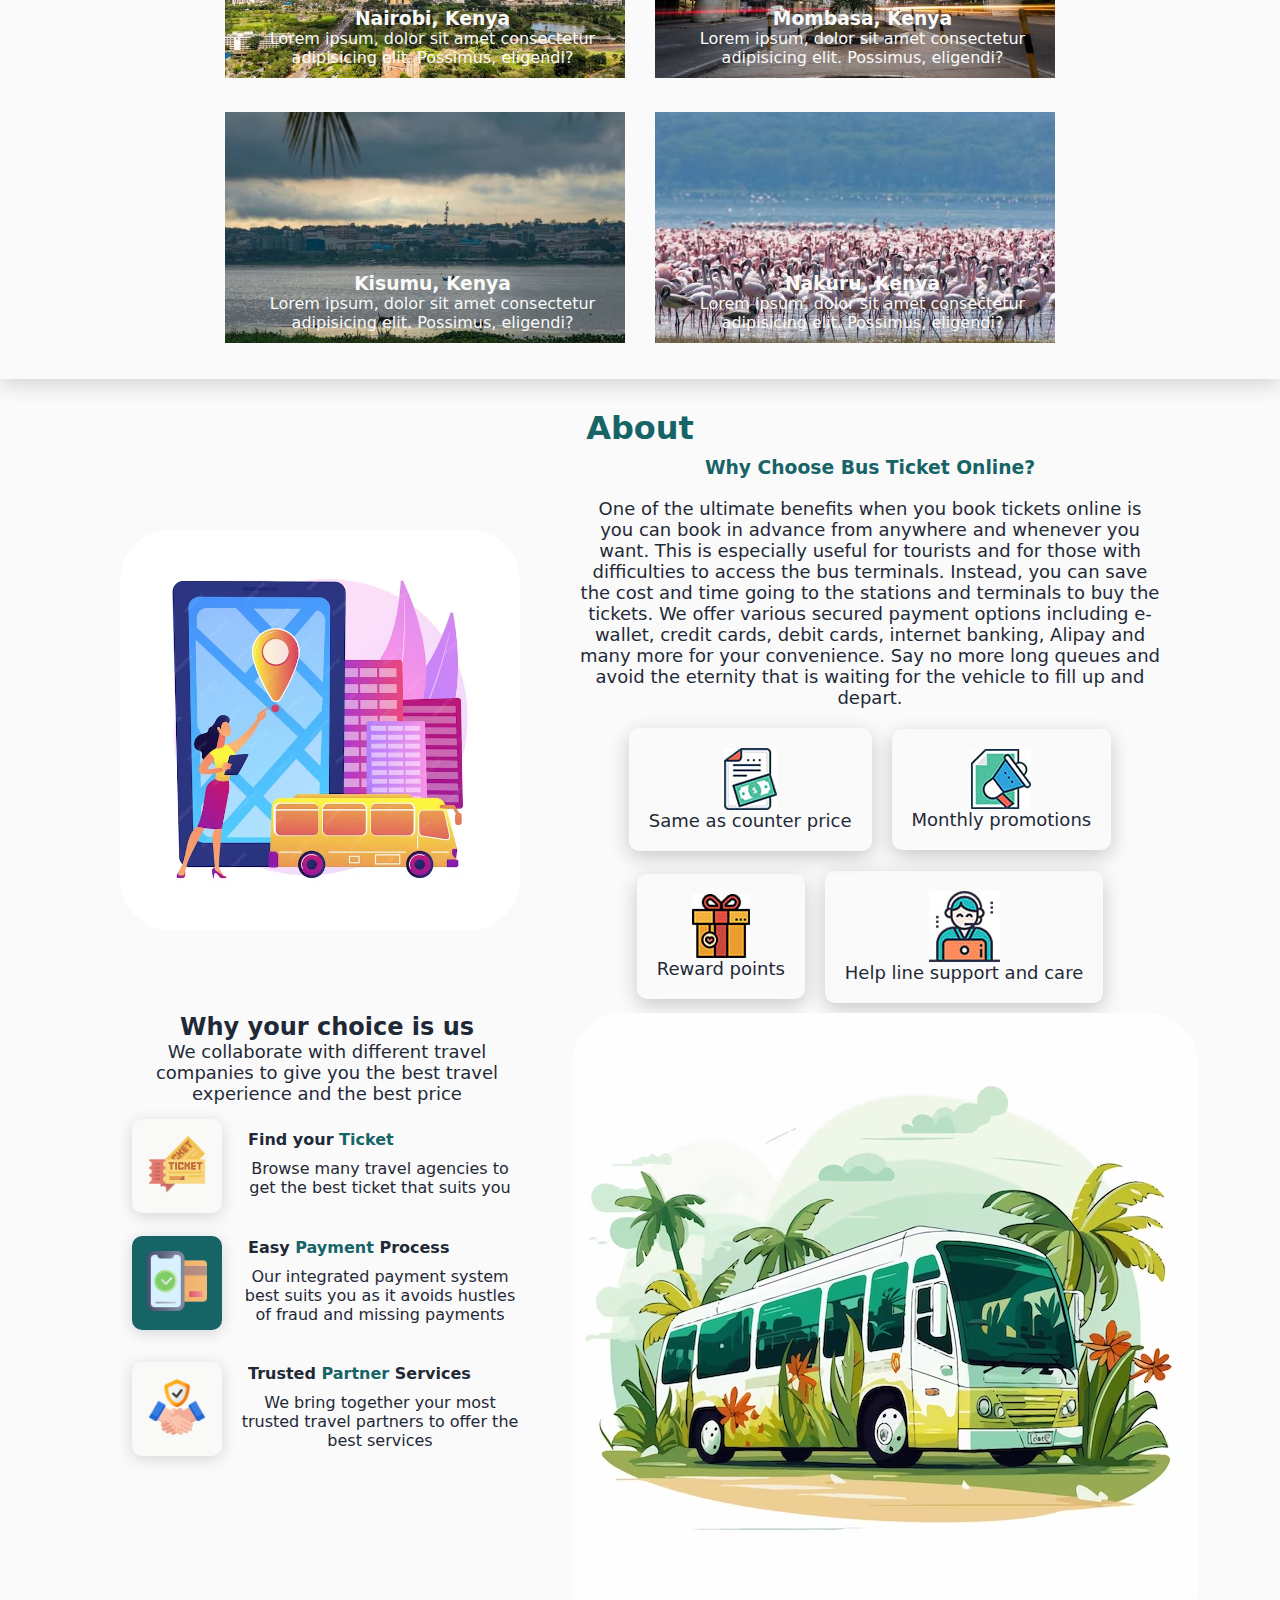
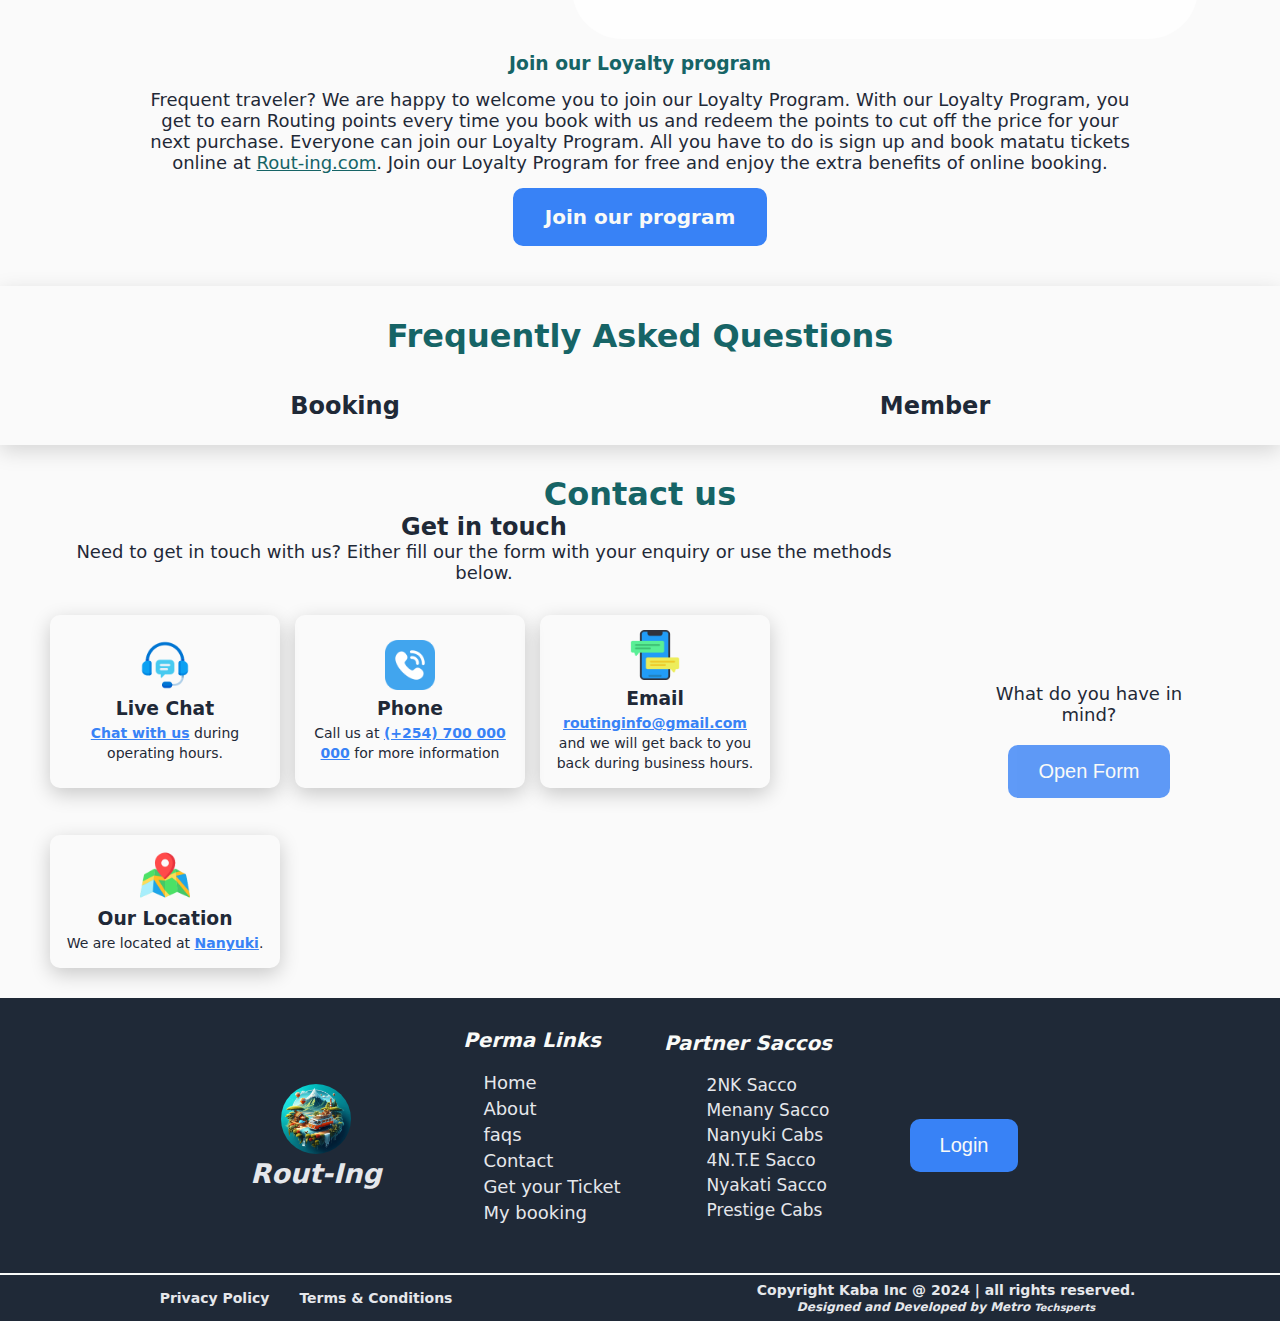
==== commit 326dd0c2: "routing html file features" ====
--- a/index.html
+++ b/index.html
@@ -15,6 +15,7 @@
     <link rel="stylesheet" href="CSS/footer.css">
     <link rel="stylesheet" href="CSS/booked.css">
     <link rel="stylesheet" href="CSS/responsive.css">
+    <link rel="stylesheet" href="CSS/book.css">
     <script src="JS/script.js" defer></script>
     <script src="JS/user.js" defer></script>
     <script src="JS/book.js" defer></script>
@@ -86,25 +87,30 @@
             </div>
             <div class="hero-right">
                 <div class="booking-form">
-                    <form action="booking.html" method="get">
-                        <div class="form-contents">
-                            <div class="form-content">
-                                <label for="from">Leaving From:</label>
-                                <input type="text" class="from" name="from" placeholder="Departure">
-                                <label for="date">Travel Date:</label>
-                                <input type="date" class="date" name="date" placeholder="Travel Date">
-                                <label for="time">Time:</label>
-                                <input type="time" class="time" name="time" placeholder="time">
-                            </div>
-                            <div class="boundary">
-
-                            </div>
-                            <div class="form-content">
-                                <label for="to">Travelling To:</label>
-                                <input type="text" class="to" name="to" placeholder="Destination">
-                                <label for="date">Return Date: <span>(Optional)</span></label>
-                                <input type="date" class="date" name="date" placeholder="Return Date">
-                                <input type="submit" value="Search">
+                    <form action="booking.html" method="get" id="home-form">
+                        <div class="contents">
+                            <div class="form-header">
+                                <div class="form-info">
+                                    <label for="from">Leaving From:</label>
+                                    <input type="text" class="from" name="from" placeholder="Departure">
+                                    <label for="pickup">Pickup Point:</label>
+                                    <input type="text" class="pickup" name="pickup" placeholder="Pickup Point">
+                                    <label for="date">Travel Date:</label>
+                                    <input type="date" class="date" name="date" placeholder="Travel Date">
+                                </div>
+                                <div class="middle-index"></div>
+                                <div class="form-info">
+                                    <label for="to">Travelling To:</label>
+                                    <input type="text" class="to" name="to" placeholder="Destination">
+                                    <label for="time">Time:</label>
+                                    <input type="time" class="time" name="time" placeholder="time">
+                                    <label for="date">Return Date: <span>(Optional)</span></label>
+                                    <input type="date" class="r-date" name="date" placeholder="Return Date">
+                                    
+                                </div>
+                            </div>
+                            <div class="form-search">
+                                <input type="submit" class="submit-search" value="Search" id="home-page">
                             </div>
                         </div>
                     </form>
@@ -439,19 +445,9 @@
                             <div class="close">
                                 <img src="Images/close.png" alt="close form image" class="close-form" title="Close form">
                             </div>
-                            <div class="name-labels">
-                                <label for="f-name" class="f-name">
-                                    First name
-                                </label>
-                                <label for="s-name" class="s-name">
-                                    Second name
-                                </label>
-                            </div>
-                            <div class="input-fields">
-                                <input type="text" name="fname" id="" class="first-name" placeholder="John">
-                                <input type="text" name="sname" id="" class="second-name" placeholder="Doe">
-                            </div>
                             <div class="contact-details">
+                                <label for="f-name" class="f-name">Full name</label>
+                                <input type="text" name="fname" id="" class="full-name" placeholder="John Doe">
                                 <label for="county">County</label>
                                 <input type="text" name="" id="" class="county" placeholder="nairobi">
                                 <label for="email">Email</label>
--- a/CSS/main.css
+++ b/CSS/main.css
@@ -10,7 +10,7 @@
     justify-content: center;
     align-items: center;
     height: 65vh;
-    background: url('../Images/1f89ac5e-a90d-4790-8076-bb2af40f5c39.jpg');
+    background: url('../Images/background.webp');
     background-size: 100% 100%;
     background-attachment: fixed;
     background-repeat: no-repeat;
@@ -67,41 +67,44 @@
 }
 
 .booking-form {
-    padding: 20px;
     background-color: var(--color-primary);
+    display: flex;
+    justify-content: center;
+    align-items: center;
+    padding: 30px;
+    box-shadow: 0 6px 20px rgba(0, 0, 0, 0.2);
+    gap: 10px;
     border-radius: 5px;
 }
 
-.form-contents {
-    display: flex;
-    flex-direction: row;
+.form-header {
+    display: flex;
     gap: 20px;
 }
 
-.boundary {
+.form-info {
+    display: flex;
+    flex-direction: column;
+    gap: 10px;
+}
+
+.middle-index {
     border: 2px solid var(--color-success);
 }
 
-.form-content {
-    display: flex;
-    flex-direction: column;
-    padding: 20px;
-}
-
-.form-content label {
-    color: var(--color-secondary);
-    font-size: 20px;
-    padding: 5px;
-    margin-top: 5px;
-}
-
-.form-content label span{
-    color: var(--color-secondary);
-    font-size: 14px;
-}
-
-.form-content input {
-    padding: 15px 30px;
+.booking-form label {
+    color: var(--color-secondary);
+    font-size: 16px;
+}
+
+.booking-form label span{
+    color: var(--color-success);
+    font-size: 12px;
+}
+
+.booking-form input {
+    margin-right: 10px;
+    padding: 10px 15px;
     font-size: 18px;
     color: var(--color-success);
     border-radius: 5px;
@@ -109,15 +112,22 @@
     box-shadow: 0 3px 15px rgba(0, 0, 0, 0.15);
 }
 
-.form-content input[type="submit"] {
-    margin-top: 40px;
+.form-search {
+    display: flex;
+    justify-content: center;
+    align-items: center;
+}
+
+.form-search input[type="submit"] {
     color: var(--color-primary);
     background-color: var(--color-blue);
     border: 2px solid var(--color-blue);
     transition: 400ms;
-}
-
-.form-content input[type="submit"]:hover {
+    margin-top: 10px;
+    width: 100%;
+}
+
+.form-search input[type="submit"]:hover {
     background-color: transparent;
     color: var(--color-blue);
 }
@@ -208,6 +218,11 @@
     position: absolute;
     bottom: 15px;
     left: 15px;
+    color: var(--color-primary);
+}
+
+.article-info h3, 
+.article-info p {
     color: var(--color-primary);
 }
 
--- a/CSS/responsive.css
+++ b/CSS/responsive.css
@@ -189,7 +189,7 @@
     }
 
     .about-left {
-        padding: 0;
+        padding: 10px;
     }
 
     .about-image {
@@ -250,33 +250,93 @@
   }
 
   @media screen and (max-width: 450px){
-    .hero-left h1 {
-        font-size: 26px;
-    }
-
-    .steps-section h1 {
-        font-size: 25px;
-    }
-
-    .destination-section h1 {
-        font-size: 25px;
-    }
-
-    .about-section h1{
-        font-size: 25px;
-    }
-
-    .about-section h2 {
-        font-size: 23px;
-    }
-
-    .faqs-section h1 {
-        font-size: 25px;
-    }
-
-    .contact-setion h1 {
-        font-size: 25px;
-    }
+    .body-content p{
+        font-size: 14px;
+    }
+
+    .navigation-items{ 
+        height: calc(45vh - 78px);
+    }
+
+    .navigation-items a {
+        font-size: 14px;
+    }
+
+    .body-content h1,
+    .book-content h1,
+    .booked h1 {
+        font-size: 20px;
+    }
+
+    .body-content h2 {
+        font-size: 16px;
+    }
+
+    .body-content h3 {
+        font-size: 14px;
+    }
+
+    .body-content h4 {
+        font-size: 12px;
+    }
+
+
+    .body-content button {
+        font-size: 14px;
+    }
+
+    .body-content a {
+        font-size: 14px;
+    }
+
+    .hero-left p,
+    .booked p {
+        font-size: 10px;
+    }
+
+    .booking-form {
+        width: 300px;
+    }
+
+    .form-content label,
+    .header-form label,
+    .booked label{
+        font-size: 12px;
+    }
+    
+    .form-content input,
+    .header-form input,
+    .booked input {
+        padding: 5px 10px;
+        font-size: 12px;
+        box-shadow: 0 3px 15px rgba(0, 0, 0, 0.15);
+    }
+
+    .booked button, 
+    .booked input[type="submit"] {
+        font-size: 10px;
+    }
+
+    .contact-article {
+        width: 250px;
+    }
+
+    .form-section {
+        padding: 10px;
+    }
+
+    .contact-details label, input {
+        font-size: 14px;
+    }
+
+    .more-subs h3 {
+        font-size: 14px;
+    }
+
+    .more-subs a {
+        font-size: 14px;
+    }
+
   }
 
   /* Booked */
--- a/CSS/book.css
+++ b/CSS/book.css
@@ -0,0 +1,189 @@
+.search-alert {
+    padding: 5px 15px;
+    background-color: var(--color-alert);
+    color: var(--color-white);
+    display: none;
+}
+
+.close-search {
+    height: 30px;
+    cursor: pointer;
+} 
+
+.book-content{
+    height: 100%;
+    padding: 30px 100px;
+    display: flex;
+    flex-direction: column;
+    gap: 20px;
+}
+
+.book-content h1, h2, h3, p {
+    margin: 0;
+    text-align: center;
+    color: var(--color-secondary);
+}
+
+.book-content h4 {
+    font-weight: normal;
+    margin: 5px;
+    color: var(--color-success);
+    font-size: 14px;
+}
+
+.header-form {
+    background-color: var(--color-secondary);
+    display: flex;
+    justify-content: center;
+    align-items: center;
+    padding: 30px;
+    box-shadow: 0 6px 20px rgba(0, 0, 0, 0.2);
+    gap: 10px;
+}
+
+.form-header {
+    display: flex;
+    gap: 20px;
+}
+
+.form-info {
+    display: flex;
+    flex-direction: column;
+    gap: 10px;
+}
+
+.middle {
+    border: 2px solid var(--color-primary);
+}
+
+.header-form label {
+    color: var(--color-primary);
+    font-size: 16px;
+}
+
+.header-form label span{
+    color: var(--color-primary);
+    font-size: 12px;
+}
+
+.header-form input {
+    margin-right: 10px;
+    padding: 10px 15px;
+    font-size: 18px;
+    color: var(--color-success);
+    border-radius: 5px;
+    border: none;
+    box-shadow: 0 3px 15px rgba(0, 0, 0, 0.15);
+}
+
+.form-search {
+    display: flex;
+    justify-content: center;
+    align-items: center;
+}
+
+.form-search input[type="submit"] {
+    color: var(--color-primary);
+    background-color: var(--color-blue);
+    border: 2px solid var(--color-blue);
+    transition: 400ms;
+    margin-top: 10px;
+    width: 100%;
+}
+
+.form-search input[type="submit"]:hover {
+    background-color: transparent;
+    color: var(--color-blue);
+}
+
+/* available trips for users search */
+.available-trips {
+    padding: 20px;
+    gap: 15px;
+    display: flex;
+    flex-direction: column;
+    box-shadow: 0 6px 30px rgba(0, 0, 0, 0.2);
+}
+
+.boarding-current {
+    display: flex;
+    gap: 10px;
+    padding: 20px;
+    justify-content: center;
+    align-items: center;
+    border: 2px solid var(--color-secondary);
+    border-radius: 5px;
+    display: none;
+}
+
+.booking-info {
+    display: flex;
+}
+
+.boarding-content {
+    border-right: 2px solid var(--color-success);
+    padding: 5px;
+}
+
+.boarding-content h3 {
+    text-decoration: underline;
+}
+
+.boarding-content span {
+    color: var(--color-success);
+}
+
+.content-info {
+    display: flex;
+}
+
+.book-ticket{
+    padding: 10px 20px;
+    font-size: 18px;
+    background-color: var(--color-success);
+    color: var(--color-primary);
+    border: none;
+    border-radius: 5px;
+    transition: 400ms ease-in-out;
+}
+
+.book-ticket:hover {
+    background-color: var(--color-blue);
+}
+
+/* related trips info */
+.related-trips {
+    box-shadow: 0 6px 30px rgba(0, 0, 0, 0.2);
+    display: flex;
+    flex-direction: column;
+    padding: 20px;
+}
+
+.related-current {
+    padding: 10px;
+    display: flex;
+    justify-content: center;
+    align-items: center;
+    flex-direction: column;
+    gap: 10px;
+}
+
+.related-routes{ 
+    display: flex;
+    justify-content: center;
+    flex-direction: column;
+    width: 100%;
+    gap: 5px;
+}
+
+.route {
+    display: flex;
+    gap: 10px;
+    justify-content: space-between;
+    border:2px solid var(--color-success);
+    padding: 10px;
+}
+
+.route span {
+    color: red;
+}